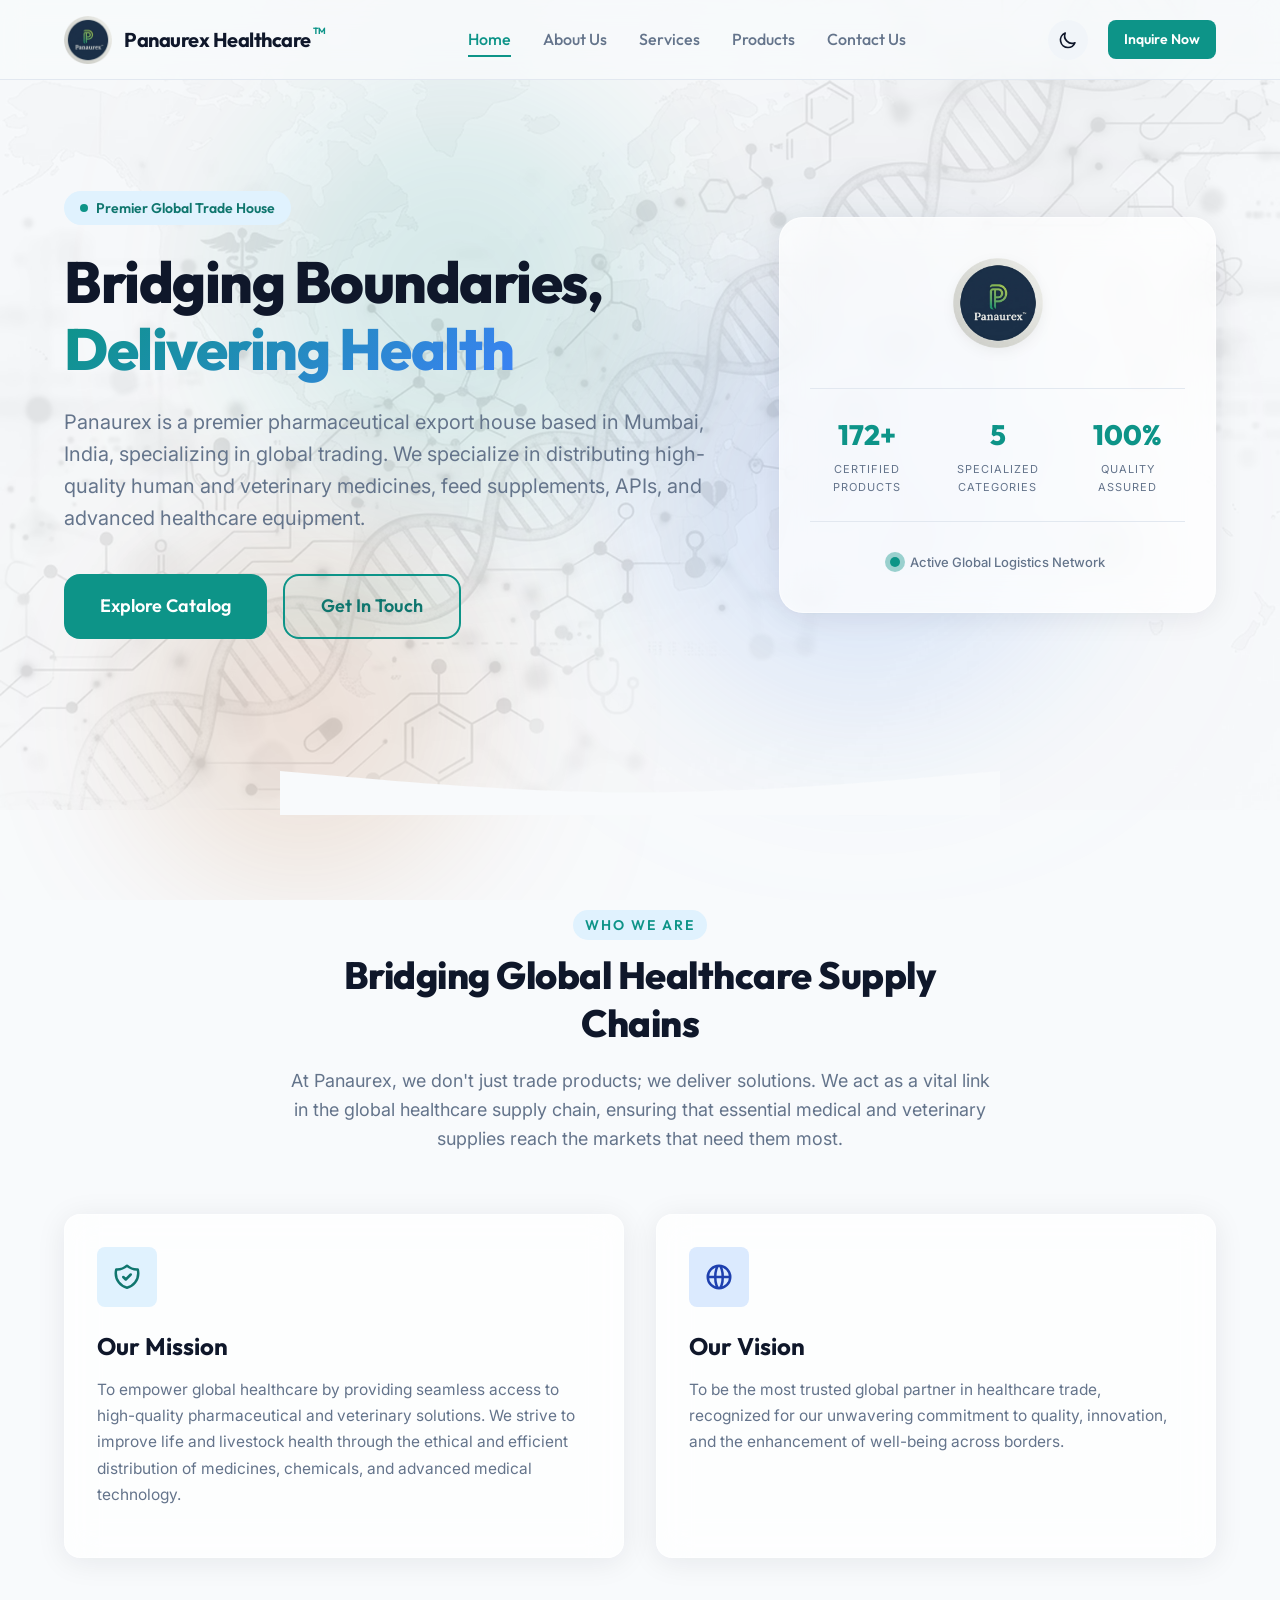
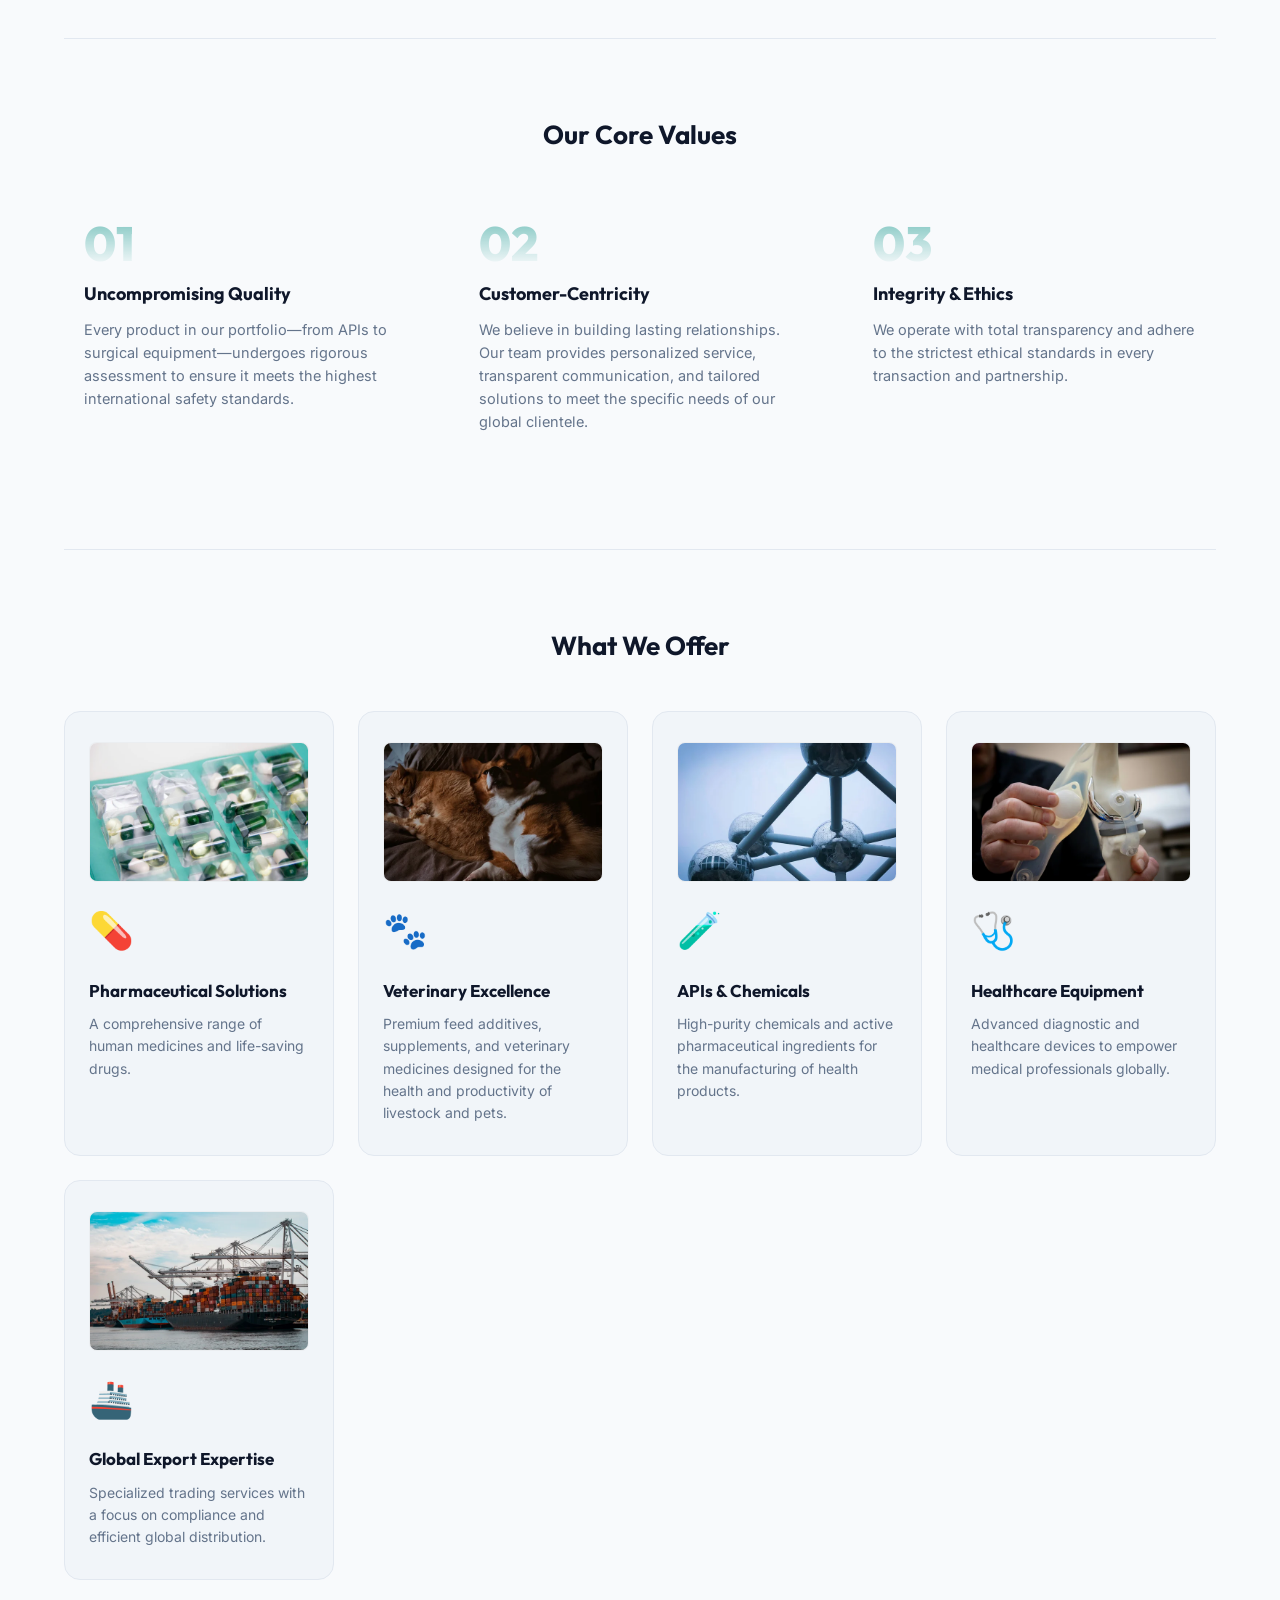
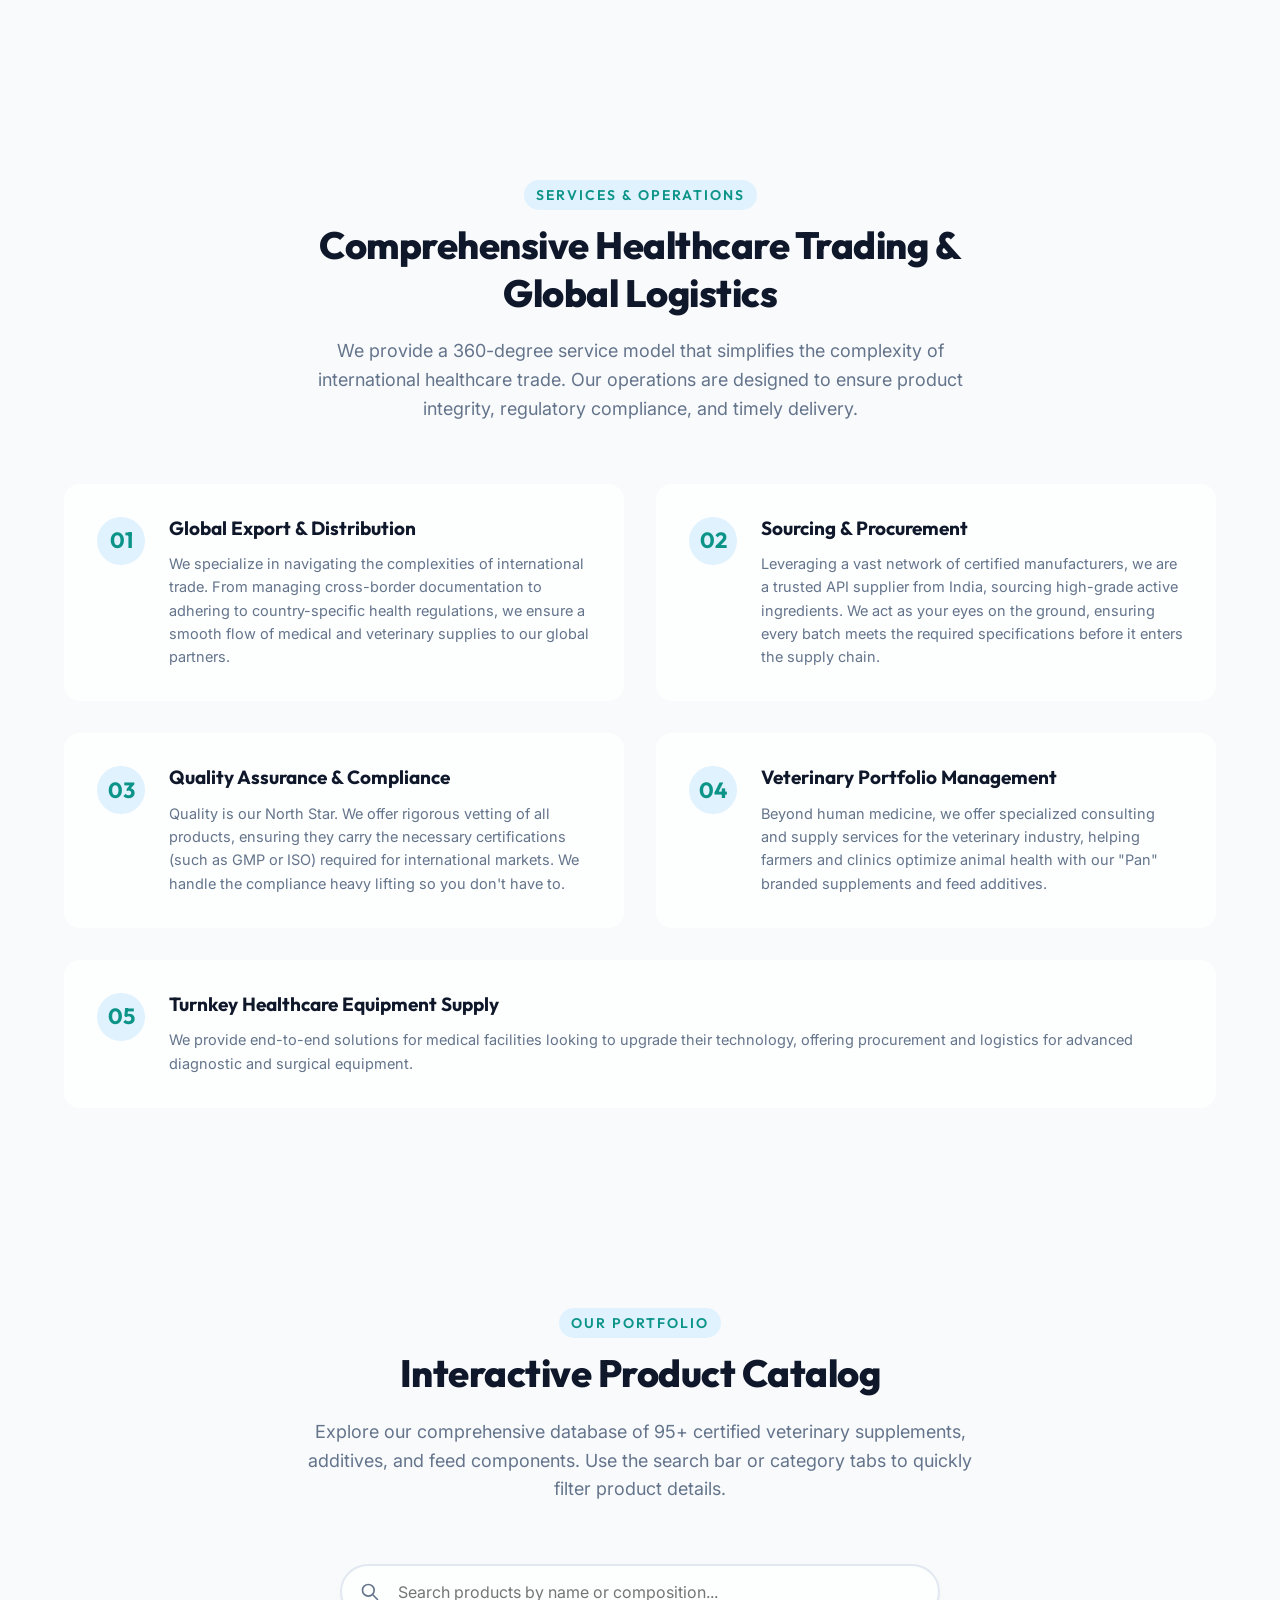
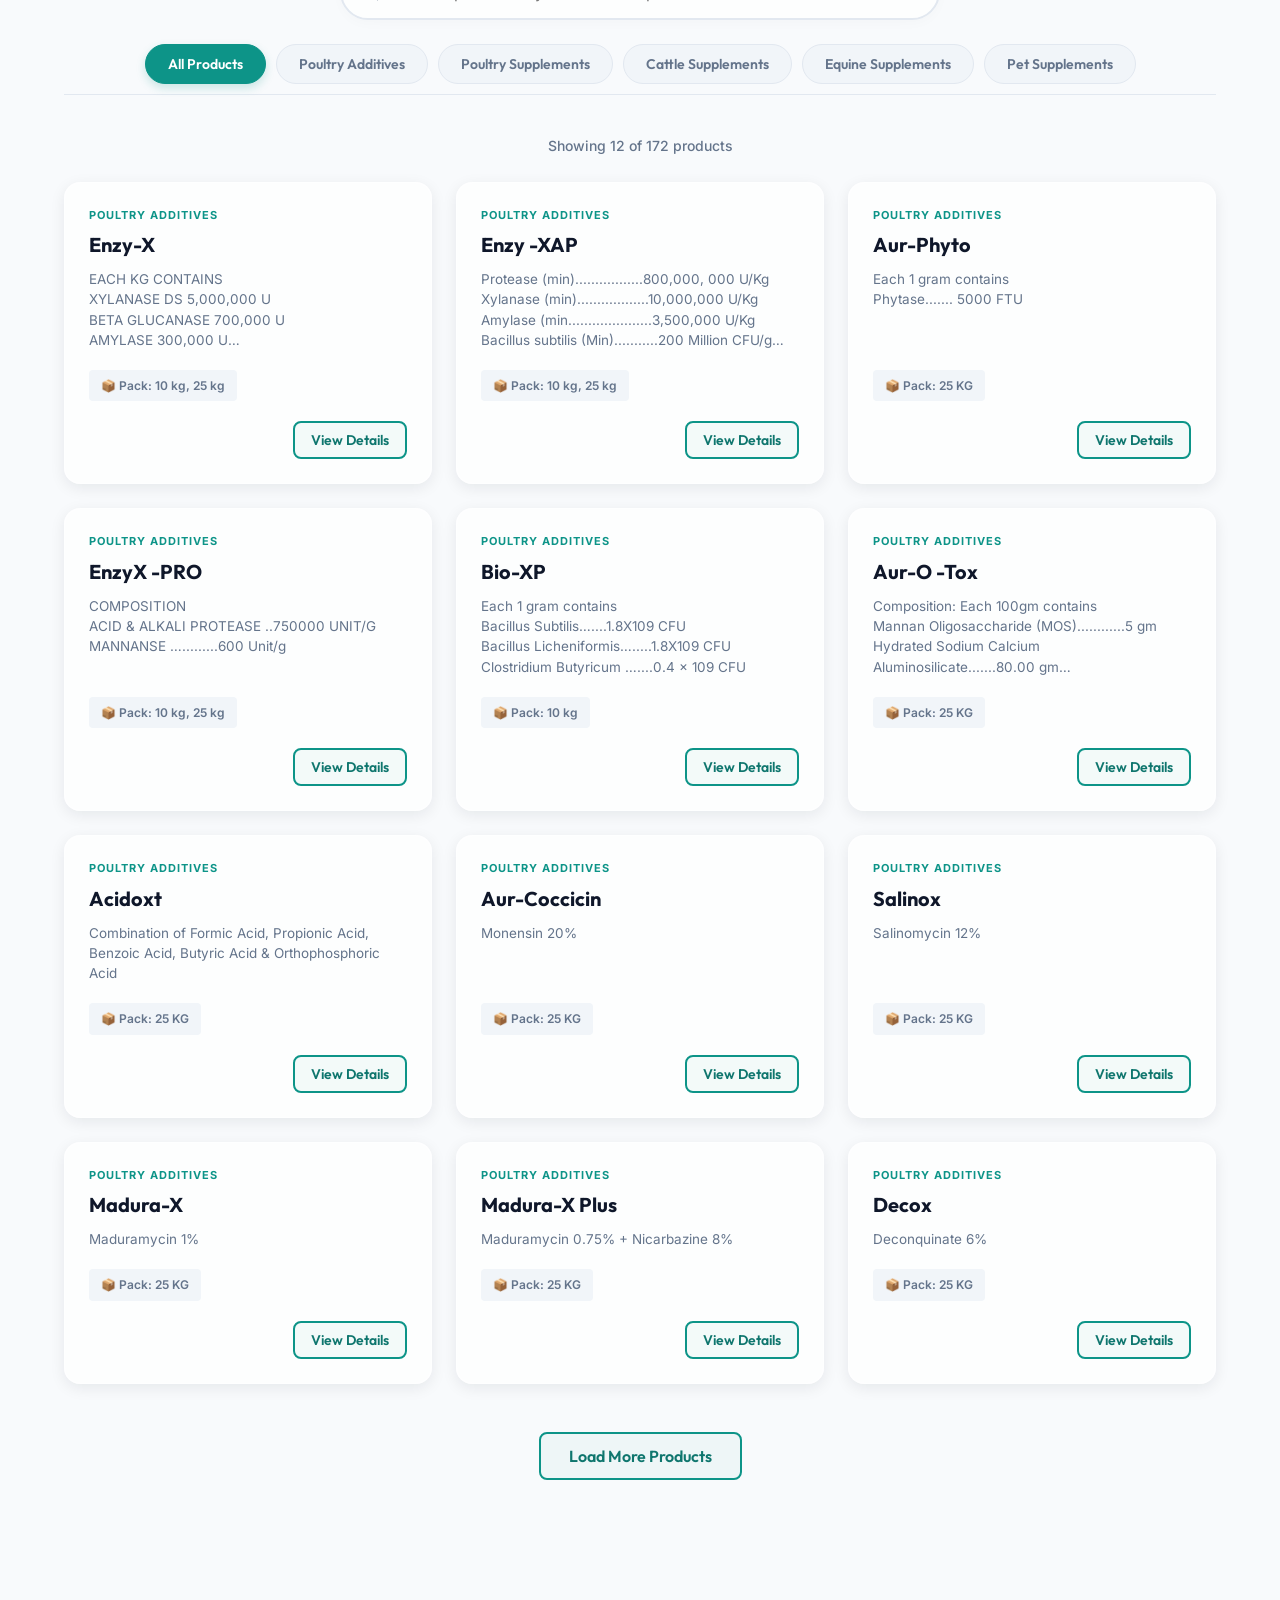
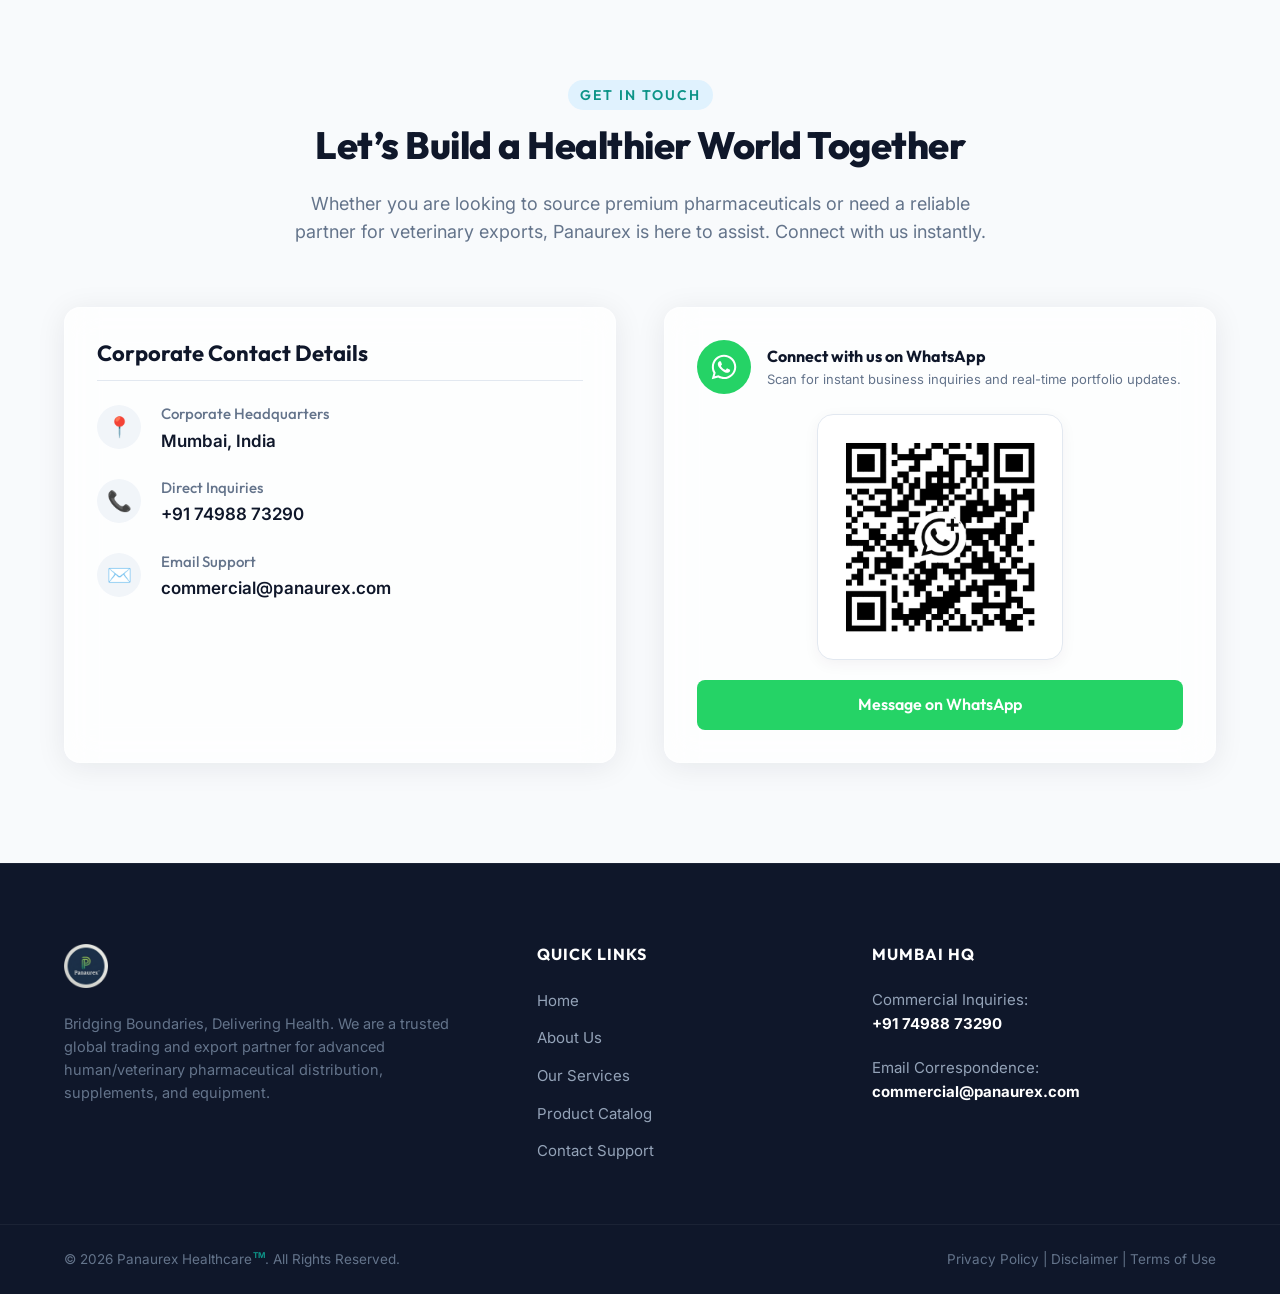
==== index.html @ a813efed "Fix: Add inline mobile header overrides and cache busters to resolve dynamic viewport shift and cach" ====
<!DOCTYPE html>
<html lang="en">
<head>
    <meta charset="UTF-8">
    <meta name="viewport" content="width=device-width, initial-scale=1.0">
    <meta name="description" content="Panaurex™ is a premier Mumbai-based trading and export house specializing in high-purity APIs, human medicines, and premium veterinary feed supplements globally.">
    <meta name="keywords" content="Panaurex, pharmaceutical trading, veterinary export, feed supplements, active pharmaceutical ingredients, API, healthcare equipment, veterinary medicine">
    <meta name="author" content="Panaurex">
    <title>Panaurex™ | Global Pharmaceutical & Veterinary Export House India</title>
    
    <!-- Favicon (Fallback to high-res logo optimized) -->
    <link rel="icon" type="image/png" href="logo_header.png">
    
    <!-- Google Fonts -->
    <link rel="preconnect" href="https://fonts.googleapis.com">
    <link rel="preconnect" href="https://fonts.gstatic.com" crossorigin>
    <link href="https://fonts.googleapis.com/css2?family=Inter:wght@300;400;500;600;700&family=Outfit:wght@400;500;600;700;800&display=swap" rel="stylesheet">
    
    <!-- Main Stylesheet -->
    <link rel="stylesheet" href="style.css?v=1.0.2">
    
    <!-- Inline Mobile Header Fix (Bypasses external CSS cache and GPU composite layer bugs) -->
    <style>
        @media (max-width: 1023px) {
            :root {
                --header-height: 70px !important;
            }
            .site-header {
                position: fixed !important;
                top: 0 !important;
                left: 0 !important;
                width: 100% !important;
                height: 70px !important;
                transform: none !important;
                will-change: auto !important;
                background-color: var(--color-bg) !important;
                backdrop-filter: none !important;
                -webkit-backdrop-filter: none !important;
            }
            .header-logo, .header-scrolled .header-logo {
                height: 40px !important;
            }
            .logo-text, .header-scrolled .logo-text {
                font-size: 18px !important;
            }
        }
    </style>
</head>
<body class="light-mode">
    <!-- Background Blur Decorative Gradients -->
    <div class="blob-container">
        <div class="blob blob-1"></div>
        <div class="blob blob-2"></div>
        <div class="blob blob-3"></div>
    </div>

    <!-- Navigation Header -->
    <header class="site-header" id="site-header">
        <div class="nav-container">
            <a href="#home" class="logo-link" id="nav-logo-link">
                <picture>
                    <source srcset="logo_header.webp" type="image/webp">
                    <img src="logo_header.png" alt="Panaurex Logo" class="header-logo">
                </picture>
                <span class="logo-text">Panaurex Healthcare<sup>TM</sup></span>
            </a>
            
            <!-- Mobile Menu Toggle Button -->
            <button class="mobile-menu-toggle" id="mobile-menu-toggle" aria-label="Toggle Navigation Menu">
                <span class="bar"></span>
                <span class="bar"></span>
                <span class="bar"></span>
            </button>
            
            <nav class="nav-menu" id="nav-menu">
                <ul class="nav-list">
                    <li class="nav-item"><a href="#home" class="nav-link active" id="link-home">Home</a></li>
                    <li class="nav-item"><a href="#about" class="nav-link" id="link-about">About Us</a></li>
                    <li class="nav-item"><a href="#services" class="nav-link" id="link-services">Services</a></li>
                    <li class="nav-item"><a href="#products" class="nav-link" id="link-products">Products</a></li>
                    <li class="nav-item"><a href="#contact" class="nav-link" id="link-contact">Contact Us</a></li>
                </ul>
            </nav>
            
            <div class="nav-actions">
                <!-- Theme Mode Toggle -->
                <button class="theme-toggle" id="theme-toggle" aria-label="Toggle Dark Mode">
                    <!-- Sun Icon -->
                    <svg class="sun-icon" xmlns="http://www.w3.org/2000/svg" fill="none" viewBox="0 0 24 24" stroke="currentColor">
                        <path stroke-linecap="round" stroke-linejoin="round" stroke-width="2" d="M12 3v1m0 16v1m9-9h-1M4 12H3m15.364-6.364l-.707.707M6.343 17.657l-.707.707m2.828-9.9a5 5 0 117.072 7.072l-.707.707" />
                    </svg>
                    <!-- Moon Icon -->
                    <svg class="moon-icon" xmlns="http://www.w3.org/2000/svg" fill="none" viewBox="0 0 24 24" stroke="currentColor">
                        <path stroke-linecap="round" stroke-linejoin="round" stroke-width="2" d="M20.354 15.354A9 9 0 018.646 3.646 9.003 9.003 0 0012 21a9.003 9.003 0 008.354-5.646z" />
                    </svg>
                </button>
                <a href="#contact" class="btn btn-primary btn-sm header-cta" id="header-inquire-btn">Inquire Now</a>
            </div>
        </div>
    </header>

    <!-- Main Content -->
    <main>
        <!-- Hero Section -->
        <section id="home" class="hero-section">
            <!-- Full-Width Connected Global Pharma Map Background -->
            <picture class="hero-map-bg">
                <source srcset="global_pharma_map.webp" type="image/webp">
                <img src="global_pharma_map.png" alt="Global Pharmaceutical Supply Chain Network" class="hero-map-img">
            </picture>

            <div class="section-container hero-container">
                <div class="hero-content">
                    <div class="hero-badge fade-in-element">
                        <span class="badge-dot"></span> Premier Global Trade House
                    </div>
                    <h1 class="hero-title fade-in-element">
                        Bridging Boundaries,<br><span class="accent-text">Delivering Health</span>
                    </h1>
                    <p class="hero-lead fade-in-element">
                        Panaurex is a premier pharmaceutical export house based in Mumbai, India, specializing in global trading. We specialize in distributing high-quality human and veterinary medicines, feed supplements, APIs, and advanced healthcare equipment.
                    </p>
                    <div class="hero-cta-group fade-in-element">
                        <a href="#products" class="btn btn-primary btn-lg" id="hero-catalog-btn">Explore Catalog</a>
                        <a href="#contact" class="btn btn-outline btn-lg" id="hero-contact-btn">Get In Touch</a>
                    </div>
                </div>
                
                <div class="hero-image-container fade-in-element">
                    <!-- Premium Glass Card Showing Corporate Focus -->
                    <div class="glass-card hero-stats-card">
                        <picture>
                            <source srcset="logo_hero.webp" type="image/webp">
                            <img src="logo_hero.png" alt="Panaurex Corporate Brand" class="hero-brand-logo">
                        </picture>
                        <div class="stats-grid">
                            <div class="stat-item">
                                <span class="stat-num" id="stat-products-count">95+</span>
                                <span class="stat-label">Certified Products</span>
                            </div>
                            <div class="stat-item">
                                <span class="stat-num">5</span>
                                <span class="stat-label">Specialized Categories</span>
                            </div>
                            <div class="stat-item">
                                <span class="stat-num">100%</span>
                                <span class="stat-label">Quality Assured</span>
                            </div>
                        </div>
                        <div class="pulsing-radar">
                            <span class="ping"></span>
                            <span class="ping-text">Active Global Logistics Network</span>
                        </div>
                    </div>
                </div>
            </div>
            
            <div class="hero-wave">
                <svg viewBox="0 0 1440 120" fill="none" xmlns="http://www.w3.org/2000/svg">
                    <path d="M0,32L120,42.7C240,53,480,75,720,74.7C960,75,1200,53,1320,42.7L1440,32L1440,120L1320,120C1200,120,960,120,720,120C480,120,240,120,120,120L0,120Z" fill="var(--color-bg)"></path>
                </svg>
            </div>
        </section>

        <!-- About Us Section -->
        <section id="about" class="about-section scroll-spy-section">
            <div class="section-container">
                <div class="section-header">
                    <span class="section-subtitle">Who We Are</span>
                    <h2 class="section-title">Bridging Global Healthcare Supply Chains</h2>
                    <p class="section-desc">
                        At Panaurex, we don't just trade products; we deliver solutions. We act as a vital link in the global healthcare supply chain, ensuring that essential medical and veterinary supplies reach the markets that need them most.
                    </p>
                </div>
                
                <div class="about-grid">
                    <!-- Mission Card -->
                    <div class="glass-card value-card scroll-animate" id="card-mission">
                        <div class="card-icon-container circle-icon-primary">
                            <!-- Target Icon -->
                            <svg xmlns="http://www.w3.org/2000/svg" fill="none" viewBox="0 0 24 24" stroke="currentColor" class="card-icon">
                                <path stroke-linecap="round" stroke-linejoin="round" stroke-width="2" d="M9 12l2 2 4-4m5.618-4.016A11.955 11.955 0 0112 2.944a11.955 11.955 0 01-8.618 3.04A12.02 12.02 0 003 9c0 5.591 3.824 10.29 9 11.622 5.176-1.332 9-6.03 9-11.622 0-1.042-.133-2.052-.382-3.016z" />
                            </svg>
                        </div>
                        <h3>Our Mission</h3>
                        <p>To empower global healthcare by providing seamless access to high-quality pharmaceutical and veterinary solutions. We strive to improve life and livestock health through the ethical and efficient distribution of medicines, chemicals, and advanced medical technology.</p>
                    </div>

                    <!-- Vision Card -->
                    <div class="glass-card value-card scroll-animate" id="card-vision">
                        <div class="card-icon-container circle-icon-secondary">
                            <!-- Eye/Globe Icon -->
                            <svg xmlns="http://www.w3.org/2000/svg" fill="none" viewBox="0 0 24 24" stroke="currentColor" class="card-icon">
                                <path stroke-linecap="round" stroke-linejoin="round" stroke-width="2" d="M21 12a9 9 0 01-9 9m9-9a9 9 0 00-9-9m9 9H3m9 9a9 9 0 01-9-9m9 9c1.657 0 3-4.03 3-9s-1.343-9-3-9m0 18c-1.657 0-3-4.03-3-9s1.343-9 3-9m-9 9a9 9 0 019-9" />
                            </svg>
                        </div>
                        <h3>Our Vision</h3>
                        <p>To be the most trusted global partner in healthcare trade, recognized for our unwavering commitment to quality, innovation, and the enhancement of well-being across borders.</p>
                    </div>
                </div>

                <!-- Core Values Row -->
                <div class="values-container">
                    <h3 class="values-title">Our Core Values</h3>
                    <div class="values-grid">
                        <div class="value-item scroll-animate">
                            <div class="value-number">01</div>
                            <h4>Uncompromising Quality</h4>
                            <p>Every product in our portfolio—from APIs to surgical equipment—undergoes rigorous assessment to ensure it meets the highest international safety standards.</p>
                        </div>
                        <div class="value-item scroll-animate">
                            <div class="value-number">02</div>
                            <h4>Customer-Centricity</h4>
                            <p>We believe in building lasting relationships. Our team provides personalized service, transparent communication, and tailored solutions to meet the specific needs of our global clientele.</p>
                        </div>
                        <div class="value-item scroll-animate">
                            <div class="value-number">03</div>
                            <h4>Integrity & Ethics</h4>
                            <p>We operate with total transparency and adhere to the strictest ethical standards in every transaction and partnership.</p>
                        </div>
                    </div>
                </div>

                <!-- Divisions / What We Offer -->
                <div class="divisions-container">
                    <h3 class="values-title">What We Offer</h3>
                    <div class="divisions-grid">
                        <div class="division-card scroll-animate">
                            <div class="division-image-wrapper">
                                <picture>
                                    <source srcset="pharma_offer.webp" type="image/webp">
                                    <img src="Pharma 1.jpg" alt="Pharmaceutical Solutions" class="division-image" loading="lazy">
                                </picture>
                            </div>
                            <div class="division-icon">💊</div>
                            <h4>Pharmaceutical Solutions</h4>
                            <p>A comprehensive range of human medicines and life-saving drugs.</p>
                        </div>
                        <div class="division-card scroll-animate">
                            <div class="division-image-wrapper">
                                <picture>
                                    <source srcset="vet_offer.webp" type="image/webp">
                                    <img src="Vet 2.jpg" alt="Veterinary Excellence" class="division-image" loading="lazy">
                                </picture>
                            </div>
                            <div class="division-icon">🐾</div>
                            <h4>Veterinary Excellence</h4>
                            <p>Premium feed additives, supplements, and veterinary medicines designed for the health and productivity of livestock and pets.</p>
                        </div>
                        <div class="division-card scroll-animate">
                            <div class="division-image-wrapper">
                                <picture>
                                    <source srcset="api_offer.webp" type="image/webp">
                                    <img src="1000410788.jpg" alt="APIs & Chemicals" class="division-image" loading="lazy">
                                </picture>
                            </div>
                            <div class="division-icon">🧪</div>
                            <h4>APIs & Chemicals</h4>
                            <p>High-purity chemicals and active pharmaceutical ingredients for the manufacturing of health products.</p>
                        </div>
                        <div class="division-card scroll-animate">
                            <div class="division-image-wrapper">
                                <picture>
                                    <source srcset="equip_offer.webp" type="image/webp">
                                    <img src="Equip 1.jpg" alt="Healthcare Equipment" class="division-image" loading="lazy">
                                </picture>
                            </div>
                            <div class="division-icon">🩺</div>
                            <h4>Healthcare Equipment</h4>
                            <p>Advanced diagnostic and healthcare devices to empower medical professionals globally.</p>
                        </div>
                        <div class="division-card scroll-animate">
                            <div class="division-image-wrapper">
                                <picture>
                                    <source srcset="export_offer.webp" type="image/webp">
                                    <img src="Export 1.jpg" alt="Global Export Expertise" class="division-image" loading="lazy">
                                </picture>
                            </div>
                            <div class="division-icon">🚢</div>
                            <h4>Global Export Expertise</h4>
                            <p>Specialized trading services with a focus on compliance and efficient global distribution.</p>
                        </div>
                    </div>
                </div>
            </div>
        </section>

        <!-- Services Section -->
        <section id="services" class="services-section scroll-spy-section">
            <div class="section-container">
                <div class="section-header">
                    <span class="section-subtitle">Services & Operations</span>
                    <h2 class="section-title">Comprehensive Healthcare Trading & Global Logistics</h2>
                    <p class="section-desc">
                        We provide a 360-degree service model that simplifies the complexity of international healthcare trade. Our operations are designed to ensure product integrity, regulatory compliance, and timely delivery.
                    </p>
                </div>
                
                <div class="services-list-grid">
                    <div class="service-list-card scroll-animate">
                        <span class="service-idx">01</span>
                        <div class="service-content">
                            <h4>Global Export & Distribution</h4>
                            <p>We specialize in navigating the complexities of international trade. From managing cross-border documentation to adhering to country-specific health regulations, we ensure a smooth flow of medical and veterinary supplies to our global partners.</p>
                        </div>
                    </div>

                    <div class="service-list-card scroll-animate">
                        <span class="service-idx">02</span>
                        <div class="service-content">
                            <h4>Sourcing & Procurement</h4>
                            <p>Leveraging a vast network of certified manufacturers, we are a trusted API supplier from India, sourcing high-grade active ingredients. We act as your eyes on the ground, ensuring every batch meets the required specifications before it enters the supply chain.</p>
                        </div>
                    </div>

                    <div class="service-list-card scroll-animate">
                        <span class="service-idx">03</span>
                        <div class="service-content">
                            <h4>Quality Assurance & Compliance</h4>
                            <p>Quality is our North Star. We offer rigorous vetting of all products, ensuring they carry the necessary certifications (such as GMP or ISO) required for international markets. We handle the compliance heavy lifting so you don't have to.</p>
                        </div>
                    </div>

                    <div class="service-list-card scroll-animate">
                        <span class="service-idx">04</span>
                        <div class="service-content">
                            <h4>Veterinary Portfolio Management</h4>
                            <p>Beyond human medicine, we offer specialized consulting and supply services for the veterinary industry, helping farmers and clinics optimize animal health with our "Pan" branded supplements and feed additives.</p>
                        </div>
                    </div>

                    <div class="service-list-card scroll-animate">
                        <span class="service-idx">05</span>
                        <div class="service-content">
                            <h4>Turnkey Healthcare Equipment Supply</h4>
                            <p>We provide end-to-end solutions for medical facilities looking to upgrade their technology, offering procurement and logistics for advanced diagnostic and surgical equipment.</p>
                        </div>
                    </div>
                </div>
            </div>
        </section>

        <!-- Product Catalog Section -->
        <section id="products" class="products-section scroll-spy-section">
            <div class="section-container">
                <div class="section-header">
                    <span class="section-subtitle">Our Portfolio</span>
                    <h2 class="section-title">Interactive Product Catalog</h2>
                    <p class="section-desc">
                        Explore our comprehensive database of 95+ certified veterinary supplements, additives, and feed components. Use the search bar or category tabs to quickly filter product details.
                    </p>
                </div>
                
                <!-- Search and Filtering UI -->
                <div class="catalog-controls-container">
                    <div class="search-box-container">
                        <div class="search-input-wrapper">
                            <svg class="search-icon" xmlns="http://www.w3.org/2000/svg" fill="none" viewBox="0 0 24 24" stroke="currentColor">
                                <path stroke-linecap="round" stroke-linejoin="round" stroke-width="2" d="M21 21l-6-6m2-5a7 7 0 11-14 0 7 7 0 0114 0z" />
                            </svg>
                            <input type="text" id="catalog-search" placeholder="Search products by name or composition..." aria-label="Search products">
                            <button id="search-clear-btn" aria-label="Clear search" class="search-clear-btn">&times;</button>
                        </div>
                    </div>
                    
                    <div class="category-tabs-container" id="category-tabs-container">
                        <button class="tab-btn active" data-category="all" id="tab-all">All Products</button>
                        <button class="tab-btn" data-category="Poultry Additives" id="tab-poultry-additives">Poultry Additives</button>
                        <button class="tab-btn" data-category="Poultry Supplements" id="tab-poultry-supplements">Poultry Supplements</button>
                        <button class="tab-btn" data-category="Cattle Supplements" id="tab-cattle-supplements">Cattle Supplements</button>
                        <button class="tab-btn" data-category="Equine Supplements" id="tab-equine-supplements">Equine Supplements</button>
                        <button class="tab-btn" data-category="Pet Supplements" id="tab-pet-supplements">Pet Supplements</button>
                    </div>
                </div>
                
                <!-- Dynamic Product Grid -->
                <div class="products-status-info" id="products-status-info">
                    Showing <span id="count-current">0</span> of <span id="count-total">0</span> products
                </div>
                
                <div class="products-grid" id="products-grid">
                    <!-- JavaScript will dynamically render cards here -->
                    <div class="catalog-loading">Loading catalog...</div>
                </div>
                
                <!-- Pagination / Load More -->
                <div class="catalog-actions-container" id="catalog-actions-container">
                    <button class="btn btn-outline" id="load-more-btn">Load More Products</button>
                </div>
            </div>
        </section>

        <!-- Contact Us Section -->
        <section id="contact" class="contact-section scroll-spy-section">
            <div class="section-container">
                <div class="section-header">
                    <span class="section-subtitle">Get In Touch</span>
                    <h2 class="section-title">Let’s Build a Healthier World Together</h2>
                    <p class="section-desc">
                        Whether you are looking to source premium pharmaceuticals or need a reliable partner for veterinary exports, Panaurex is here to assist. Connect with us instantly.
                    </p>
                </div>
                
                <div class="contact-grid">
                    <!-- Corporate Details -->
                    <div class="glass-card contact-details-card scroll-animate">
                        <h3>Corporate Contact Details</h3>
                        
                        <div class="contact-method">
                            <div class="contact-icon-box">📍</div>
                            <div>
                                <h5>Corporate Headquarters</h5>
                                <p>Mumbai, India</p>
                            </div>
                        </div>
                        
                        <div class="contact-method">
                            <div class="contact-icon-box">📞</div>
                            <div>
                                <h5>Direct Inquiries</h5>
                                <a href="tel:+917498873290" class="contact-link">+91 74988 73290</a>
                            </div>
                        </div>
                        
                        <div class="contact-method">
                            <div class="contact-icon-box">✉️</div>
                            <div>
                                <h5>Email Support</h5>
                                <a href="mailto:commercial@panaurex.com" class="contact-link">commercial@panaurex.com</a>
                            </div>
                        </div>
                    </div>
                    
                    <!-- WhatsApp Card -->
                    <div class="glass-card qr-card scroll-animate">
                        <div class="qr-header">
                            <div class="whatsapp-logo" aria-hidden="true">
                                <svg xmlns="http://www.w3.org/2000/svg" viewBox="0 0 448 512">
                                    <path d="M380.9 97.1C339 55.1 283.2 32 223.9 32c-122.4 0-222 99.6-222 222 0 39.1 10.2 77.3 29.6 111L0 480l117.7-30.9c32.4 17.7 68.9 27 106.1 27h.1c122.3 0 224.1-99.6 224.1-222 0-59.3-25.2-115-67.1-157zm-157 341.6c-33.2 0-65.7-8.9-94-25.7l-6.7-4-69.8 18.3L72 359.2l-4.4-7c-18.5-29.4-28.2-63.3-28.2-98.2 0-101.7 82.8-184.5 184.6-184.5 49.3 0 95.6 19.2 130.4 54.1 34.8 34.9 56.2 81.2 56.1 130.5 0 101.8-84.9 184.6-186.6 184.6zm101.2-138.2c-5.5-2.8-32.8-16.2-37.9-18-5.1-1.9-8.8-2.8-12.5 2.8-3.7 5.6-14.3 18-17.6 21.8-3.2 3.7-6.5 4.2-12 1.4-32.6-16.3-54-29.1-75.5-66-5.7-9.8 5.7-9.1 16.3-30.3 1.8-3.7 .9-6.9-.5-9.7-1.4-2.8-12.5-30.1-17.1-41.2-4.5-10.8-9.1-9.3-12.5-9.5-3.2-.2-6.9-.2-10.6-.2-3.7 0-9.7 1.4-14.8 6.9-5.1 5.6-19.4 19-19.4 46.3 0 27.3 19.9 53.7 22.6 57.4 2.8 3.7 39.1 59.7 94.8 83.8 35.2 15.2 49 16.5 66.6 13.9 10.7-1.6 32.8-13.4 37.4-26.4 4.6-13 4.6-24.1 3.2-26.4-1.3-2.5-5-3.9-10.5-6.6z"/>
                                </svg>
                            </div>
                            <div>
                                <h4>Connect with us on WhatsApp</h4>
                                <p class="qr-text">Scan for instant business inquiries and real-time portfolio updates.</p>
                            </div>
                        </div>
                        
                        <div class="qr-image-wrapper">
                            <picture>
                                <source srcset="qr_code_web.webp" type="image/webp">
                                <img src="qr_code_web.png" alt="WhatsApp QR Code" class="qr-code-img">
                            </picture>
                        </div>
                        
                        <a href="https://wa.me/917498873290?text=Hello%20Panaurex%20Commercial%20team,%20I%20have%20an%20inquiry%20regarding%20your%20products." 
                           target="_blank" rel="noopener" class="btn btn-whatsapp w-full" id="whatsapp-direct-btn">
                            <span>Message on WhatsApp</span>
                        </a>
                    </div>
                </div>
            </div>
        </section>
    </main>

    <!-- Product Detail Modal Overlay -->
    <div class="modal-overlay" id="product-modal-overlay">
        <div class="modal-card" role="dialog" aria-modal="true" aria-labelledby="modal-product-name">
            <button class="modal-close-btn" id="modal-close-btn" aria-label="Close modal">&times;</button>
            <div class="modal-header">
                <span class="modal-category-badge" id="modal-product-category">Poultry Additives</span>
                <h3 class="modal-product-title" id="modal-product-name">Enzy-X</h3>
            </div>
            <div class="modal-body">
                <div class="modal-section">
                    <h4>Composition & Active Ingredients</h4>
                    <div class="composition-block" id="modal-product-composition">
                        <!-- Populated dynamically -->
                    </div>
                </div>
                
                <div class="modal-section modal-packing-section">
                    <h4>Available Packaging</h4>
                    <p id="modal-product-packing">10 kg, 25 kg</p>
                </div>
            </div>
            <div class="modal-footer">
                <button class="btn btn-outline" id="modal-back-btn">Back to Catalog</button>
                <a href="" target="_blank" rel="noopener" class="btn btn-whatsapp" id="modal-whatsapp-btn">Inquire via WhatsApp</a>
                <a href="" class="btn btn-primary" id="modal-email-btn">Inquire via Email</a>
            </div>
        </div>
    </div>

    <!-- Scroll to Top Button -->
    <button class="scroll-to-top" id="scroll-to-top-btn" aria-label="Scroll to top">&#9650;</button>

    <!-- Footer -->
    <footer class="site-footer">
        <div class="section-container footer-container">
            <div class="footer-brand-col">
                <picture>
                    <source srcset="logo_header.webp" type="image/webp">
                    <img src="logo_header.png" alt="Panaurex Logo" class="footer-logo">
                </picture>
                <p class="footer-text">
                    Bridging Boundaries, Delivering Health. We are a trusted global trading and export partner for advanced human/veterinary pharmaceutical distribution, supplements, and equipment.
                </p>
            </div>
            
            <div class="footer-links-col">
                <h4>Quick Links</h4>
                <ul class="footer-links-list">
                    <li><a href="#home">Home</a></li>
                    <li><a href="#about">About Us</a></li>
                    <li><a href="#services">Our Services</a></li>
                    <li><a href="#products">Product Catalog</a></li>
                    <li><a href="#contact">Contact Support</a></li>
                </ul>
            </div>
            
            <div class="footer-contact-col">
                <h4>Mumbai HQ</h4>
                <p>Commercial Inquiries:<br><strong>+91 74988 73290</strong></p>
                <p>Email Correspondence:<br><strong>commercial@panaurex.com</strong></p>
            </div>
        </div>
        
        <div class="footer-bottom">
            <div class="section-container footer-bottom-container">
                <p class="copyright">&copy; 2026 Panaurex Healthcare<sup>TM</sup>. All Rights Reserved.</p>
                <p class="terms"><a href="privacy.html">Privacy Policy</a> | <a href="disclaimer.html">Disclaimer</a> | <a href="terms.html">Terms of Use</a></p>
            </div>
        </div>
    </footer>

    <!-- Products Database and Main Logic Scripts -->
    <script src="products_data.js"></script>
    <script src="app.js"></script>
</body>
</html>
---- style.css ----
/* ==========================================================================
   PANAUREX DESIGN SYSTEM & STYLESHEET
   Aesthetics: Premium, Modern Health Tech, Responsive, Glassmorphism
   ========================================================================== */

/* 1. Design Tokens & Root Variables */
:root {
    /* Fonts */
    --font-heading: 'Outfit', -apple-system, BlinkMacSystemFont, "Segoe UI", Roboto, sans-serif;
    --font-body: 'Inter', -apple-system, BlinkMacSystemFont, "Segoe UI", Roboto, sans-serif;

    /* Light Mode Color Palette (Teal & Premium Navy) */
    --color-primary: #0d9488;         /* Teal */
    --color-primary-dark: #0f766e;    /* Dark Teal */
    --color-primary-light: #e0f2fe;   /* Light Teal tint */
    --color-secondary: #0f172a;       /* Slate Navy */
    --color-accent: #b45309;          /* Amber Gold */
    --color-accent-light: #fef3c7;    /* Light Gold tint */
    
    --color-bg: #f8fafc;              /* Soft White background */
    --color-bg-alt: #f1f5f9;          /* Very light gray background */
    --color-text: #334155;            /* Slate Gray body text */
    --color-text-light: #64748b;      /* Muted text */
    --color-border: #e2e8f0;          /* Thin border gray */
    
    --color-card-bg: rgba(255, 255, 255, 0.75);
    --color-card-border: rgba(255, 255, 255, 0.5);
    --color-shadow: rgba(15, 23, 42, 0.08);
    --color-shadow-hover: rgba(15, 23, 42, 0.15);
    --color-modal-bg: rgba(255, 255, 255, 0.95);
    
    /* Layout Variables */
    --header-height: 80px;
    --border-radius-sm: 8px;
    --border-radius-md: 16px;
    --border-radius-lg: 24px;
    --transition-fast: 0.2s ease;
    --transition-normal: 0.3s cubic-bezier(0.4, 0, 0.2, 1);
    --transition-slow: 0.6s cubic-bezier(0.16, 1, 0.3, 1);
}

/* Dark Mode Overrides */
body.dark-mode {
    --color-bg: #0b0f19;              /* Deep Midnight Blue */
    --color-bg-alt: #111827;          /* Dark Charcoal */
    --color-primary: #2dd4bf;         /* Luminous Cyan-Teal */
    --color-primary-dark: #0d9488;
    --color-primary-light: #134e4a;
    --color-secondary: #f1f5f9;       /* White / Ice text */
    --color-accent: #fbbf24;          /* Bright Luminous Gold */
    --color-accent-light: #78350f;
    
    --color-text: #cbd5e1;            /* Light gray text */
    --color-text-light: #94a3b8;      /* Muted gray text */
    --color-border: #1e293b;          /* Slate border dark */
    
    --color-card-bg: rgba(15, 23, 42, 0.6);
    --color-card-border: rgba(255, 255, 255, 0.08);
    --color-shadow: rgba(0, 0, 0, 0.3);
    --color-shadow-hover: rgba(0, 0, 0, 0.5);
    --color-modal-bg: rgba(15, 23, 42, 0.98);
}

/* 2. Global Resets & Elements */
* {
    box-sizing: border-box;
    margin: 0;
    padding: 0;
}

html {
    scroll-behavior: smooth;
    scroll-padding-top: var(--header-height);
    overflow-x: clip;
}

body {
    font-family: var(--font-body);
    font-size: 16px;
    line-height: 1.6;
    color: var(--color-text);
    background-color: var(--color-bg);
    transition: background-color var(--transition-normal), color var(--transition-normal);
}

h1, h2, h3, h4, h5, h6 {
    font-family: var(--font-heading);
    color: var(--color-secondary);
    font-weight: 700;
    line-height: 1.25;
    transition: color var(--transition-normal);
}

p {
    margin-bottom: 1rem;
    color: var(--color-text-light);
}

a {
    color: var(--color-primary);
    text-decoration: none;
    transition: color var(--transition-fast);
}

a:hover {
    color: var(--color-primary-dark);
}

img, picture {
    max-width: 100%;
    height: auto;
    display: block;
}

ul {
    list-style: none;
}

button, input, select, textarea {
    font-family: inherit;
    font-size: inherit;
    color: inherit;
}

/* 3. Decorative Blobs (Premium Glow) */
.blob-container {
    position: absolute;
    top: 0;
    left: 0;
    width: 100%;
    height: 100vh;
    overflow: hidden;
    z-index: -1;
    pointer-events: none;
}

.blob {
    position: absolute;
    border-radius: 50%;
    filter: blur(80px);
    opacity: 0.15;
    mix-blend-mode: multiply;
    animation: blob-move 20s infinite alternate;
}

body.dark-mode .blob {
    opacity: 0.08;
    mix-blend-mode: screen;
}

.blob-1 {
    top: 10%;
    left: 20%;
    width: 400px;
    height: 400px;
    background-color: var(--color-primary);
}

.blob-2 {
    top: 30%;
    right: 15%;
    width: 450px;
    height: 450px;
    background-color: #3b82f6; /* Accent blue */
    animation-delay: 4s;
}

.blob-3 {
    top: 60%;
    left: 10%;
    width: 350px;
    height: 350px;
    background-color: var(--color-accent);
    animation-delay: 8s;
}

@keyframes blob-move {
    0% { transform: translate(0, 0) scale(1); }
    50% { transform: translate(40px, -60px) scale(1.1); }
    100% { transform: translate(-30px, 40px) scale(0.9); }
}

/* 4. Layout Containers */
.section-container {
    max-width: 1200px;
    margin: 0 auto;
    padding: 0 24px;
    position: relative;
}

section {
    padding: 100px 0;
}

.section-header {
    max-width: 700px;
    margin: 0 auto 60px auto;
    text-align: center;
}

.section-subtitle {
    display: inline-block;
    font-family: var(--font-heading);
    font-size: 14px;
    font-weight: 600;
    text-transform: uppercase;
    letter-spacing: 2px;
    color: var(--color-primary);
    margin-bottom: 12px;
    padding: 4px 12px;
    background-color: var(--color-primary-light);
    border-radius: 20px;
    transition: background-color var(--transition-normal);
}

body.dark-mode .section-subtitle {
    color: var(--color-primary);
    background-color: var(--color-primary-light);
}

.section-title {
    font-size: 38px;
    font-weight: 800;
    margin-bottom: 20px;
    letter-spacing: -0.5px;
}

.section-desc {
    font-size: 18px;
    color: var(--color-text-light);
}

/* 5. Glassmorphism Card System */
.glass-card {
    background: var(--color-card-bg);
    border: 1px solid var(--color-card-border);
    backdrop-filter: blur(16px);
    -webkit-backdrop-filter: blur(16px);
    border-radius: var(--border-radius-md);
    box-shadow: 0 4px 30px var(--color-shadow);
    padding: 32px;
    transition: transform var(--transition-normal), box-shadow var(--transition-normal), background-color var(--transition-normal), border-color var(--transition-normal);
}

.glass-card:hover {
    transform: translateY(-6px);
    box-shadow: 0 20px 40px var(--color-shadow-hover);
}

/* 6. Button Styles */
.btn {
    display: inline-flex;
    align-items: center;
    justify-content: center;
    font-family: var(--font-heading);
    font-weight: 600;
    border-radius: var(--border-radius-sm);
    padding: 12px 28px;
    cursor: pointer;
    border: none;
    transition: all var(--transition-fast);
    gap: 8px;
}

.btn-lg {
    padding: 16px 36px;
    font-size: 18px;
    border-radius: var(--border-radius-md);
}

.btn-sm {
    padding: 8px 16px;
    font-size: 14px;
}

.btn-primary {
    background-color: var(--color-primary);
    color: white !important;
}

.btn-primary:hover {
    background-color: var(--color-primary-dark);
    transform: translateY(-2px);
    box-shadow: 0 10px 20px rgba(13, 148, 136, 0.2);
}

.btn-outline {
    background-color: rgba(13, 148, 136, 0.04);
    color: var(--color-primary-dark) !important;
    border: 2px solid var(--color-primary);
}

body.dark-mode .btn-outline {
    background-color: rgba(45, 212, 191, 0.04);
    color: var(--color-primary) !important;
    border: 2px solid var(--color-primary);
}

.btn-outline:hover {
    background-color: var(--color-primary);
    color: white !important;
    border-color: var(--color-primary);
    transform: translateY(-2px);
    box-shadow: 0 10px 20px rgba(13, 148, 136, 0.15);
}

body.dark-mode .btn-outline:hover {
    background-color: var(--color-primary);
    color: #0b0f19 !important; /* Match --color-bg deep midnight blue */
    border-color: var(--color-primary);
    box-shadow: 0 10px 20px rgba(45, 212, 191, 0.25);
}

.btn-whatsapp {
    background-color: #25d366;
    color: white !important;
}

.btn-whatsapp:hover {
    background-color: #128c7e;
    transform: translateY(-2px);
    box-shadow: 0 10px 20px rgba(37, 211, 102, 0.2);
}

.w-full {
    width: 100%;
}

/* 7. Header & Navigation */
.site-header {
    position: fixed;
    top: 0;
    left: 0;
    width: 100%;
    height: var(--header-height);
    background-color: rgba(248, 250, 252, 0.8);
    backdrop-filter: blur(12px);
    -webkit-backdrop-filter: blur(12px);
    border-bottom: 1px solid var(--color-border);
    z-index: 1000;
    transition: background-color var(--transition-normal), border-color var(--transition-normal), transform var(--transition-normal);
}

body.dark-mode .site-header {
    background-color: rgba(11, 15, 25, 0.8);
}

.site-header.header-scrolled {
    height: 70px;
    box-shadow: 0 4px 20px rgba(0, 0, 0, 0.05);
}

.nav-container {
    max-width: 1200px;
    height: 100%;
    margin: 0 auto;
    padding: 0 24px;
    display: flex;
    align-items: center;
    justify-content: space-between;
}

.logo-link {
    display: flex;
    align-items: center;
    text-decoration: none;
}

.logo-text {
    font-family: var(--font-heading);
    font-size: 20px;
    font-weight: 700;
    color: var(--color-secondary);
    margin-left: 12px;
    letter-spacing: -0.5px;
    white-space: nowrap;
    display: inline-flex;
    align-items: flex-start;
    transition: font-size var(--transition-normal);
}

.logo-text sup {
    font-size: 9px;
    font-weight: 700;
    color: var(--color-primary);
    margin-left: 2px;
    top: -0.1em;
}

.header-logo {
    height: 48px;
    width: auto;
    transition: height var(--transition-normal);
}

.header-scrolled .header-logo {
    height: 40px;
}

.header-scrolled .logo-text {
    font-size: 18px;
}

.nav-menu {
    display: flex;
    align-items: center;
}

.nav-list {
    display: flex;
    gap: 32px;
}

.nav-link {
    font-family: var(--font-heading);
    font-weight: 500;
    color: var(--color-text-light);
    font-size: 16px;
    position: relative;
    padding: 8px 0;
}

.nav-link:hover, .nav-link.active {
    color: var(--color-primary);
}

.nav-link::after {
    content: '';
    position: absolute;
    bottom: 0;
    left: 0;
    width: 0;
    height: 2px;
    background-color: var(--color-primary);
    transition: width var(--transition-fast);
}

.nav-link:hover::after, .nav-link.active::after {
    width: 100%;
}

.nav-actions {
    display: flex;
    align-items: center;
    gap: 20px;
}

/* Theme Toggle Button */
.theme-toggle {
    background: none;
    border: none;
    cursor: pointer;
    color: var(--color-secondary);
    padding: 8px;
    border-radius: 50%;
    background-color: var(--color-bg-alt);
    width: 40px;
    height: 40px;
    display: flex;
    align-items: center;
    justify-content: center;
    transition: background-color var(--transition-fast), color var(--transition-fast);
}

.theme-toggle:hover {
    background-color: var(--color-border);
}

.theme-toggle svg {
    width: 20px;
    height: 20px;
}

.sun-icon {
    display: none;
}

.moon-icon {
    display: block;
}

body.dark-mode .sun-icon {
    display: block;
}

body.dark-mode .moon-icon {
    display: none;
}

/* Mobile Menu Toggle Button */
.mobile-menu-toggle {
    display: none;
    flex-direction: column;
    justify-content: space-between;
    width: 24px;
    height: 18px;
    background: transparent;
    border: none;
    cursor: pointer;
    z-index: 1001;
}

.mobile-menu-toggle .bar {
    width: 100%;
    height: 2px;
    background-color: var(--color-secondary);
    border-radius: 2px;
    transition: all var(--transition-fast);
}

/* 8. Hero Section */
.hero-section {
    padding-top: calc(var(--header-height) + 60px);
    padding-bottom: 120px;
    min-height: 90vh;
    display: flex;
    align-items: center;
    position: relative;
}

.hero-container {
    display: grid;
    grid-template-columns: 1.2fr 0.8fr;
    gap: 60px;
    align-items: center;
    position: relative;
    z-index: 2;
}

.hero-content {
    display: flex;
    flex-direction: column;
    align-items: flex-start;
}

.hero-badge {
    display: inline-flex;
    align-items: center;
    gap: 8px;
    background-color: var(--color-primary-light);
    color: var(--color-primary-dark);
    font-family: var(--font-heading);
    font-weight: 600;
    font-size: 14px;
    padding: 6px 16px;
    border-radius: 30px;
    margin-bottom: 24px;
}

body.dark-mode .hero-badge {
    background-color: rgba(13, 148, 136, 0.2);
    color: var(--color-primary);
}

.badge-dot {
    width: 8px;
    height: 8px;
    border-radius: 50%;
    background-color: var(--color-primary);
    animation: pulse 1.5s infinite;
}

@keyframes pulse {
    0% { transform: scale(0.9); opacity: 0.6; }
    50% { transform: scale(1.2); opacity: 1; }
    100% { transform: scale(0.9); opacity: 0.6; }
}

.hero-title {
    font-size: 58px;
    font-weight: 800;
    line-height: 1.15;
    letter-spacing: -1.5px;
    margin-bottom: 24px;
}

.hero-title .accent-text {
    color: var(--color-primary);
    background: linear-gradient(135deg, var(--color-primary), #3b82f6);
    -webkit-background-clip: text;
    -webkit-text-fill-color: transparent;
}

.hero-lead {
    font-size: 20px;
    margin-bottom: 40px;
    line-height: 1.6;
}

.hero-cta-group {
    display: flex;
    gap: 16px;
    flex-wrap: wrap;
}

.hero-image-container {
    display: flex;
    justify-content: center;
    position: relative;
}

.hero-map-bg {
    position: absolute;
    top: 0;
    left: 0;
    width: 100%;
    height: 100%;
    z-index: 1;
    pointer-events: none;
    display: block;
    overflow: hidden;
}

.hero-map-img {
    width: 100%;
    height: 100%;
    object-fit: cover;
    object-position: center;
    display: block;
    opacity: 0.12;
    filter: invert(1) grayscale(1) contrast(1.1) brightness(0.98);
    mix-blend-mode: multiply;
    transition: opacity var(--transition-normal), filter var(--transition-normal);
}

body.dark-mode .hero-map-img {
    opacity: 0.18;
    filter: none;
    mix-blend-mode: screen;
}

.hero-stats-card {
    width: 100%;
    max-width: 440px;
    display: flex;
    flex-direction: column;
    align-items: center;
    padding: 40px 30px;
    position: relative;
    border-radius: var(--border-radius-lg);
    z-index: 2;
}

.hero-brand-logo {
    max-height: 90px;
    width: auto;
    margin-bottom: 40px;
    filter: drop-shadow(0 4px 6px rgba(0, 0, 0, 0.05));
}

body.dark-mode .hero-brand-logo {
    filter: drop-shadow(0 4px 10px rgba(255, 255, 255, 0.03));
}

.stats-grid {
    display: grid;
    grid-template-columns: repeat(3, 1fr);
    width: 100%;
    gap: 16px;
    margin-bottom: 30px;
    border-top: 1px solid var(--color-border);
    border-bottom: 1px solid var(--color-border);
    padding: 24px 0;
}

.stat-item {
    display: flex;
    flex-direction: column;
    align-items: center;
    text-align: center;
}

.stat-num {
    font-family: var(--font-heading);
    font-size: 28px;
    font-weight: 800;
    color: var(--color-primary);
}

.stat-label {
    font-size: 11px;
    text-transform: uppercase;
    letter-spacing: 1px;
    color: var(--color-text-light);
    margin-top: 4px;
}

.pulsing-radar {
    display: inline-flex;
    align-items: center;
    gap: 10px;
    font-size: 13px;
    color: var(--color-text-light);
    font-weight: 500;
}

.pulsing-radar .ping {
    position: relative;
    display: inline-flex;
    border-radius: 50%;
    height: 10px;
    width: 10px;
    background-color: var(--color-primary);
}

.pulsing-radar .ping::after {
    content: '';
    position: absolute;
    left: -5px;
    top: -5px;
    display: inline-flex;
    border-radius: 50%;
    height: 20px;
    width: 20px;
    background-color: var(--color-primary);
    opacity: 0.4;
    animation: ping-pulse 2s cubic-bezier(0, 0, 0.2, 1) infinite;
}

@keyframes ping-pulse {
    0% { transform: scale(1); opacity: 0.4; }
    100% { transform: scale(2.5); opacity: 0; }
}

.hero-wave {
    position: absolute;
    bottom: -5px;
    left: 0;
    width: 100%;
    line-height: 0;
    z-index: 5;
}

.hero-wave svg {
    display: block;
    width: 100%;
    height: 60px;
}

/* 9. About Us Section */
.about-grid {
    display: grid;
    grid-template-columns: repeat(2, 1fr);
    gap: 32px;
    margin-bottom: 60px;
}

.value-card {
    display: flex;
    flex-direction: column;
    align-items: flex-start;
}

.card-icon-container {
    width: 60px;
    height: 60px;
    border-radius: var(--border-radius-sm);
    display: flex;
    align-items: center;
    justify-content: center;
    margin-bottom: 24px;
}

.circle-icon-primary {
    background-color: var(--color-primary-light);
    color: var(--color-primary-dark);
}

.circle-icon-secondary {
    background-color: #dbeafe; /* Blue light */
    color: #1e40af;
}

body.dark-mode .circle-icon-secondary {
    background-color: #1e3a8a;
    color: #93c5fd;
}

.card-icon {
    width: 30px;
    height: 30px;
}

.value-card h3 {
    font-size: 24px;
    margin-bottom: 16px;
}

.value-card p {
    font-size: 15.5px;
    line-height: 1.7;
}

/* Core Values List */
.values-container {
    margin-top: 80px;
    border-top: 1px solid var(--color-border);
    padding-top: 80px;
}

.values-title {
    font-size: 26px;
    text-align: center;
    margin-bottom: 48px;
}

.values-grid {
    display: grid;
    grid-template-columns: repeat(3, 1fr);
    gap: 32px;
}

.value-item {
    display: flex;
    flex-direction: column;
    align-items: flex-start;
    padding: 20px;
}

.value-number {
    font-family: var(--font-heading);
    font-size: 48px;
    font-weight: 800;
    color: var(--color-primary-light);
    line-height: 1;
    margin-bottom: 16px;
    background: linear-gradient(180deg, var(--color-primary), transparent);
    -webkit-background-clip: text;
    -webkit-text-fill-color: transparent;
    opacity: 0.5;
}

.value-item h4 {
    font-size: 18px;
    margin-bottom: 12px;
}

.value-item p {
    font-size: 14.5px;
    line-height: 1.6;
}

/* What We Offer / Divisions */
.divisions-container {
    margin-top: 80px;
    border-top: 1px solid var(--color-border);
    padding-top: 80px;
}

.divisions-grid {
    display: grid;
    grid-template-columns: repeat(auto-fit, minmax(220px, 1fr));
    gap: 24px;
}

.division-card {
    background-color: var(--color-bg-alt);
    padding: 30px 24px;
    border-radius: var(--border-radius-md);
    border: 1px solid var(--color-border);
    transition: all var(--transition-normal);
}

.division-card:hover {
    transform: translateY(-4px);
    box-shadow: 0 10px 20px var(--color-shadow);
    border-color: var(--color-primary);
}

.division-icon {
    font-size: 36px;
    margin-bottom: 20px;
}

.division-card h4 {
    font-size: 17px;
    margin-bottom: 12px;
}

.division-card p {
    font-size: 14px;
    margin-bottom: 0;
}

.division-image-wrapper {
    position: relative;
    width: 100%;
    height: 140px;
    border-radius: var(--border-radius-sm);
    overflow: hidden;
    margin-bottom: 20px;
    border: 1px solid rgba(255, 255, 255, 0.08);
    background-color: var(--color-bg);
    transition: border-color var(--transition-normal);
}

body.light-mode .division-image-wrapper {
    border-color: rgba(15, 23, 42, 0.05);
}

.division-image {
    width: 100%;
    height: 100%;
    object-fit: cover;
    transition: transform var(--transition-normal);
}

.division-card:hover .division-image {
    transform: scale(1.05);
}

/* 10. Services Section */
.services-list-grid {
    display: grid;
    grid-template-columns: repeat(2, 1fr);
    gap: 32px;
}

.service-list-card {
    display: flex;
    background: var(--color-card-bg);
    border: 1px solid var(--color-card-border);
    border-radius: var(--border-radius-md);
    padding: 32px;
    gap: 24px;
    transition: all var(--transition-normal);
}

.service-list-card:hover {
    transform: translateY(-4px);
    box-shadow: 0 15px 30px var(--color-shadow);
    border-color: var(--color-primary);
}

.service-idx {
    font-family: var(--font-heading);
    font-size: 22px;
    font-weight: 700;
    color: var(--color-primary);
    background-color: var(--color-primary-light);
    width: 48px;
    height: 48px;
    border-radius: 50%;
    display: flex;
    align-items: center;
    justify-content: center;
    flex-shrink: 0;
}

.service-content h4 {
    font-size: 19px;
    margin-bottom: 12px;
}

.service-content p {
    font-size: 14.5px;
    line-height: 1.6;
    margin-bottom: 0;
}

/* Odd-sized card layout fix: let the last service span full width on grid */
.services-list-grid .service-list-card:last-child {
    grid-column: span 2;
}

/* 11. Product Catalog Section */
.catalog-controls-container {
    display: flex;
    flex-direction: column;
    gap: 24px;
    margin-bottom: 40px;
}

.search-box-container {
    max-width: 600px;
    width: 100%;
    margin: 0 auto;
}

.search-input-wrapper {
    position: relative;
    display: flex;
    align-items: center;
}

.search-icon {
    position: absolute;
    left: 20px;
    width: 20px;
    height: 20px;
    color: var(--color-text-light);
    pointer-events: none;
}

#catalog-search {
    width: 100%;
    padding: 16px 50px 16px 56px;
    border: 2px solid var(--color-border);
    border-radius: 30px;
    background-color: var(--color-card-bg);
    outline: none;
    font-size: 16px;
    box-shadow: 0 4px 12px rgba(0,0,0,0.02);
    transition: all var(--transition-fast);
}

#catalog-search:focus {
    border-color: var(--color-primary);
    box-shadow: 0 4px 20px rgba(13, 148, 136, 0.15);
}

.search-clear-btn {
    position: absolute;
    right: 20px;
    background: none;
    border: none;
    font-size: 24px;
    color: var(--color-text-light);
    cursor: pointer;
    display: none;
    align-items: center;
    justify-content: center;
}

.search-clear-btn:hover {
    color: var(--color-secondary);
}

/* Category Filter Tabs */
.category-tabs-container {
    display: flex;
    justify-content: center;
    gap: 10px;
    flex-wrap: wrap;
    padding-bottom: 10px;
    border-bottom: 1px solid var(--color-border);
}

.tab-btn {
    background-color: var(--color-bg-alt);
    border: 1px solid var(--color-border);
    border-radius: 30px;
    padding: 10px 22px;
    font-family: var(--font-heading);
    font-weight: 600;
    font-size: 14px;
    cursor: pointer;
    transition: all var(--transition-fast);
    color: var(--color-text-light);
}

.tab-btn:hover {
    background-color: var(--color-border);
    color: var(--color-secondary);
}

.tab-btn.active {
    background-color: var(--color-primary);
    color: white !important;
    border-color: var(--color-primary);
    box-shadow: 0 4px 10px rgba(13, 148, 136, 0.2);
}

/* Status count info */
.products-status-info {
    text-align: center;
    margin-bottom: 24px;
    font-size: 14px;
    color: var(--color-text-light);
    font-weight: 500;
}

/* Product Grid */
.products-grid {
    display: grid;
    grid-template-columns: repeat(auto-fill, minmax(280px, 1fr));
    gap: 24px;
    min-height: 200px;
}

.product-card {
    display: flex;
    flex-direction: column;
    background: var(--color-card-bg);
    border: 1px solid var(--color-card-border);
    border-radius: var(--border-radius-md);
    padding: 24px;
    box-shadow: 0 4px 15px var(--color-shadow);
    transition: all var(--transition-normal);
}

.product-card:hover {
    transform: translateY(-5px);
    box-shadow: 0 15px 30px var(--color-shadow-hover);
    border-color: var(--color-primary);
}

.product-card-category {
    font-size: 11px;
    text-transform: uppercase;
    letter-spacing: 1px;
    color: var(--color-primary);
    font-weight: 700;
    margin-bottom: 8px;
}

.product-card-title {
    font-size: 20px;
    margin-bottom: 12px;
}

.product-card-composition {
    font-size: 13.5px;
    color: var(--color-text-light);
    margin-bottom: 20px;
    line-height: 1.5;
    flex-grow: 1;
    overflow: hidden;
    text-overflow: ellipsis;
    display: -webkit-box;
    -webkit-line-clamp: 4; /* Limit preview lines */
    -webkit-box-orient: vertical;
    white-space: pre-line;
}

.product-card-packing {
    font-size: 12px;
    color: var(--color-text-light);
    background-color: var(--color-bg-alt);
    padding: 6px 12px;
    border-radius: 4px;
    align-self: flex-start;
    margin-bottom: 20px;
    font-weight: 600;
}

.product-card-actions {
    display: flex;
    justify-content: flex-end;
}

.catalog-loading {
    grid-column: 1 / -1;
    text-align: center;
    padding: 60px 0;
    color: var(--color-text-light);
    font-size: 18px;
}

.catalog-no-results {
    grid-column: 1 / -1;
    text-align: center;
    padding: 60px 24px;
}

.no-results-icon {
    font-size: 48px;
    margin-bottom: 16px;
}

.catalog-actions-container {
    display: flex;
    justify-content: center;
    margin-top: 48px;
}

/* 12. Contact Us Section */
.contact-grid {
    display: grid;
    grid-template-columns: 1fr 1fr;
    gap: 48px;
    align-items: stretch;
}

.contact-info-panel {
    display: flex;
    flex-direction: column;
    gap: 24px;
}

.contact-details-card h3, .qr-card h3, .contact-form-card h3 {
    font-size: 22px;
    margin-bottom: 24px;
    border-bottom: 1px solid var(--color-border);
    padding-bottom: 12px;
}

.contact-method {
    display: flex;
    gap: 20px;
    margin-bottom: 24px;
}

.contact-method:last-child {
    margin-bottom: 0;
}

.contact-icon-box {
    width: 44px;
    height: 44px;
    background-color: var(--color-bg-alt);
    border-radius: 50%;
    display: flex;
    align-items: center;
    justify-content: center;
    font-size: 20px;
    flex-shrink: 0;
}

.contact-method h5 {
    font-size: 15px;
    color: var(--color-text-light);
    font-weight: 500;
    margin-bottom: 4px;
}

.contact-method p, .contact-link {
    font-size: 17px;
    color: var(--color-secondary);
    font-weight: 600;
    margin-bottom: 0;
}

/* WhatsApp QR Card */
.qr-card {
    display: flex;
    flex-direction: column;
    align-items: center;
    text-align: center;
}

.qr-header {
    display: flex;
    align-items: center;
    gap: 16px;
    text-align: left;
    width: 100%;
    margin-bottom: 20px;
}

.whatsapp-logo {
    font-size: 36px;
    background-color: #25d366;
    color: white;
    width: 54px;
    height: 54px;
    border-radius: 50%;
    display: flex;
    align-items: center;
    justify-content: center;
    flex-shrink: 0;
}

.whatsapp-logo svg {
    width: 28px;
    height: 28px;
    fill: currentColor;
}

.qr-header h4 {
    font-size: 16px;
    margin-bottom: 4px;
}

.qr-text {
    font-size: 13px;
    margin-bottom: 0;
    line-height: 1.4;
}

.qr-image-wrapper {
    display: flex;
    justify-content: center;
    align-items: center;
    background-color: white;
    padding: 12px;
    border-radius: var(--border-radius-md);
    box-shadow: 0 4px 15px rgba(0,0,0,0.05);
    margin-bottom: 20px;
    border: 1px solid var(--color-border);
}

.qr-code-img {
    width: 220px;
    height: 220px;
    display: block;
}

/* Contact Form */
.contact-form-card {
    position: relative;
    overflow: hidden;
}

.inquiry-form {
    display: flex;
    flex-direction: column;
    gap: 20px;
}

.form-row {
    display: grid;
    grid-template-columns: repeat(2, 1fr);
    gap: 20px;
}

.form-group {
    display: flex;
    flex-direction: column;
    gap: 8px;
}

.form-group label {
    font-size: 14px;
    font-weight: 600;
    color: var(--color-text-light);
}

.form-group label .required {
    color: #ef4444;
}

.form-group input, .form-group select, .form-group textarea {
    padding: 12px 16px;
    border: 2px solid var(--color-border);
    border-radius: var(--border-radius-sm);
    background-color: var(--color-bg);
    outline: none;
    font-size: 15px;
    transition: all var(--transition-fast);
}

.form-group input:focus, .form-group select:focus, .form-group textarea:focus {
    border-color: var(--color-primary);
    background-color: var(--color-card-bg);
    box-shadow: 0 0 0 3px rgba(13, 148, 136, 0.15);
}

/* Form Success State */
.form-success-message {
    display: none;
    flex-direction: column;
    align-items: center;
    text-align: center;
    padding: 40px 10px;
}

.success-icon {
    width: 64px;
    height: 64px;
    border-radius: 50%;
    background-color: #d1fae5;
    color: #065f46;
    font-size: 32px;
    display: flex;
    align-items: center;
    justify-content: center;
    margin-bottom: 24px;
    animation: success-bounce 0.6s cubic-bezier(0.175, 0.885, 0.32, 1.275);
}

@keyframes success-bounce {
    0% { transform: scale(0.3); opacity: 0; }
    50% { transform: scale(1.1); }
    100% { transform: scale(1); opacity: 1; }
}

.form-success-message h4 {
    font-size: 22px;
    margin-bottom: 16px;
}

.form-success-message p {
    font-size: 15px;
    color: var(--color-text-light);
    margin-bottom: 30px;
    max-width: 400px;
}

/* 13. Detail Modal Overlay */
.modal-overlay {
    position: fixed;
    top: 0;
    left: 0;
    width: 100%;
    height: 100%;
    background-color: rgba(15, 23, 42, 0.6);
    backdrop-filter: blur(8px);
    -webkit-backdrop-filter: blur(8px);
    z-index: 2000;
    display: flex;
    align-items: center;
    justify-content: center;
    padding: 24px;
    opacity: 0;
    pointer-events: none;
    transition: opacity var(--transition-normal);
}

.modal-overlay.active {
    opacity: 1;
    pointer-events: auto;
}

.modal-card {
    background-color: var(--color-modal-bg);
    border: 1px solid var(--color-card-border);
    width: 100%;
    max-width: 640px;
    border-radius: var(--border-radius-lg);
    box-shadow: 0 25px 50px -12px rgba(0, 0, 0, 0.25);
    padding: 40px;
    position: relative;
    transform: translateY(30px);
    transition: transform var(--transition-normal);
}

.modal-overlay.active .modal-card {
    transform: translateY(0);
}

.modal-close-btn {
    position: absolute;
    top: 24px;
    right: 24px;
    background: none;
    border: none;
    font-size: 32px;
    cursor: pointer;
    color: var(--color-text-light);
    width: 44px;
    height: 44px;
    display: flex;
    align-items: center;
    justify-content: center;
    border-radius: 50%;
    background-color: var(--color-bg-alt);
    transition: all var(--transition-fast);
}

.modal-close-btn:hover {
    background-color: var(--color-border);
    color: var(--color-secondary);
}

.modal-category-badge {
    display: inline-block;
    font-size: 11px;
    text-transform: uppercase;
    letter-spacing: 1px;
    font-weight: 700;
    color: var(--color-primary);
    margin-bottom: 8px;
}

.modal-product-title {
    font-size: 28px;
    margin-bottom: 24px;
}

.modal-body {
    display: flex;
    flex-direction: column;
    gap: 24px;
    margin-bottom: 32px;
}

.modal-section h4 {
    font-size: 14px;
    text-transform: uppercase;
    letter-spacing: 1px;
    color: var(--color-text-light);
    margin-bottom: 12px;
    border-bottom: 1px solid var(--color-border);
    padding-bottom: 8px;
}

.composition-block {
    background-color: var(--color-bg-alt);
    padding: 18px;
    border-radius: var(--border-radius-sm);
    font-family: var(--font-body);
    font-size: 14.5px;
    line-height: 1.6;
    white-space: pre-wrap; /* Preserve linebreaks */
    border: 1px solid var(--color-border);
    color: var(--color-text);
    max-height: 220px;
    overflow-y: auto;
}

.modal-packing-section p {
    font-weight: 600;
    color: var(--color-secondary);
    font-size: 15.5px;
}

.modal-footer {
    display: flex;
    justify-content: flex-end;
    gap: 16px;
    border-top: 1px solid var(--color-border);
    padding-top: 24px;
}

/* 14. Scroll to Top */
.scroll-to-top {
    position: fixed;
    bottom: 30px;
    right: 30px;
    width: 44px;
    height: 44px;
    border-radius: 50%;
    background-color: var(--color-primary);
    color: white;
    border: none;
    cursor: pointer;
    display: none;
    align-items: center;
    justify-content: center;
    box-shadow: 0 4px 15px rgba(0,0,0,0.15);
    z-index: 999;
    transition: all var(--transition-fast);
}

.scroll-to-top:hover {
    background-color: var(--color-primary-dark);
    transform: translateY(-3px);
}

/* 15. Scroll Entrance Animations */
.scroll-animate {
    opacity: 0;
    transform: translateY(30px);
    transition: opacity var(--transition-slow), transform var(--transition-slow);
}

.scroll-animate.visible {
    opacity: 1;
    transform: translateY(0);
}

/* Delay for children load grid list */
.about-grid .scroll-animate:nth-child(2) {
    transition-delay: 0.15s;
}

.values-grid .scroll-animate:nth-child(2) {
    transition-delay: 0.15s;
}
.values-grid .scroll-animate:nth-child(3) {
    transition-delay: 0.3s;
}

/* 16. Footer */
.site-footer {
    background-color: #0f172a;
    color: #94a3b8;
    padding: 80px 0 0 0;
    border-top: 1px solid rgba(255, 255, 255, 0.05);
}

.footer-container {
    display: grid;
    grid-template-columns: 1.2fr 0.8fr 1fr;
    gap: 60px;
    padding-bottom: 60px;
}

.footer-brand-col {
    display: flex;
    flex-direction: column;
    align-items: flex-start;
}

.footer-logo {
    height: 44px;
    width: auto;
    margin-bottom: 24px;
}

.footer-text {
    color: #64748b;
    font-size: 14.5px;
    line-height: 1.6;
}

.footer-links-col h4, .footer-contact-col h4 {
    color: white;
    font-size: 16px;
    text-transform: uppercase;
    letter-spacing: 1px;
    margin-bottom: 24px;
}

.footer-links-list {
    display: flex;
    flex-direction: column;
    gap: 12px;
}

.footer-links-list a {
    color: #94a3b8;
    font-size: 15px;
}

.footer-links-list a:hover {
    color: var(--color-primary);
    padding-left: 4px;
}

.footer-links-list a, .footer-links-list a:hover {
    transition: all var(--transition-fast);
}

.footer-contact-col p {
    font-size: 15px;
    color: #94a3b8;
    margin-bottom: 20px;
}

.footer-contact-col strong {
    color: white;
}

.footer-bottom {
    border-top: 1px solid rgba(255, 255, 255, 0.05);
    padding: 24px 0;
}

.footer-bottom-container {
    display: flex;
    justify-content: space-between;
    align-items: center;
    font-size: 13.5px;
}

.footer-bottom-container p {
    margin-bottom: 0;
}

.copyright sup {
    font-size: 8px;
    font-weight: 700;
    color: var(--color-primary);
    margin-left: 1px;
    vertical-align: super;
}

.footer-bottom-container a {
    color: #64748b;
}

.footer-bottom-container a:hover {
    color: #94a3b8;
}

/* ==========================================================================
   17. BREAKPOINTS & RESPONSIVENESS (Mobile, iPad, PC and Laptop)
   ========================================================================== */

/* Laptop / Desktop Small (1024px to 1200px) */
@media (max-width: 1200px) {
    .hero-title {
        font-size: 48px;
    }
    .section-title {
        font-size: 34px;
    }
}

/* iPad / Tablet (768px to 1023px) */
@media (max-width: 1023px) {
    :root {
        --header-height: 70px;
    }

    .site-header, body.dark-mode .site-header {
        position: sticky;
        background-color: var(--color-bg);
        backdrop-filter: none;
        -webkit-backdrop-filter: none;
    }

    .header-logo, .header-scrolled .header-logo {
        height: 40px;
    }

    .logo-text, .header-scrolled .logo-text {
        font-size: 18px;
    }

    section {
        padding: 50px 0;
    }
    
    .hero-section {
        min-height: auto;
        padding-top: 40px;
        padding-bottom: 50px;
    }
    .privacy-content-card, .terms-content-card, .disclaimer-content-card {
        margin-top: 40px !important;
    }

    .values-container, .divisions-container {
        margin-top: 50px;
        padding-top: 50px;
    }
    
    .values-title, .divisions-title {
        margin-bottom: 30px;
    }
    
    .hero-container {
        grid-template-columns: 1fr;
        gap: 40px;
        text-align: center;
    }
    
    .hero-content {
        align-items: center;
    }
    
    .hero-cta-group {
        justify-content: center;
    }
    
    .hero-stats-card {
        max-width: 500px;
    }
    
    .about-grid {
        grid-template-columns: 1fr;
        gap: 24px;
    }
    
    .values-grid {
        grid-template-columns: repeat(3, 1fr); /* Keep columns, adjust padding */
        gap: 16px;
    }
    
    .services-list-grid {
        grid-template-columns: 1fr;
        gap: 20px;
    }
    
    .services-list-grid .service-list-card:last-child {
        grid-column: span 1;
    }
    
    .contact-grid {
        grid-template-columns: 1fr;
        gap: 40px;
    }
    
    .footer-container {
        grid-template-columns: 1.2fr 0.8fr;
        gap: 40px;
    }
    
    .footer-contact-col {
        grid-column: span 2;
    }
}

/* Mobile Large / Small Tablet (576px to 767px) */
@media (max-width: 767px) {
    .privacy-content-card, .terms-content-card, .disclaimer-content-card {
        margin-top: 20px !important;
    }

    .logo-text {
        font-size: 16px;
        margin-left: 8px;
    }

    /* Mobile Menu Drawer Animation Trigger */
    .mobile-menu-toggle {
        display: flex;
    }
    
    .nav-menu {
        position: fixed;
        top: var(--header-height);
        left: -100%;
        width: 100%;
        height: calc(100vh - var(--header-height));
        background-color: var(--color-bg);
        border-top: 1px solid var(--color-border);
        flex-direction: column;
        align-items: center;
        padding: 40px 24px;
        z-index: 999;
        transition: left var(--transition-normal), background-color var(--transition-normal);
        overflow-y: auto;
    }
    
    .nav-menu.active {
        left: 0;
    }
    
    .nav-list {
        flex-direction: column;
        align-items: center;
        gap: 32px;
        width: 100%;
        margin-bottom: 40px;
    }
    
    .nav-link {
        font-size: 20px;
    }
    
    .header-cta {
        display: none; /* Hide top CTA on mobile navbar */
    }
    
    .values-grid {
        grid-template-columns: 1fr;
        gap: 24px;
    }
    
    .category-tabs-container {
        justify-content: flex-start;
        overflow-x: auto;
        white-space: nowrap;
        padding-bottom: 12px;
        -webkit-overflow-scrolling: touch;
    }
    
    .category-tabs-container::-webkit-scrollbar {
        height: 4px;
    }
    
    .category-tabs-container::-webkit-scrollbar-thumb {
        background-color: var(--color-border);
        border-radius: 2px;
    }
    
    .form-row {
        grid-template-columns: 1fr;
        gap: 20px;
    }
    
    .footer-container {
        grid-template-columns: 1fr;
        gap: 32px;
    }
    
    .footer-contact-col {
        grid-column: span 1;
    }
    
    .footer-bottom-container {
        flex-direction: column;
        gap: 12px;
        text-align: center;
    }
    
    /* Toggle menu animation states */
    .mobile-menu-toggle.active .bar:nth-child(1) {
        transform: translateY(8px) rotate(45deg);
    }
    
    .mobile-menu-toggle.active .bar:nth-child(2) {
        opacity: 0;
    }
    
    .mobile-menu-toggle.active .bar:nth-child(3) {
        transform: translateY(-8px) rotate(-45deg);
    }

    /* Mobile-specific Spacing and Padding Reductions */
    section {
        padding: 40px 0;
    }
    
    .hero-section {
        padding-bottom: 40px;
    }
    
    .about-grid {
        grid-template-columns: 1fr;
        gap: 16px;
    }
    
    .values-container, .divisions-container {
        margin-top: 30px;
        padding-top: 30px;
    }
    
    .values-grid {
        grid-template-columns: 1fr;
        gap: 16px;
    }
    
    .value-item {
        padding: 12px 16px;
    }
    
    .value-number {
        margin-bottom: 8px;
    }
    
    .service-list-card {
        padding: 20px;
        gap: 16px;
        flex-direction: column;
    }
    
    .division-card {
        padding: 20px 16px;
    }
}

/* Mobile Small (less than 576px) */
@media (max-width: 575px) {
    .section-title {
        font-size: 28px;
    }
    
    .hero-title {
        font-size: 36px;
    }
    
    .hero-lead {
        font-size: 16px;
    }
    
    .hero-cta-group {
        width: 100%;
    }
    
    .hero-cta-group .btn {
        width: 100%;
    }
    
    .hero-stats-card {
        padding: 30px 16px;
    }
    
    .stats-grid {
        grid-template-columns: 1fr;
        gap: 20px;
    }
    
    .stat-item {
        border-bottom: 1px dashed var(--color-border);
        padding-bottom: 12px;
    }
    
    .stat-item:last-child {
        border-bottom: none;
        padding-bottom: 0;
    }
    
    .product-card {
        padding: 20px;
    }
    
    .modal-card {
        padding: 24px;
    }
    
    .modal-product-title {
        font-size: 22px;
    }
    
    .modal-footer {
        flex-direction: column;
    }
    
    .modal-footer .btn {
        width: 100%;
    }
}

/* Extra Small Mobile Screens (less than 360px) */
@media (max-width: 360px) {
    .logo-text {
        font-size: 14px;
        margin-left: 6px;
    }
}
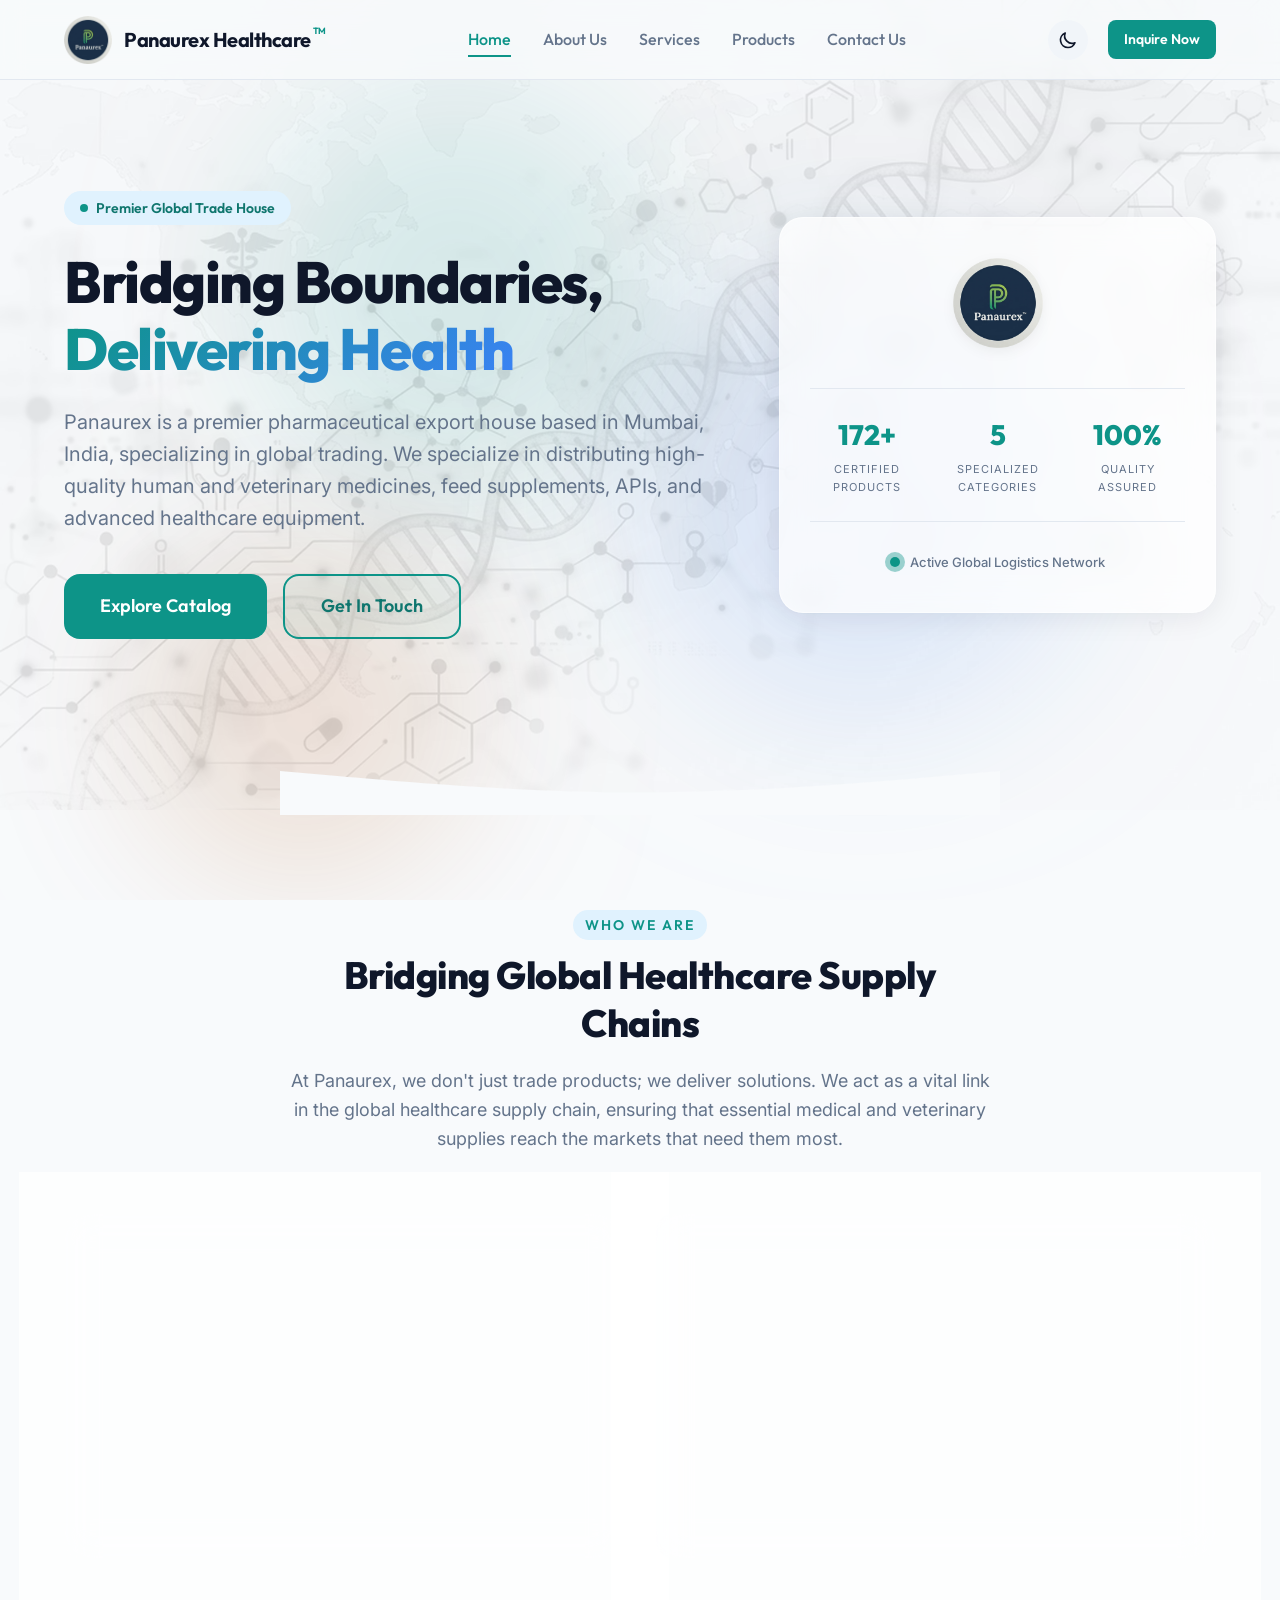
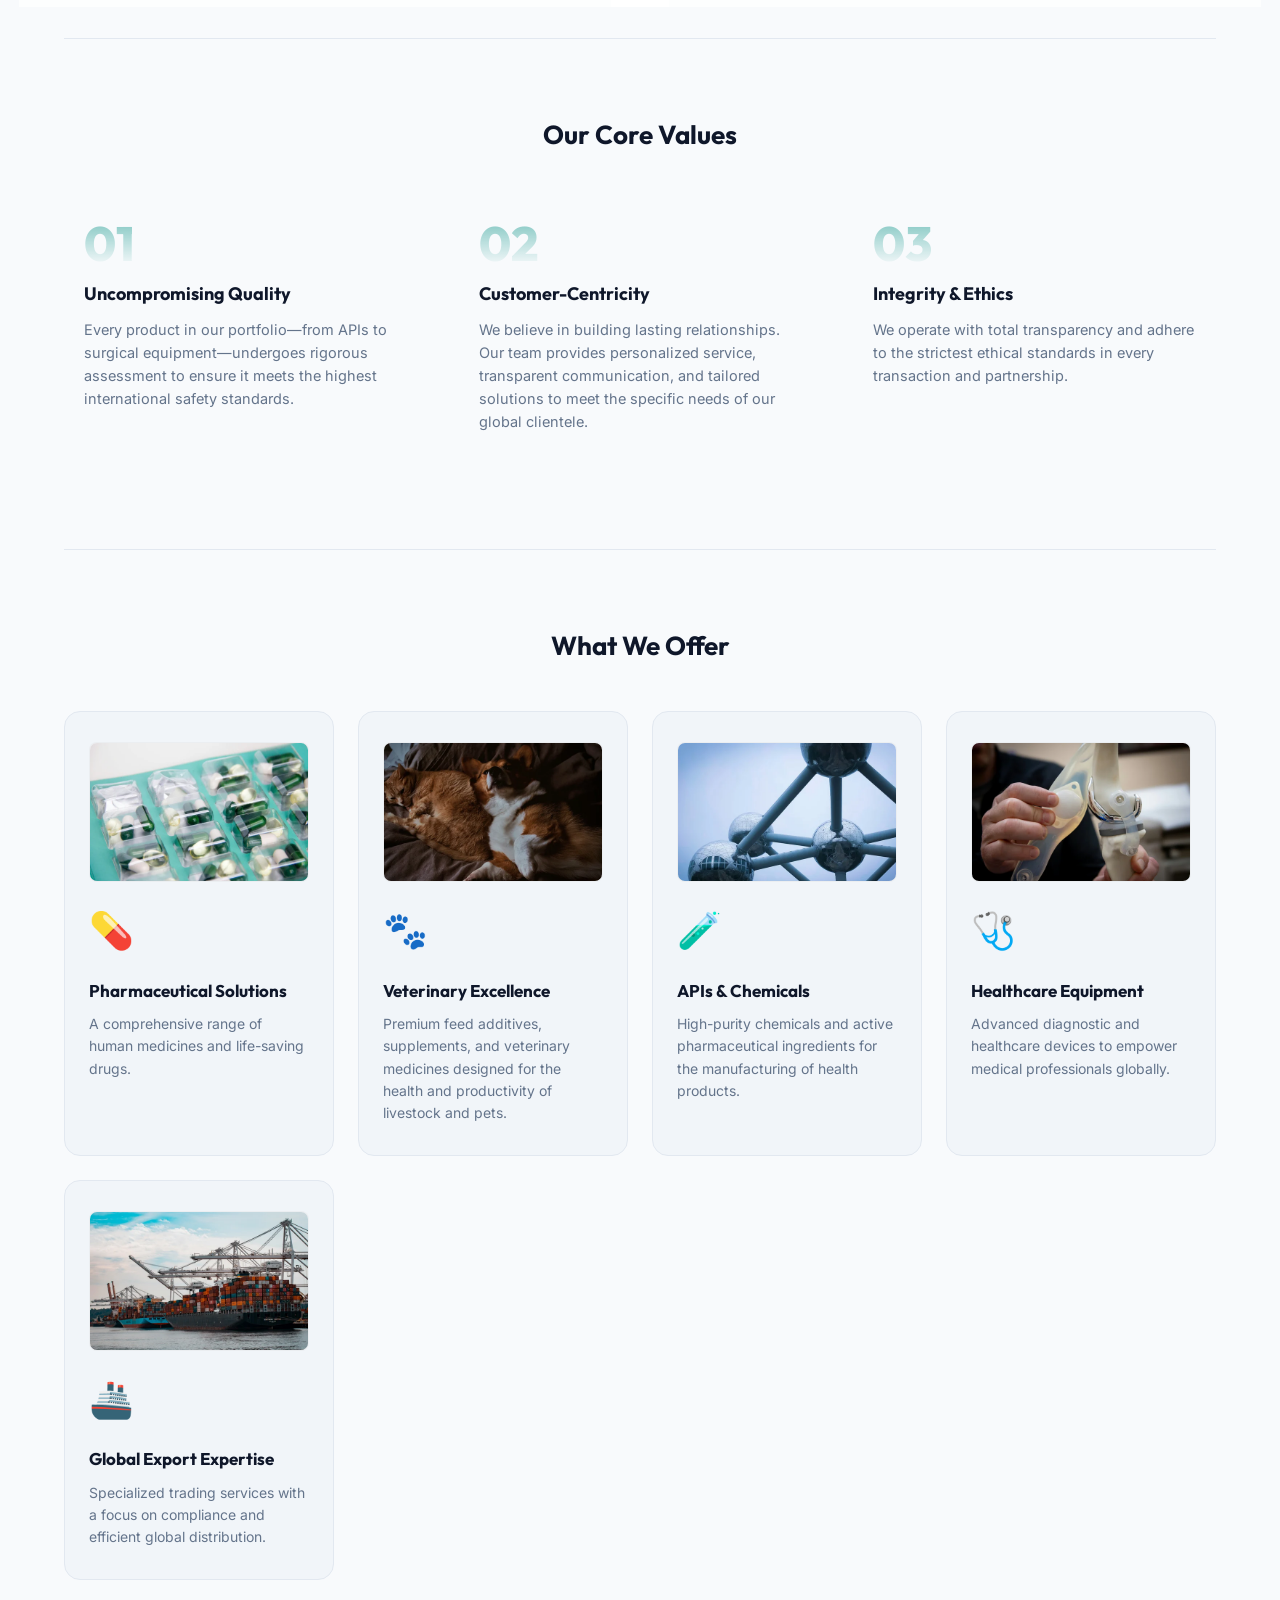
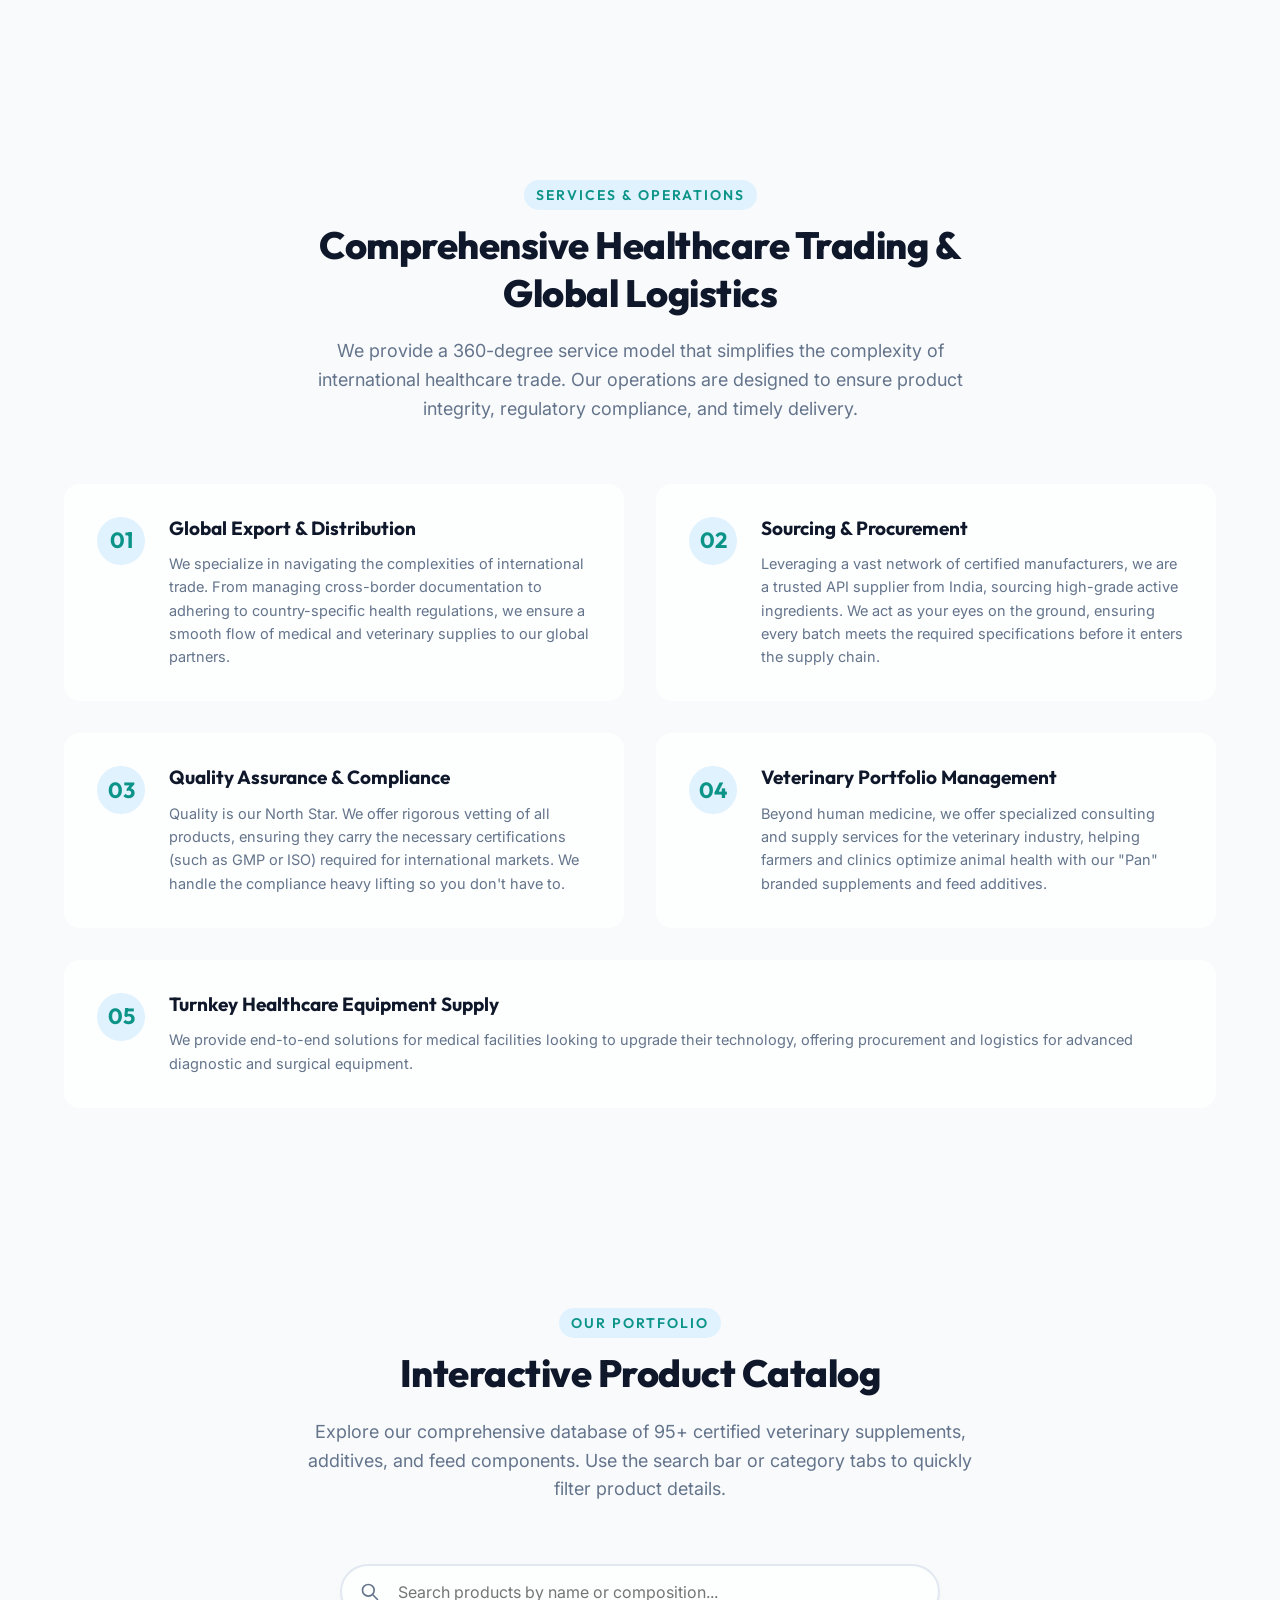
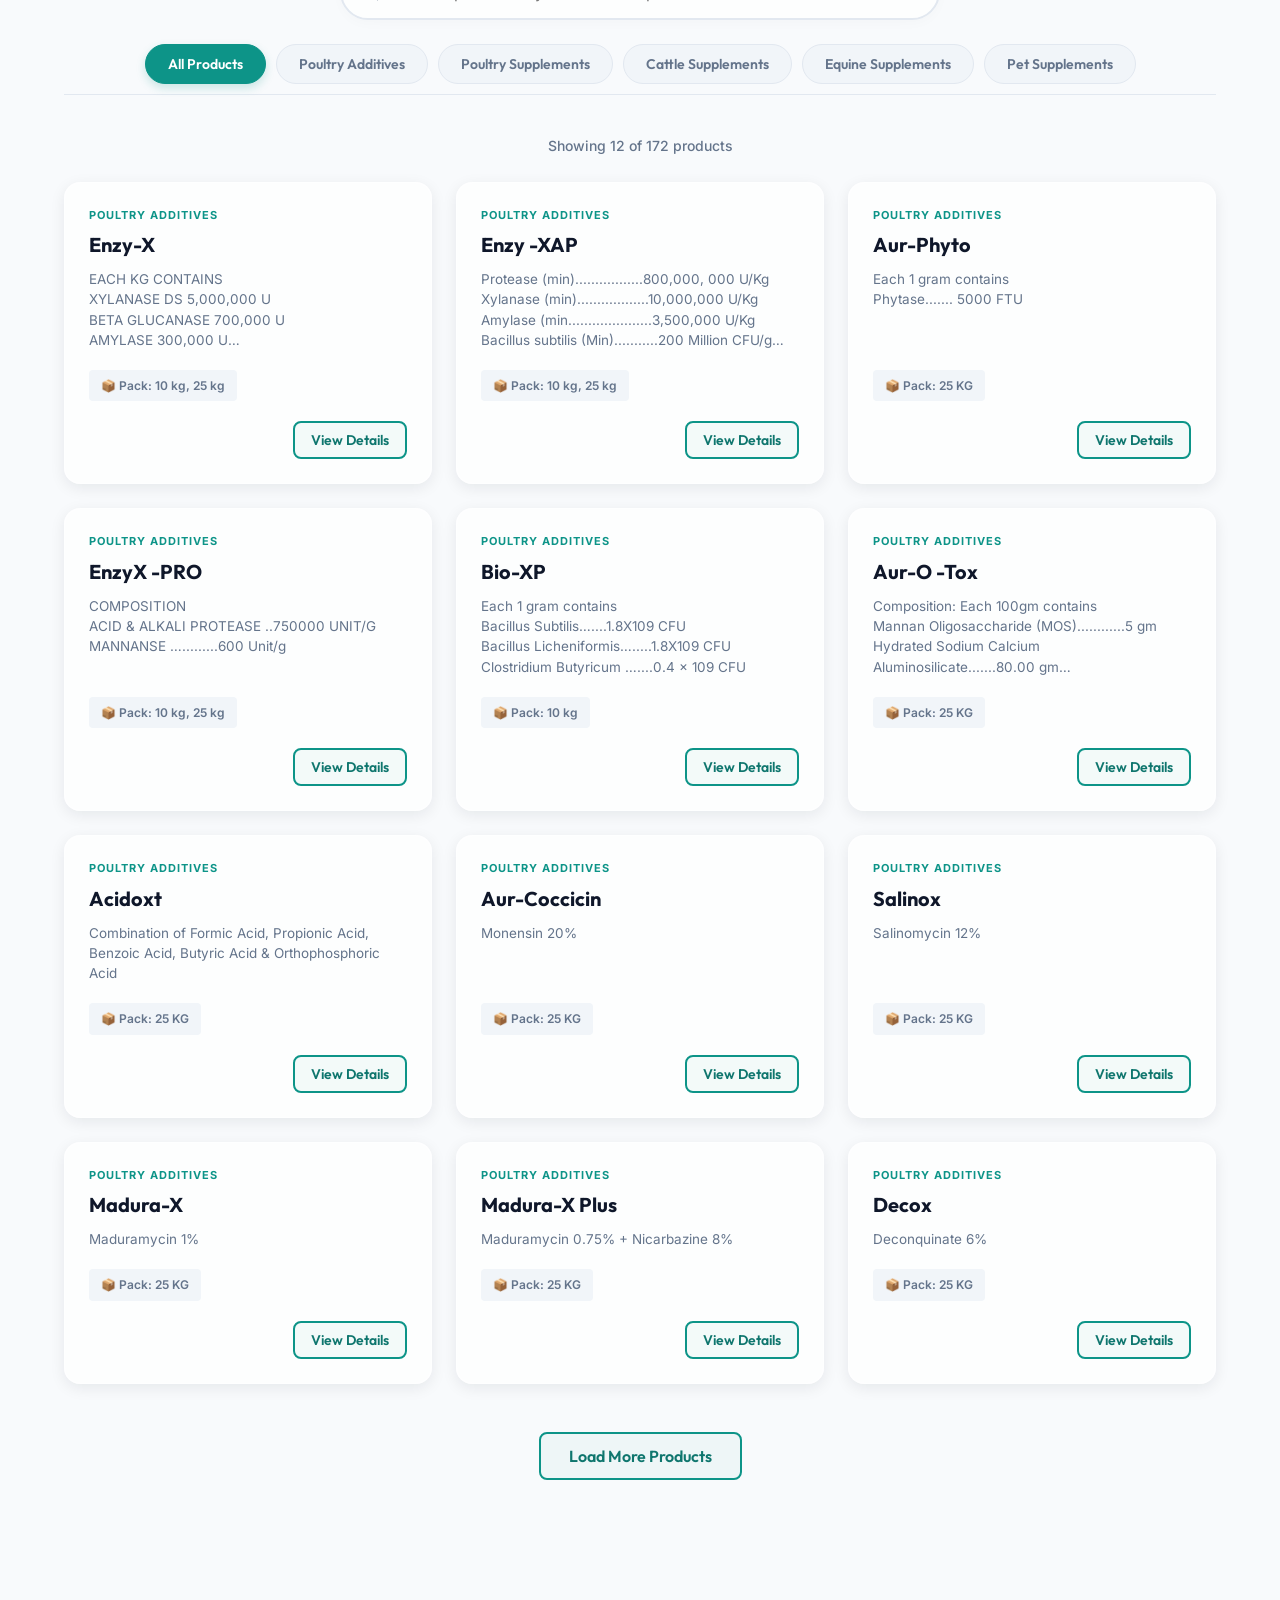
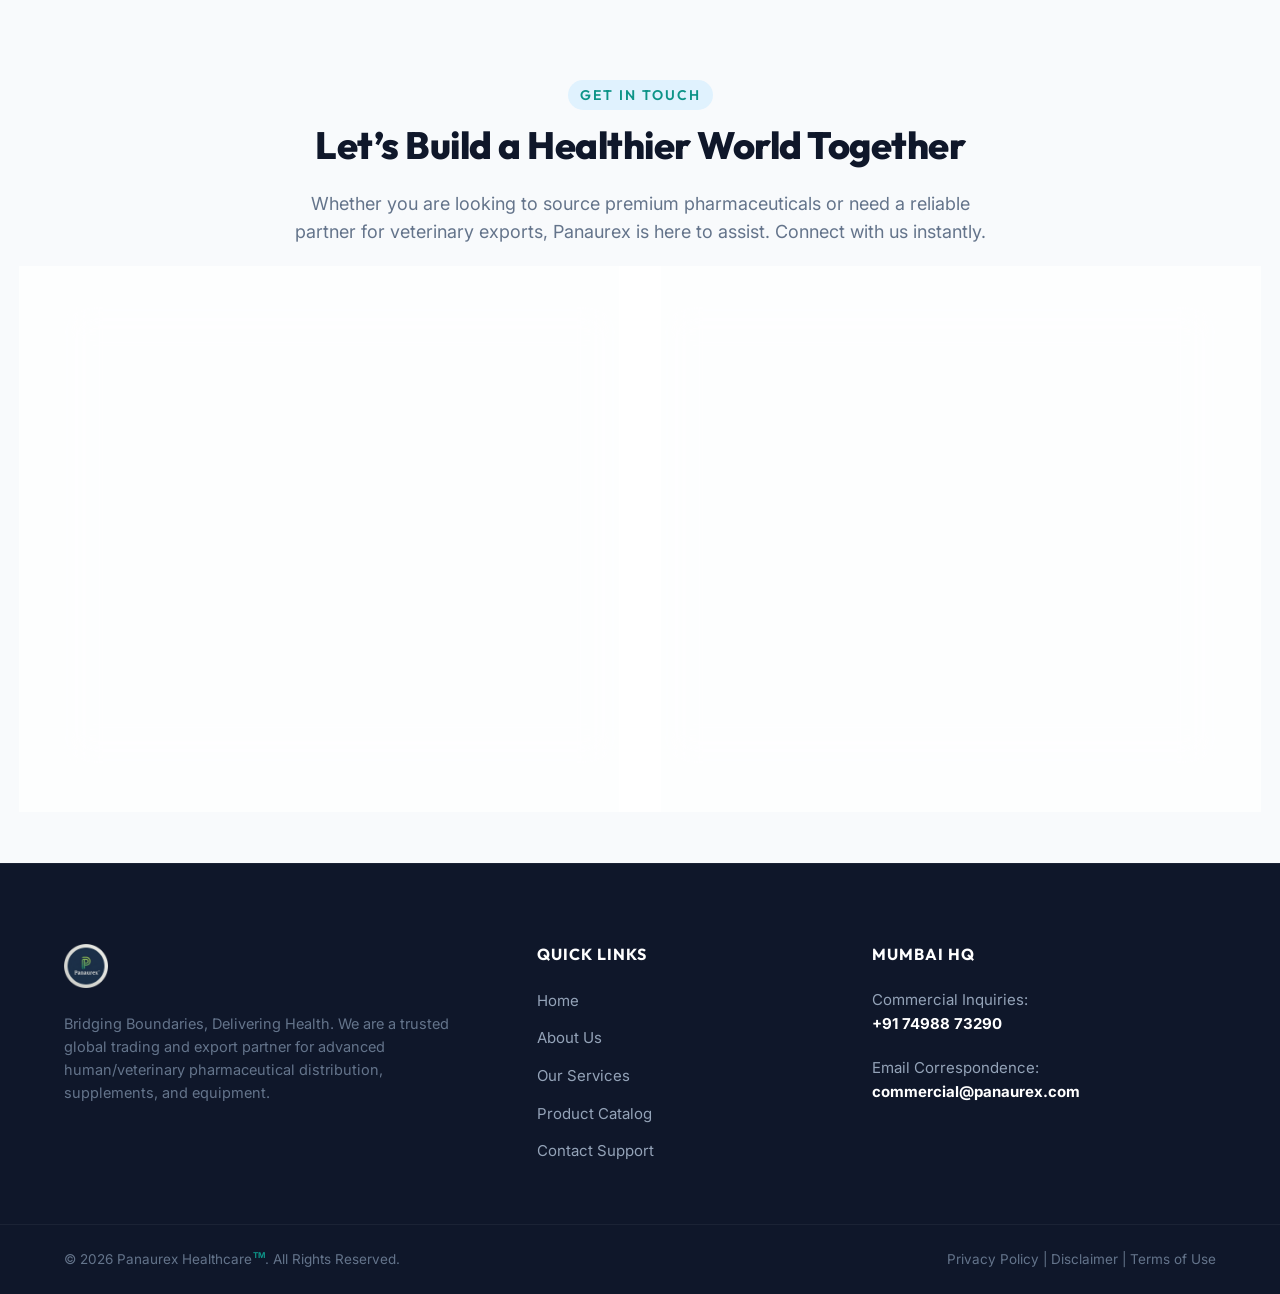
==== commit cc781720: "Fix: Add left/right anchoring to header and body overflow constraints to resolve mobile zoom gaps" ====
--- a/index.html
+++ b/index.html
@@ -23,19 +23,26 @@
     <style>
         @media (max-width: 1023px) {
             :root {
-                --header-height: 70px !important;
+                --header-height: calc(70px + env(safe-area-inset-top, 0px)) !important;
             }
             .site-header {
                 position: fixed !important;
                 top: 0 !important;
                 left: 0 !important;
-                width: 100% !important;
-                height: 70px !important;
+                right: 0 !important;
+                width: auto !important;
+                padding-top: env(safe-area-inset-top, 0px) !important;
+                height: calc(70px + env(safe-area-inset-top, 0px)) !important;
+                z-index: 99999 !important;
                 transform: none !important;
                 will-change: auto !important;
-                background-color: var(--color-bg) !important;
-                backdrop-filter: none !important;
-                -webkit-backdrop-filter: none !important;
+                background-color: rgba(248, 250, 252, 0.85) !important;
+                backdrop-filter: blur(12px) !important;
+                -webkit-backdrop-filter: blur(12px) !important;
+                border-bottom: 1px solid var(--color-border) !important;
+            }
+            body.dark-mode .site-header {
+                background-color: rgba(11, 15, 25, 0.85) !important;
             }
             .header-logo, .header-scrolled .header-logo {
                 height: 40px !important;
--- a/style.css
+++ b/style.css
@@ -72,6 +72,8 @@
     scroll-behavior: smooth;
     scroll-padding-top: var(--header-height);
     overflow-x: clip;
+    width: 100%;
+    max-width: 100%;
 }
 
 body {
@@ -81,6 +83,9 @@
     color: var(--color-text);
     background-color: var(--color-bg);
     transition: background-color var(--transition-normal), color var(--transition-normal);
+    overflow-x: clip;
+    width: 100%;
+    max-width: 100%;
 }
 
 h1, h2, h3, h4, h5, h6 {
@@ -331,7 +336,8 @@
     position: fixed;
     top: 0;
     left: 0;
-    width: 100%;
+    right: 0;
+    width: auto;
     height: var(--header-height);
     background-color: rgba(248, 250, 252, 0.8);
     backdrop-filter: blur(12px);
@@ -1672,14 +1678,26 @@
 /* iPad / Tablet (768px to 1023px) */
 @media (max-width: 1023px) {
     :root {
-        --header-height: 70px;
-    }
-
-    .site-header, body.dark-mode .site-header {
-        position: sticky;
-        background-color: var(--color-bg);
-        backdrop-filter: none;
-        -webkit-backdrop-filter: none;
+        --header-height: calc(70px + env(safe-area-inset-top, 0px));
+    }
+
+    .site-header {
+        position: fixed;
+        top: 0;
+        left: 0;
+        right: 0;
+        width: auto;
+        padding-top: env(safe-area-inset-top, 0px);
+        height: var(--header-height);
+        z-index: 99999;
+        background-color: rgba(248, 250, 252, 0.85);
+        backdrop-filter: blur(12px);
+        -webkit-backdrop-filter: blur(12px);
+        border-bottom: 1px solid var(--color-border);
+    }
+
+    body.dark-mode .site-header {
+        background-color: rgba(11, 15, 25, 0.85);
     }
 
     .header-logo, .header-scrolled .header-logo {
@@ -1696,11 +1714,11 @@
     
     .hero-section {
         min-height: auto;
-        padding-top: 40px;
+        padding-top: calc(var(--header-height) + 40px);
         padding-bottom: 50px;
     }
     .privacy-content-card, .terms-content-card, .disclaimer-content-card {
-        margin-top: 40px !important;
+        margin-top: calc(var(--header-height) + 40px) !important;
     }
 
     .values-container, .divisions-container {
@@ -1767,7 +1785,7 @@
 /* Mobile Large / Small Tablet (576px to 767px) */
 @media (max-width: 767px) {
     .privacy-content-card, .terms-content-card, .disclaimer-content-card {
-        margin-top: 20px !important;
+        margin-top: calc(var(--header-height) + 20px) !important;
     }
 
     .logo-text {
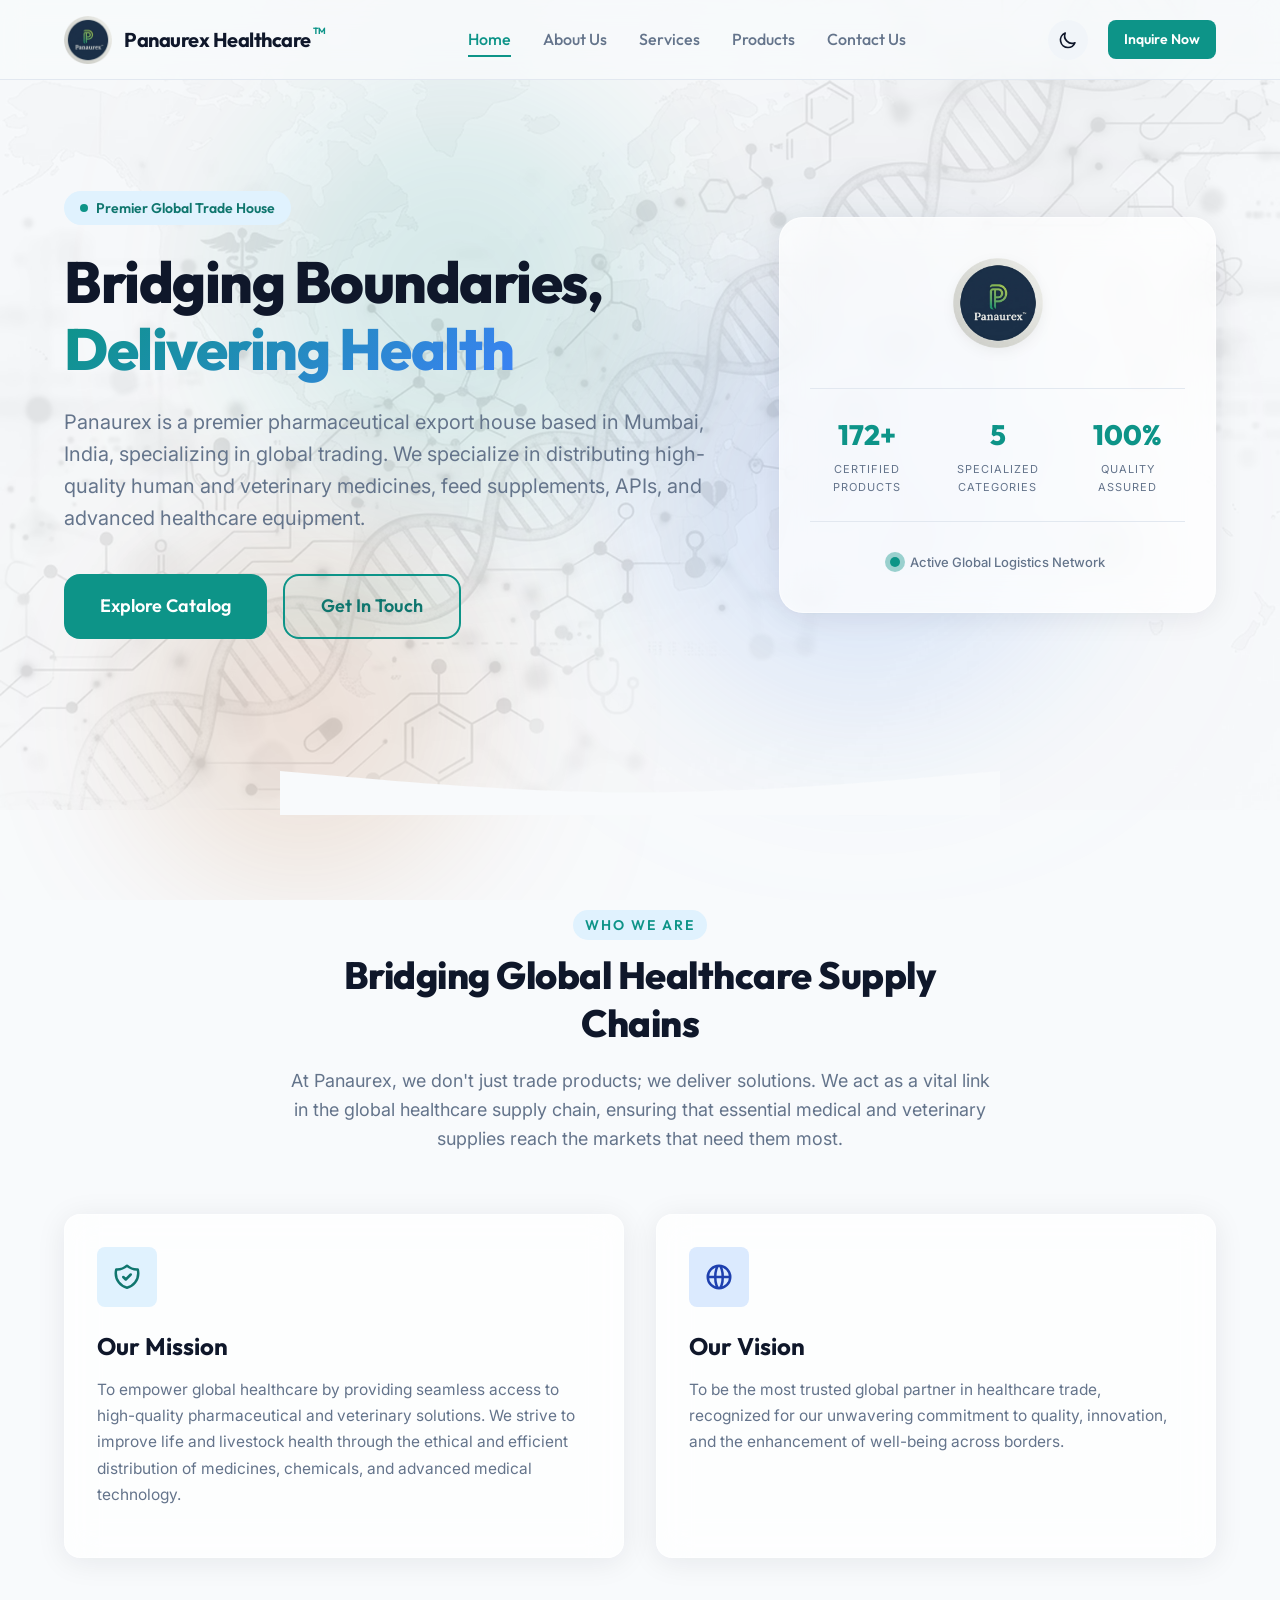
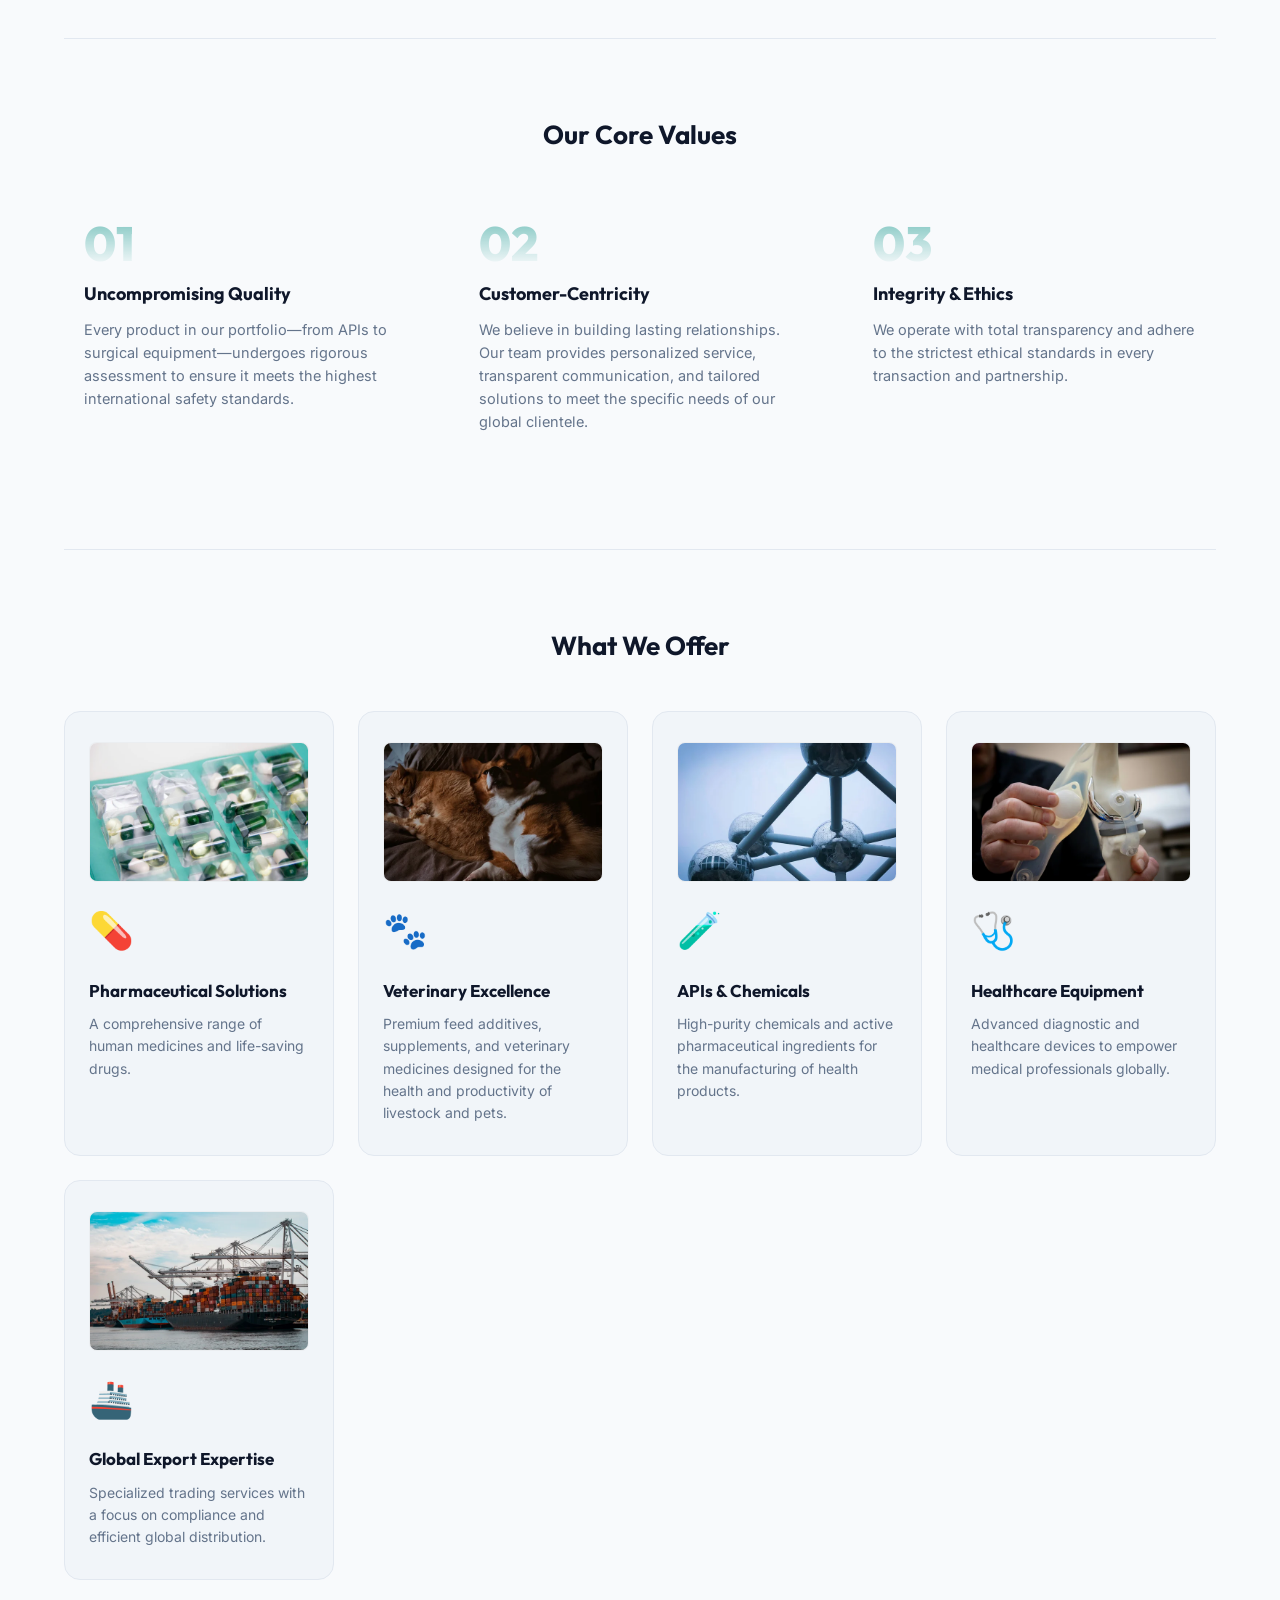
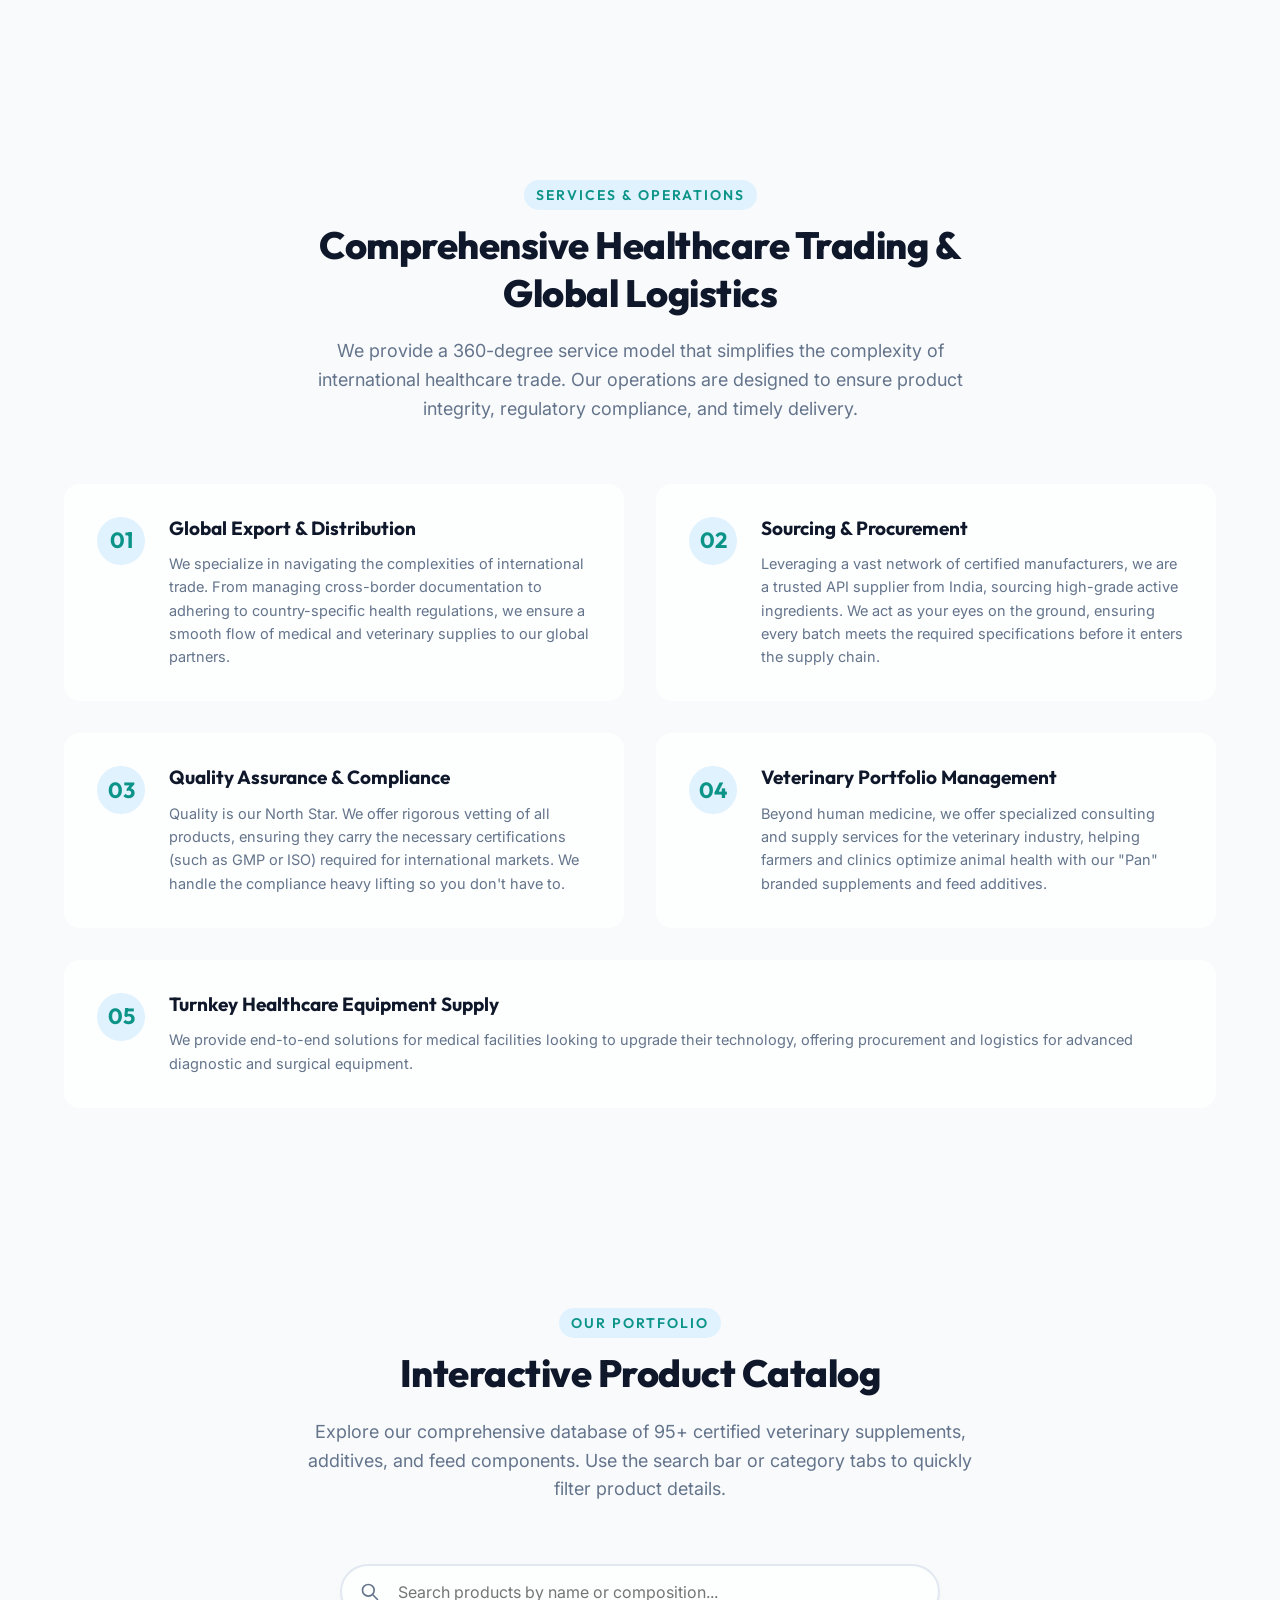
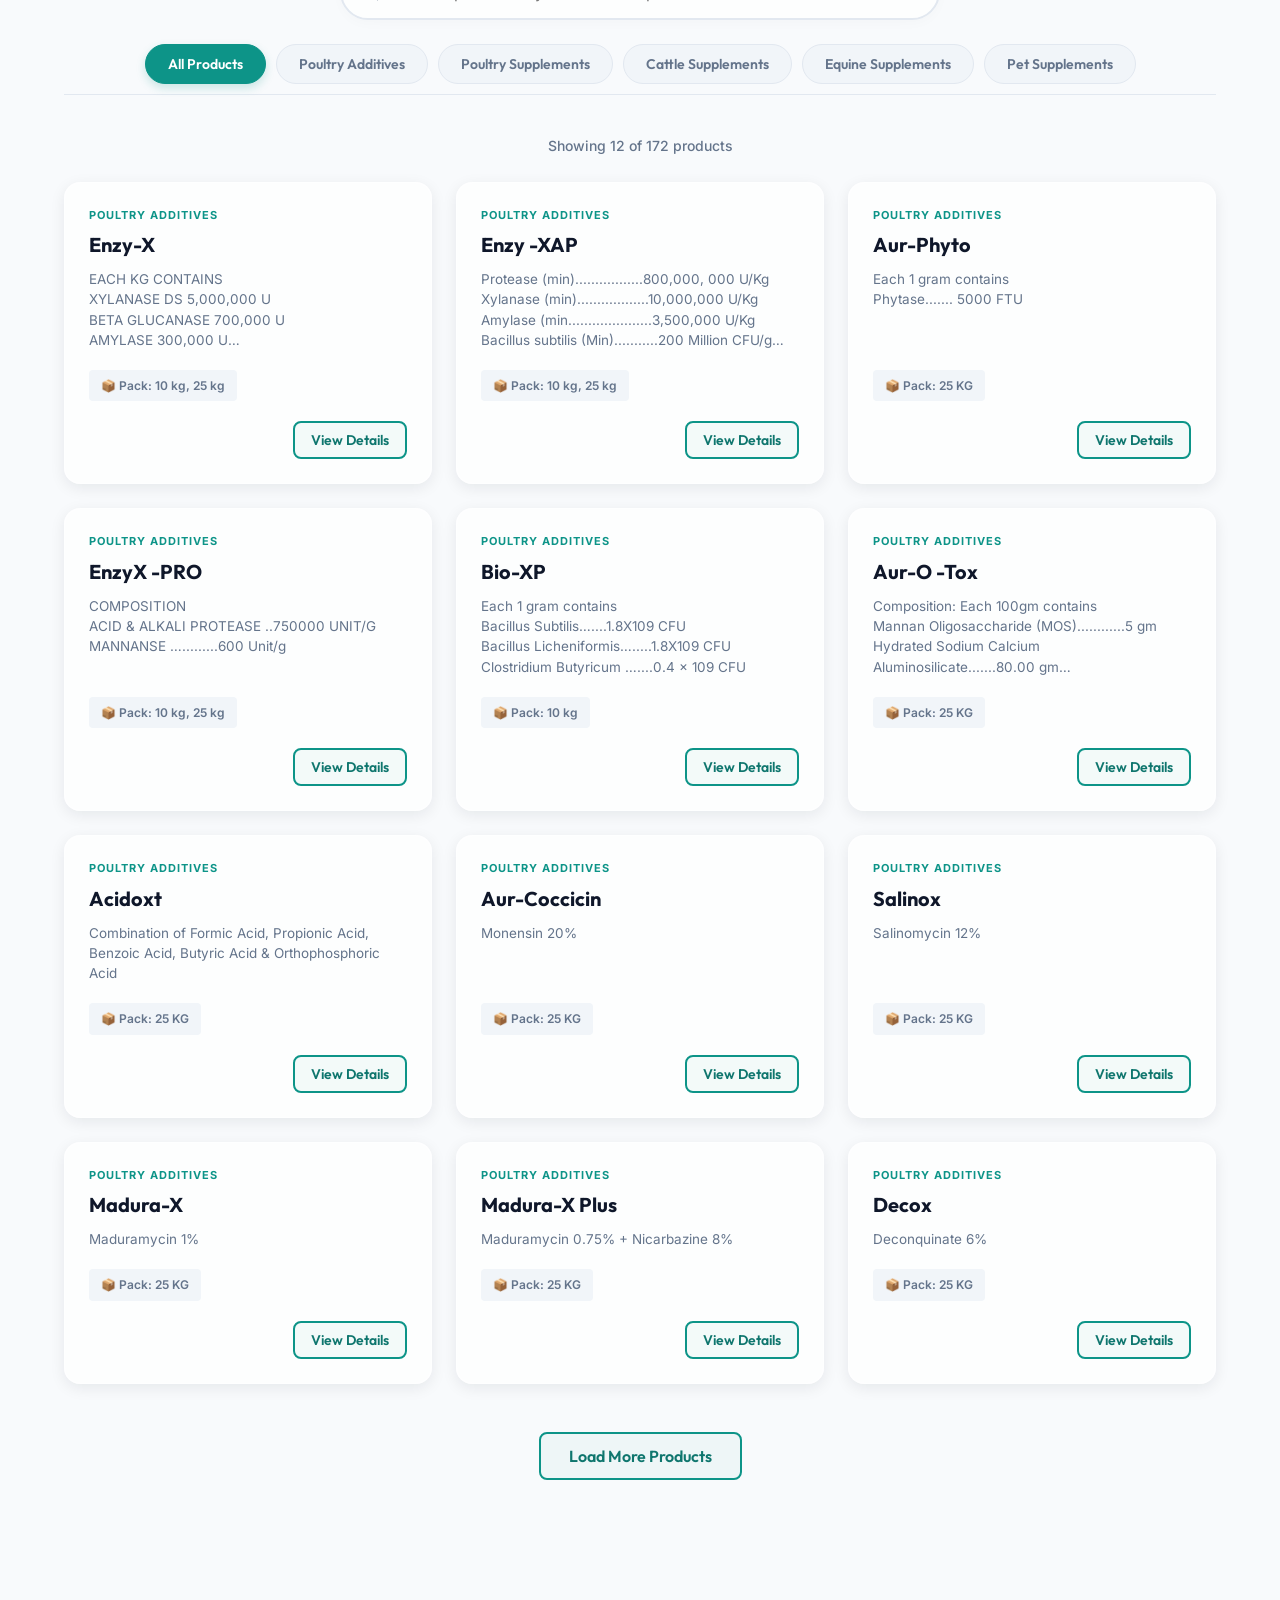
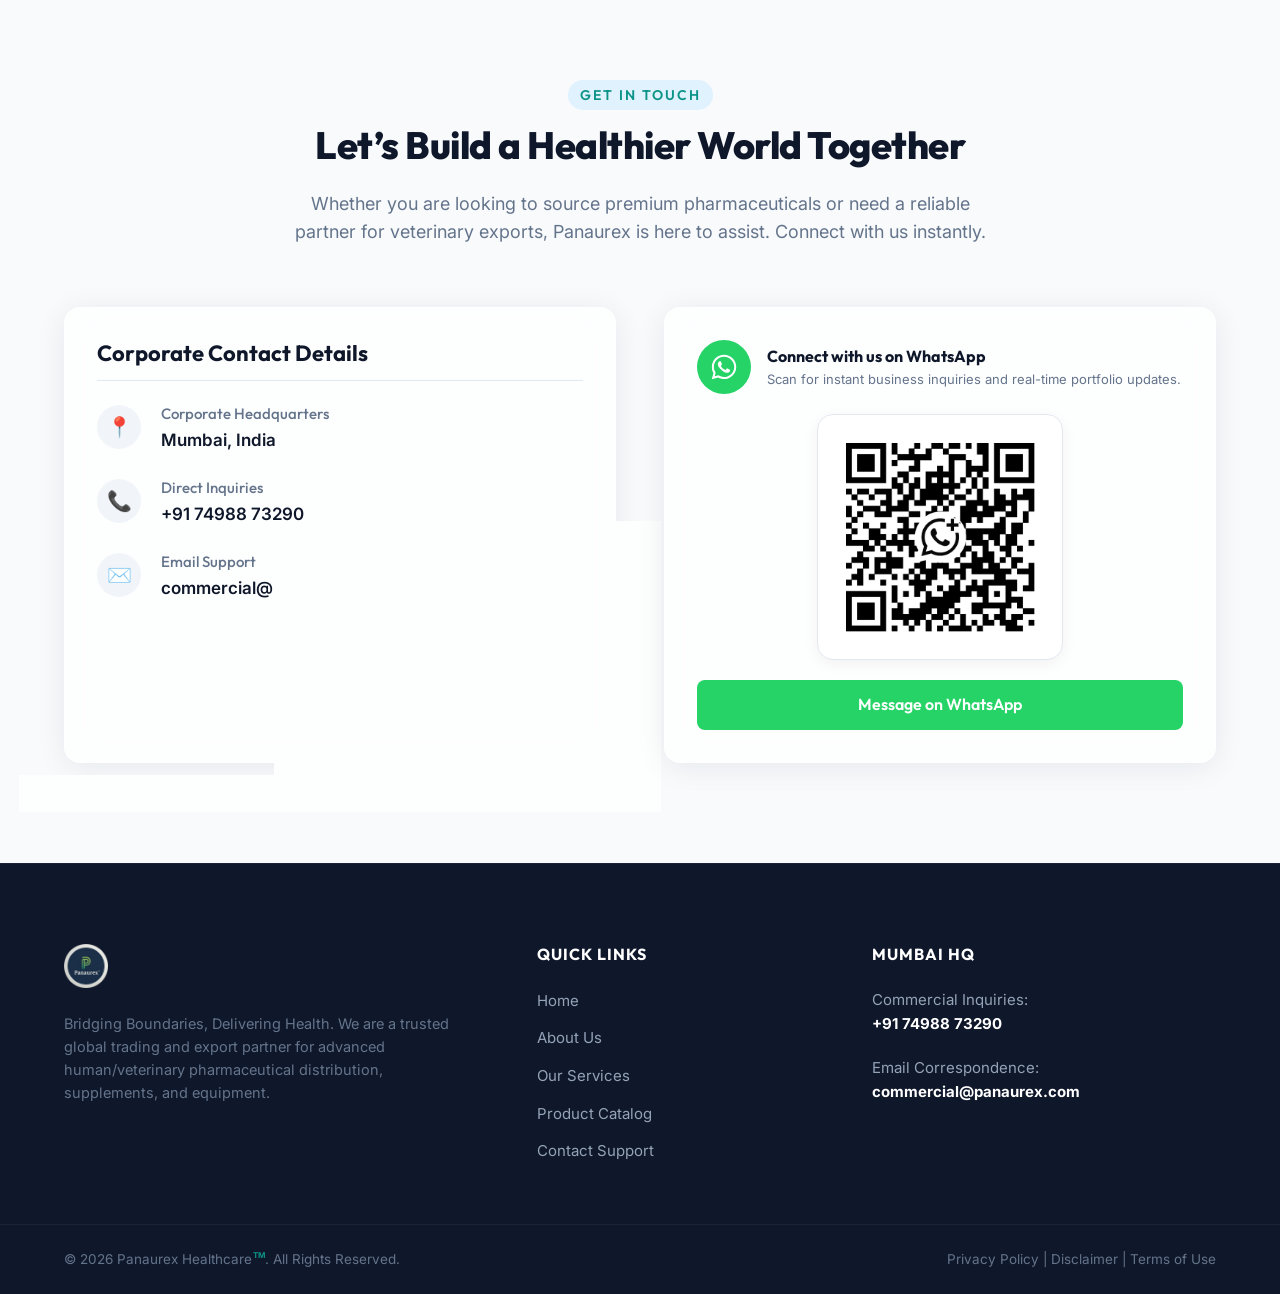
==== commit 59226eb9: "Fix: Re-order mobile navigation header elements to align menu toggle and dark-mode button on the rig" ====
--- a/index.html
+++ b/index.html
@@ -43,6 +43,17 @@
             }
             body.dark-mode .site-header {
                 background-color: rgba(11, 15, 25, 0.85) !important;
+            }
+            .logo-link {
+                order: 1 !important;
+            }
+            .nav-actions {
+                order: 2 !important;
+                margin-left: auto !important;
+                margin-right: 16px !important;
+            }
+            .mobile-menu-toggle {
+                order: 3 !important;
             }
             .header-logo, .header-scrolled .header-logo {
                 height: 40px !important;
--- a/style.css
+++ b/style.css
@@ -1700,6 +1700,20 @@
         background-color: rgba(11, 15, 25, 0.85);
     }
 
+    .logo-link {
+        order: 1;
+    }
+
+    .nav-actions {
+        order: 2;
+        margin-left: auto;
+        margin-right: 16px;
+    }
+
+    .mobile-menu-toggle {
+        order: 3;
+    }
+
     .header-logo, .header-scrolled .header-logo {
         height: 40px;
     }
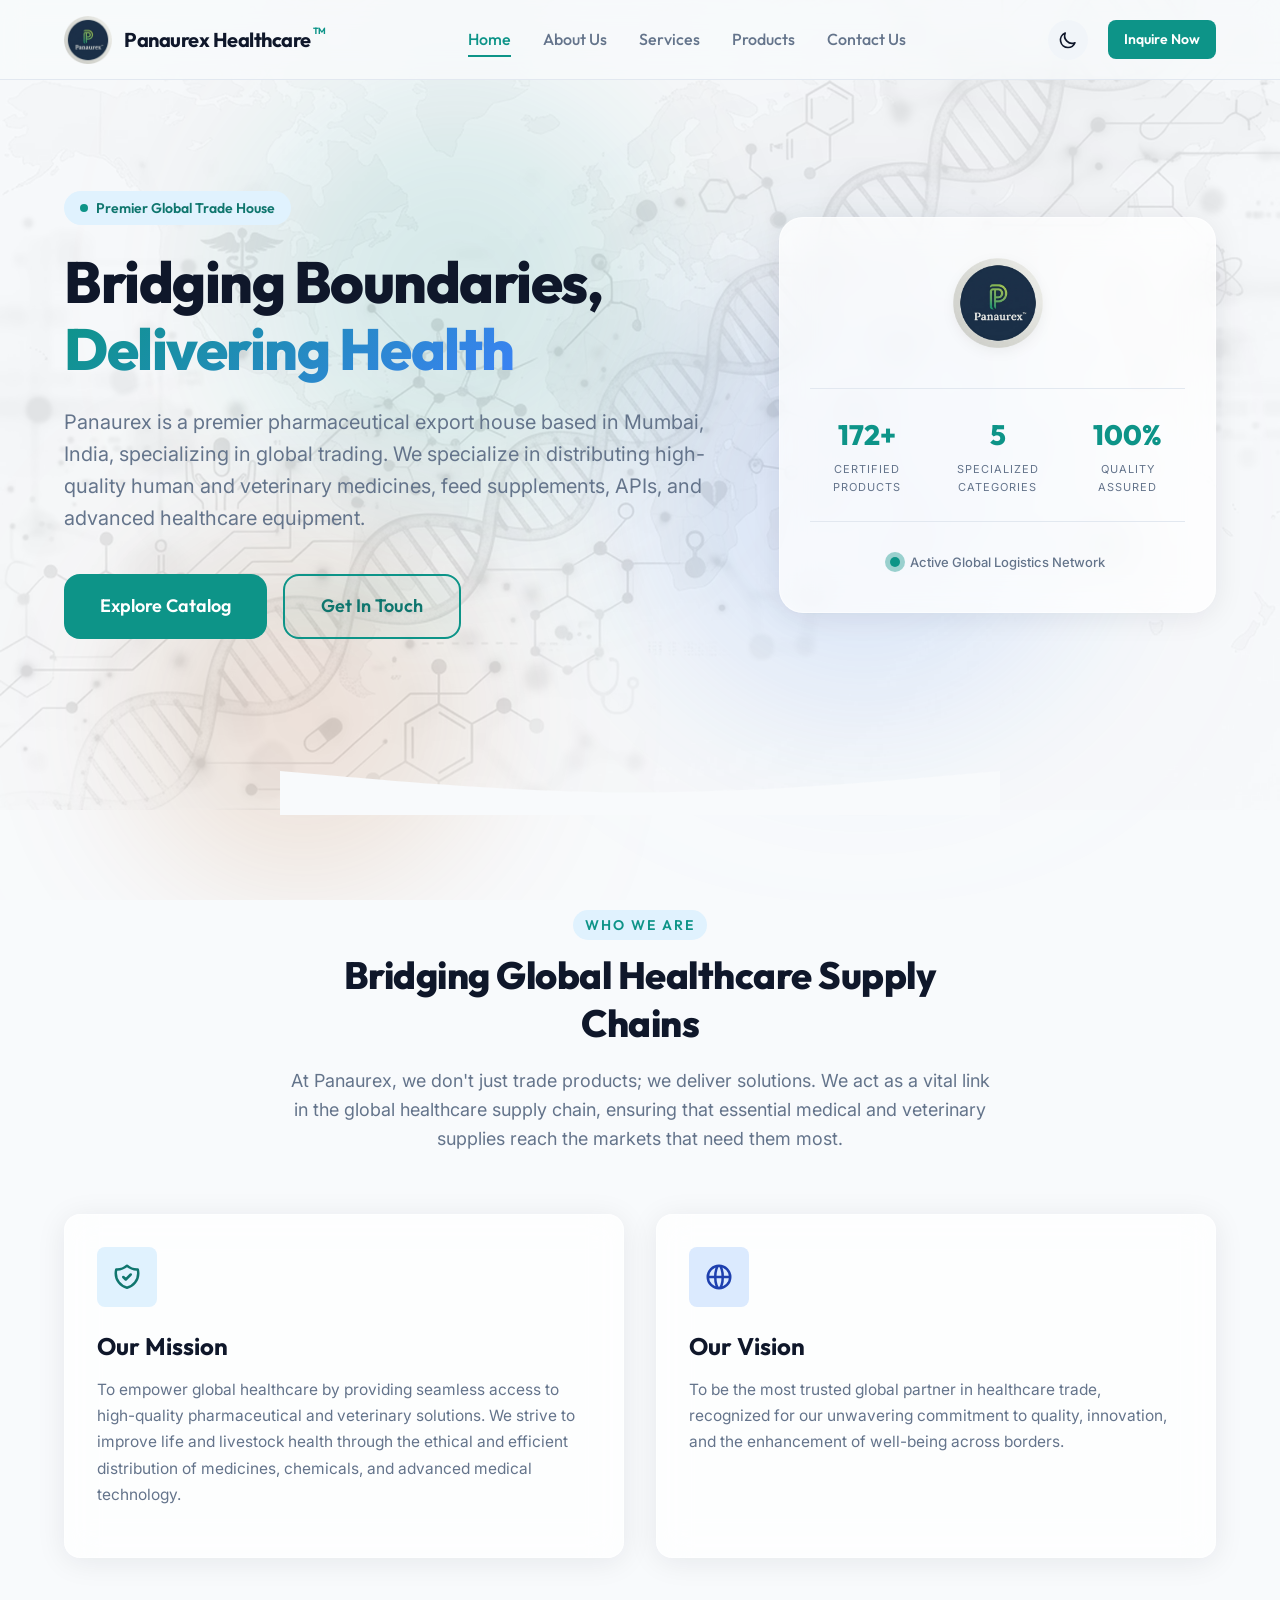
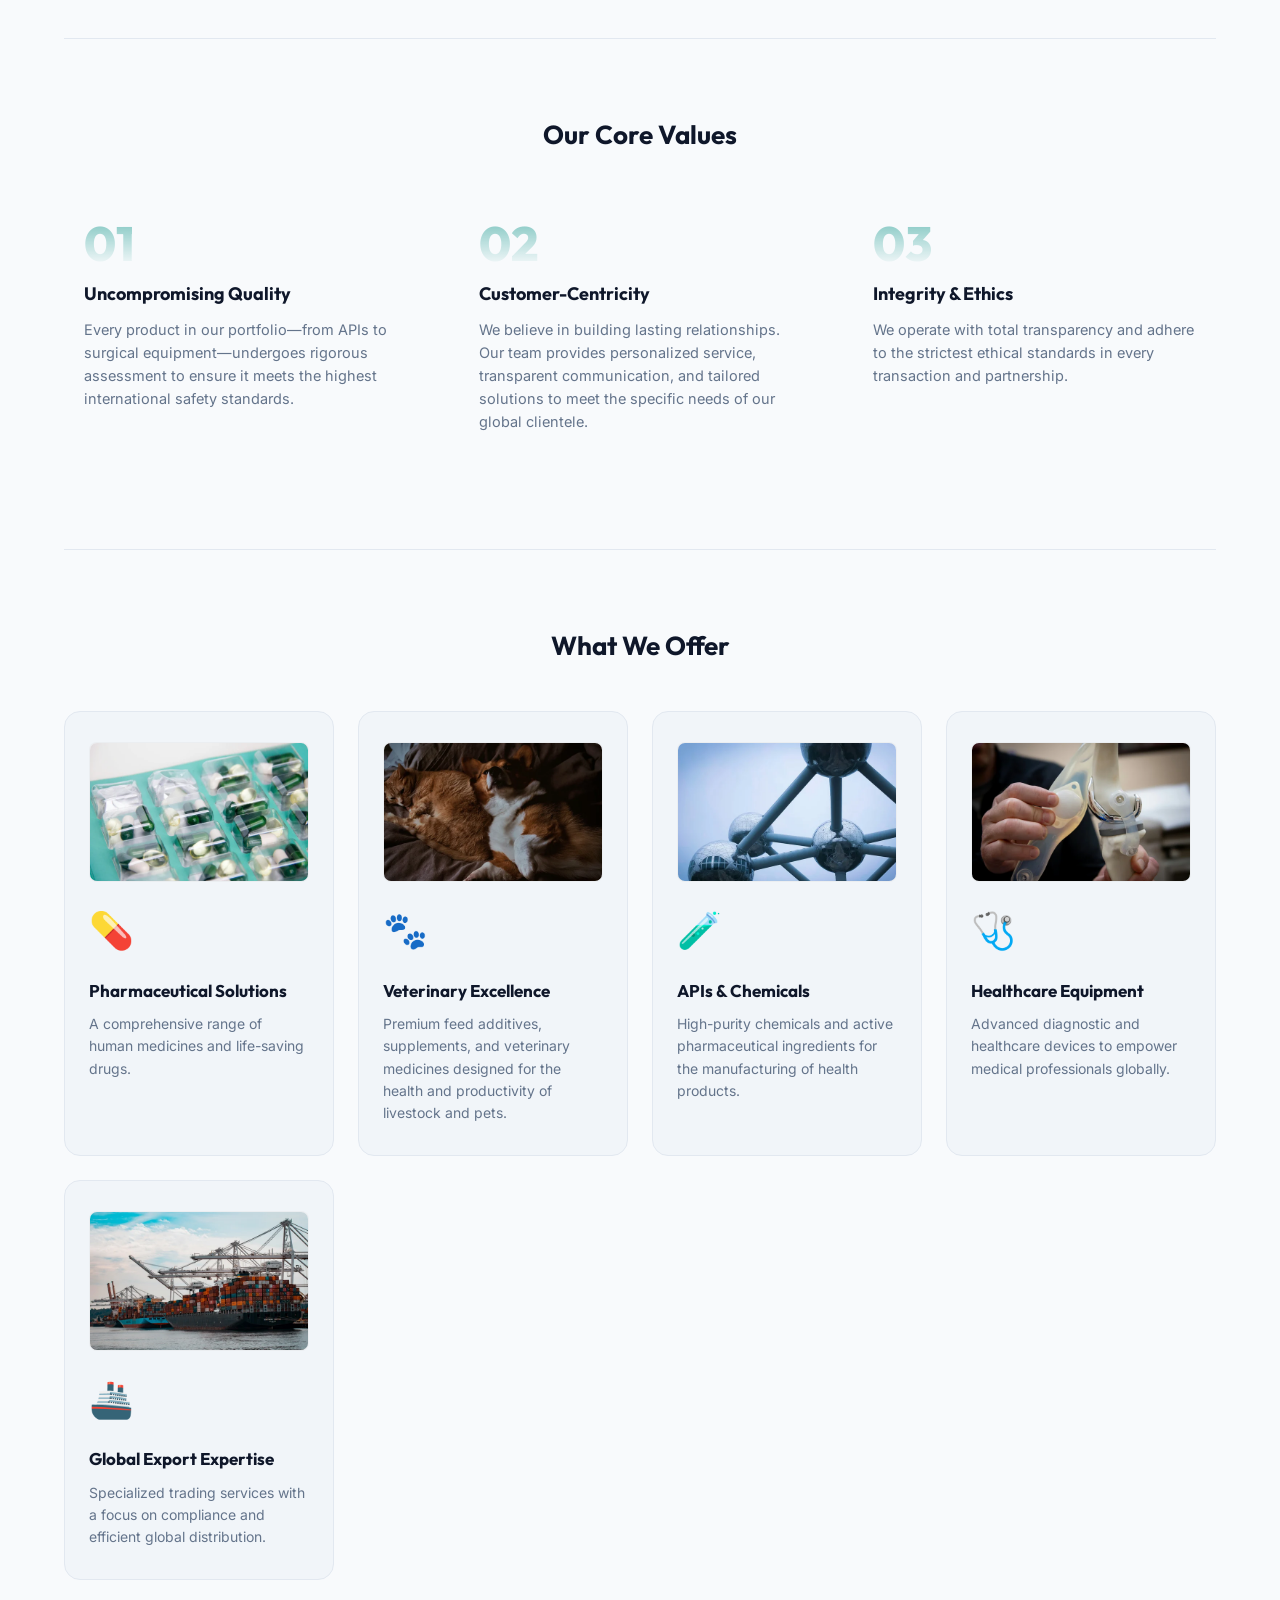
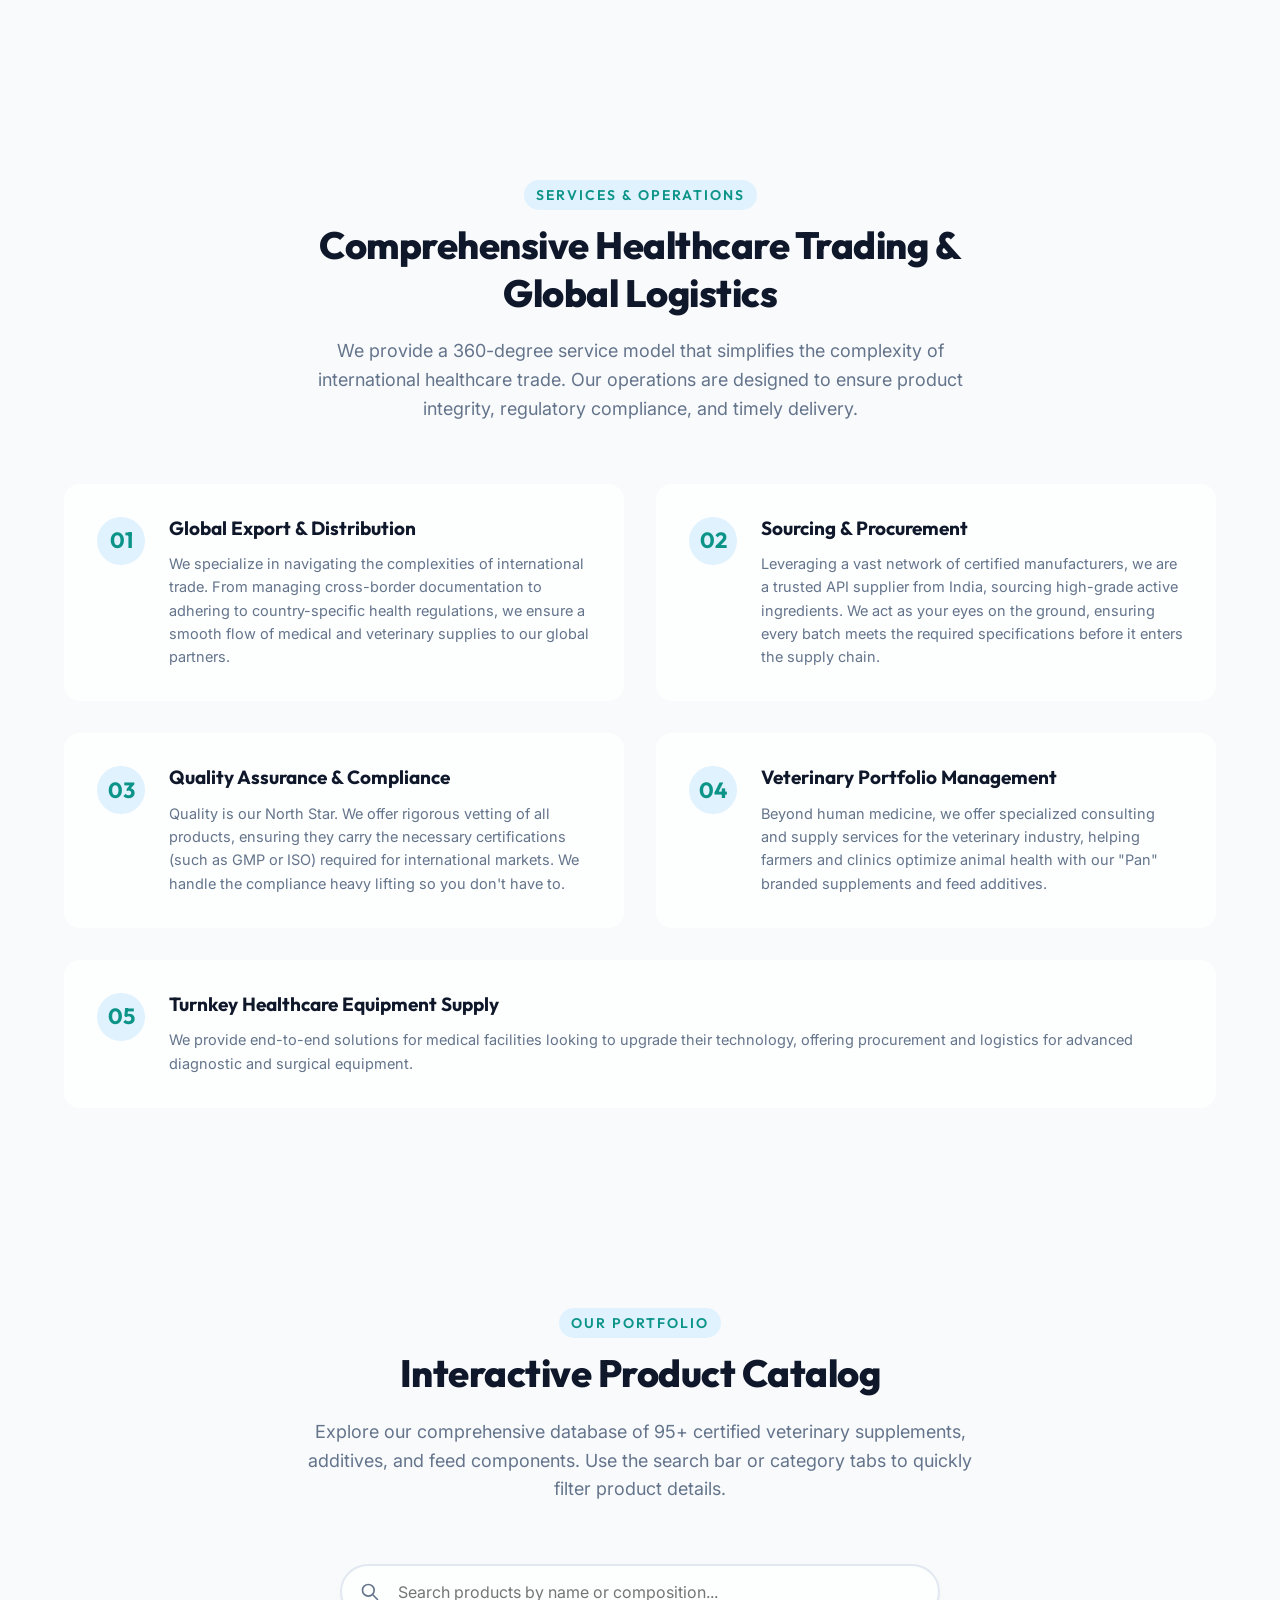
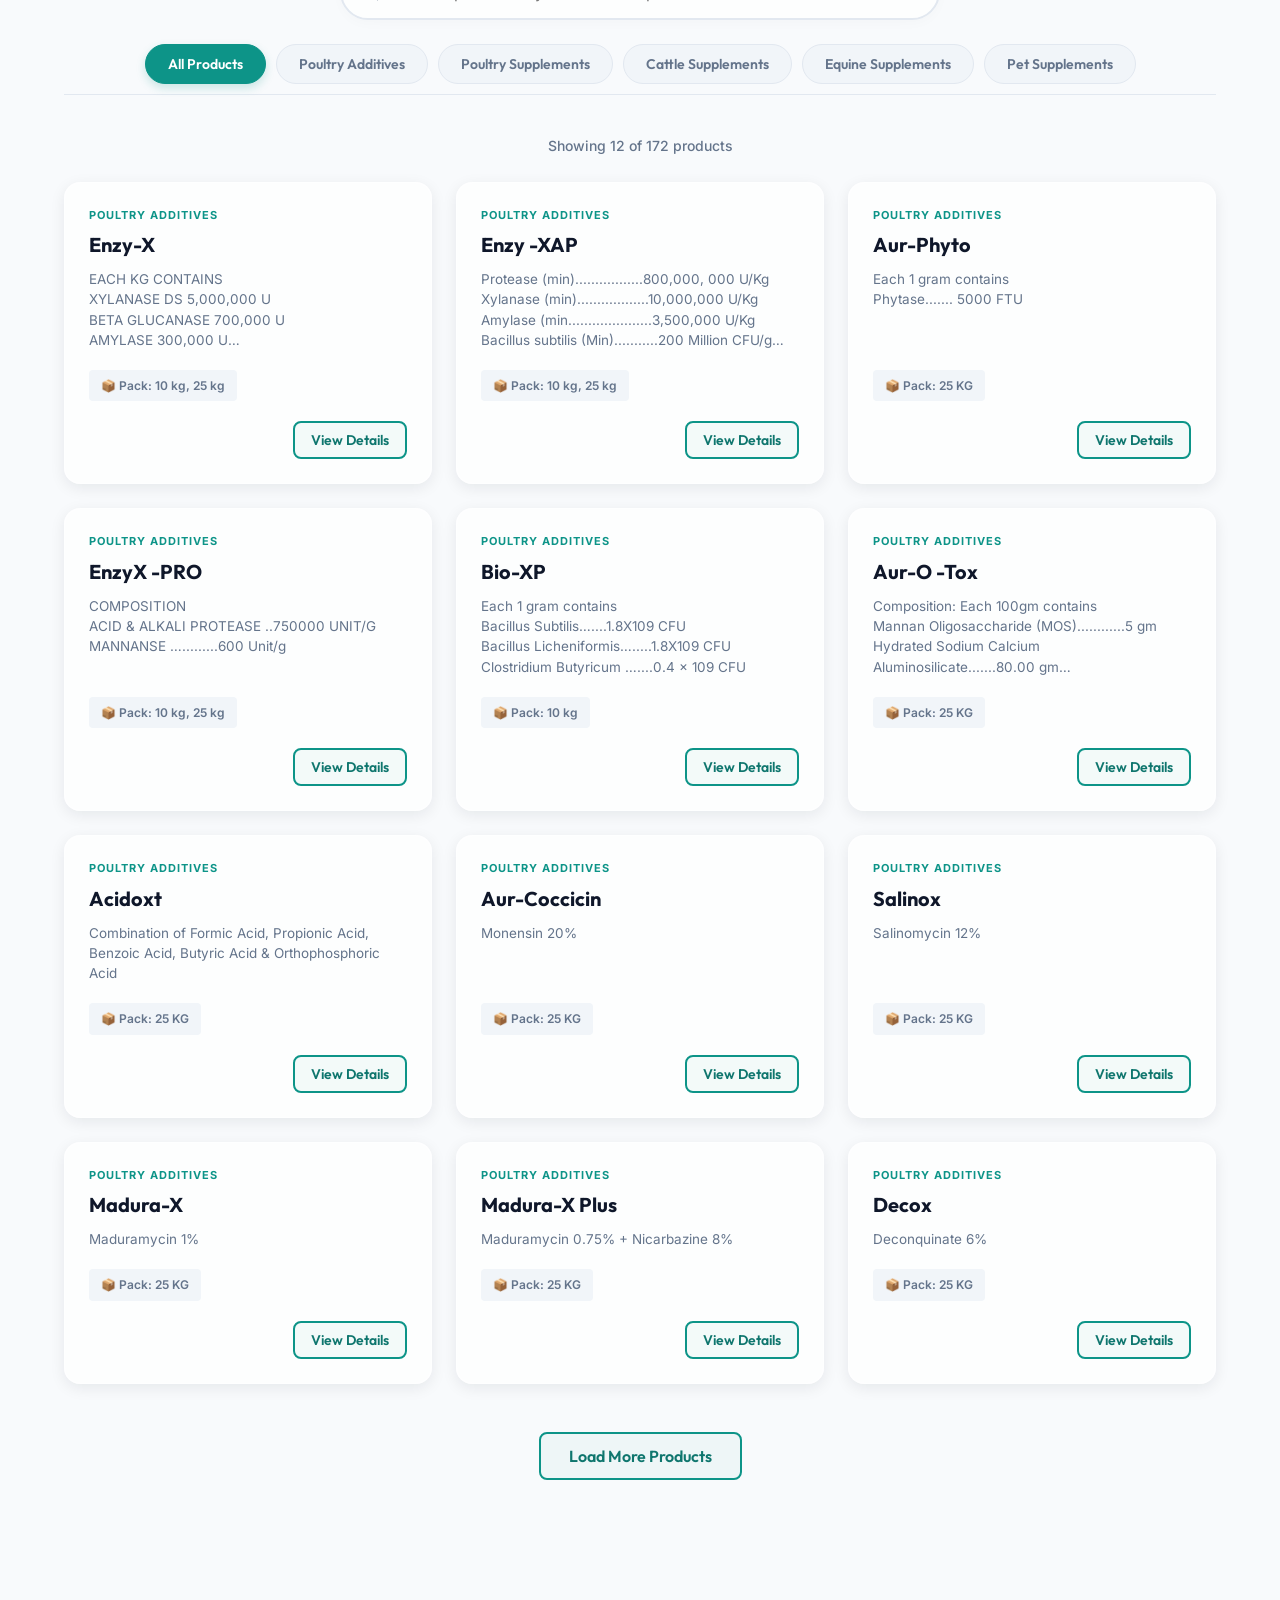
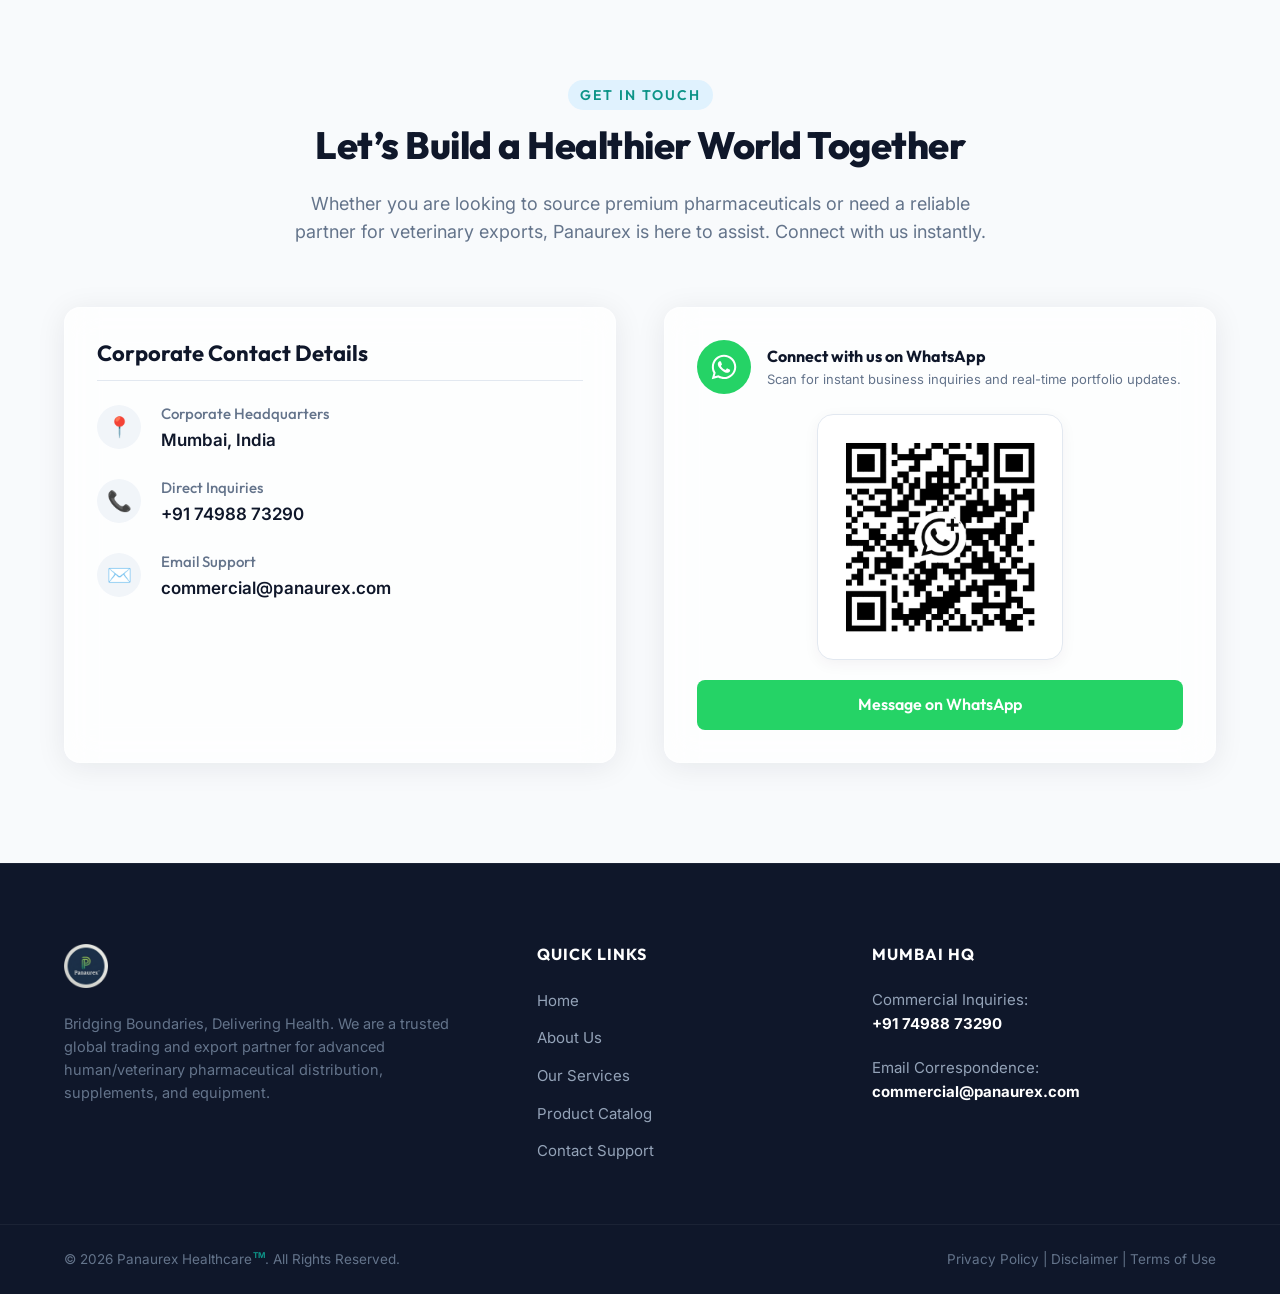
==== commit b61de58f: "Fix: Force stylesheet cache bump to v1.0.3 and add nav-container stretch to resolve zoom layout shif" ====
--- a/index.html
+++ b/index.html
@@ -17,7 +17,7 @@
     <link href="https://fonts.googleapis.com/css2?family=Inter:wght@300;400;500;600;700&family=Outfit:wght@400;500;600;700;800&display=swap" rel="stylesheet">
     
     <!-- Main Stylesheet -->
-    <link rel="stylesheet" href="style.css?v=1.0.2">
+    <link rel="stylesheet" href="style.css?v=1.0.3">
     
     <!-- Inline Mobile Header Fix (Bypasses external CSS cache and GPU composite layer bugs) -->
     <style>
--- a/style.css
+++ b/style.css
@@ -132,7 +132,8 @@
     position: absolute;
     top: 0;
     left: 0;
-    width: 100%;
+    right: 0;
+    width: auto;
     height: 100vh;
     overflow: hidden;
     z-index: -1;
@@ -358,6 +359,7 @@
 
 .nav-container {
     max-width: 1200px;
+    width: 100%;
     height: 100%;
     margin: 0 auto;
     padding: 0 24px;
@@ -1824,12 +1826,14 @@
         align-items: center;
         padding: 40px 24px;
         z-index: 999;
-        transition: left var(--transition-normal), background-color var(--transition-normal);
+        transition: left var(--transition-normal), background-color var(--transition-normal), visibility var(--transition-normal);
         overflow-y: auto;
+        visibility: hidden;
     }
     
     .nav-menu.active {
         left: 0;
+        visibility: visible;
     }
     
     .nav-list {
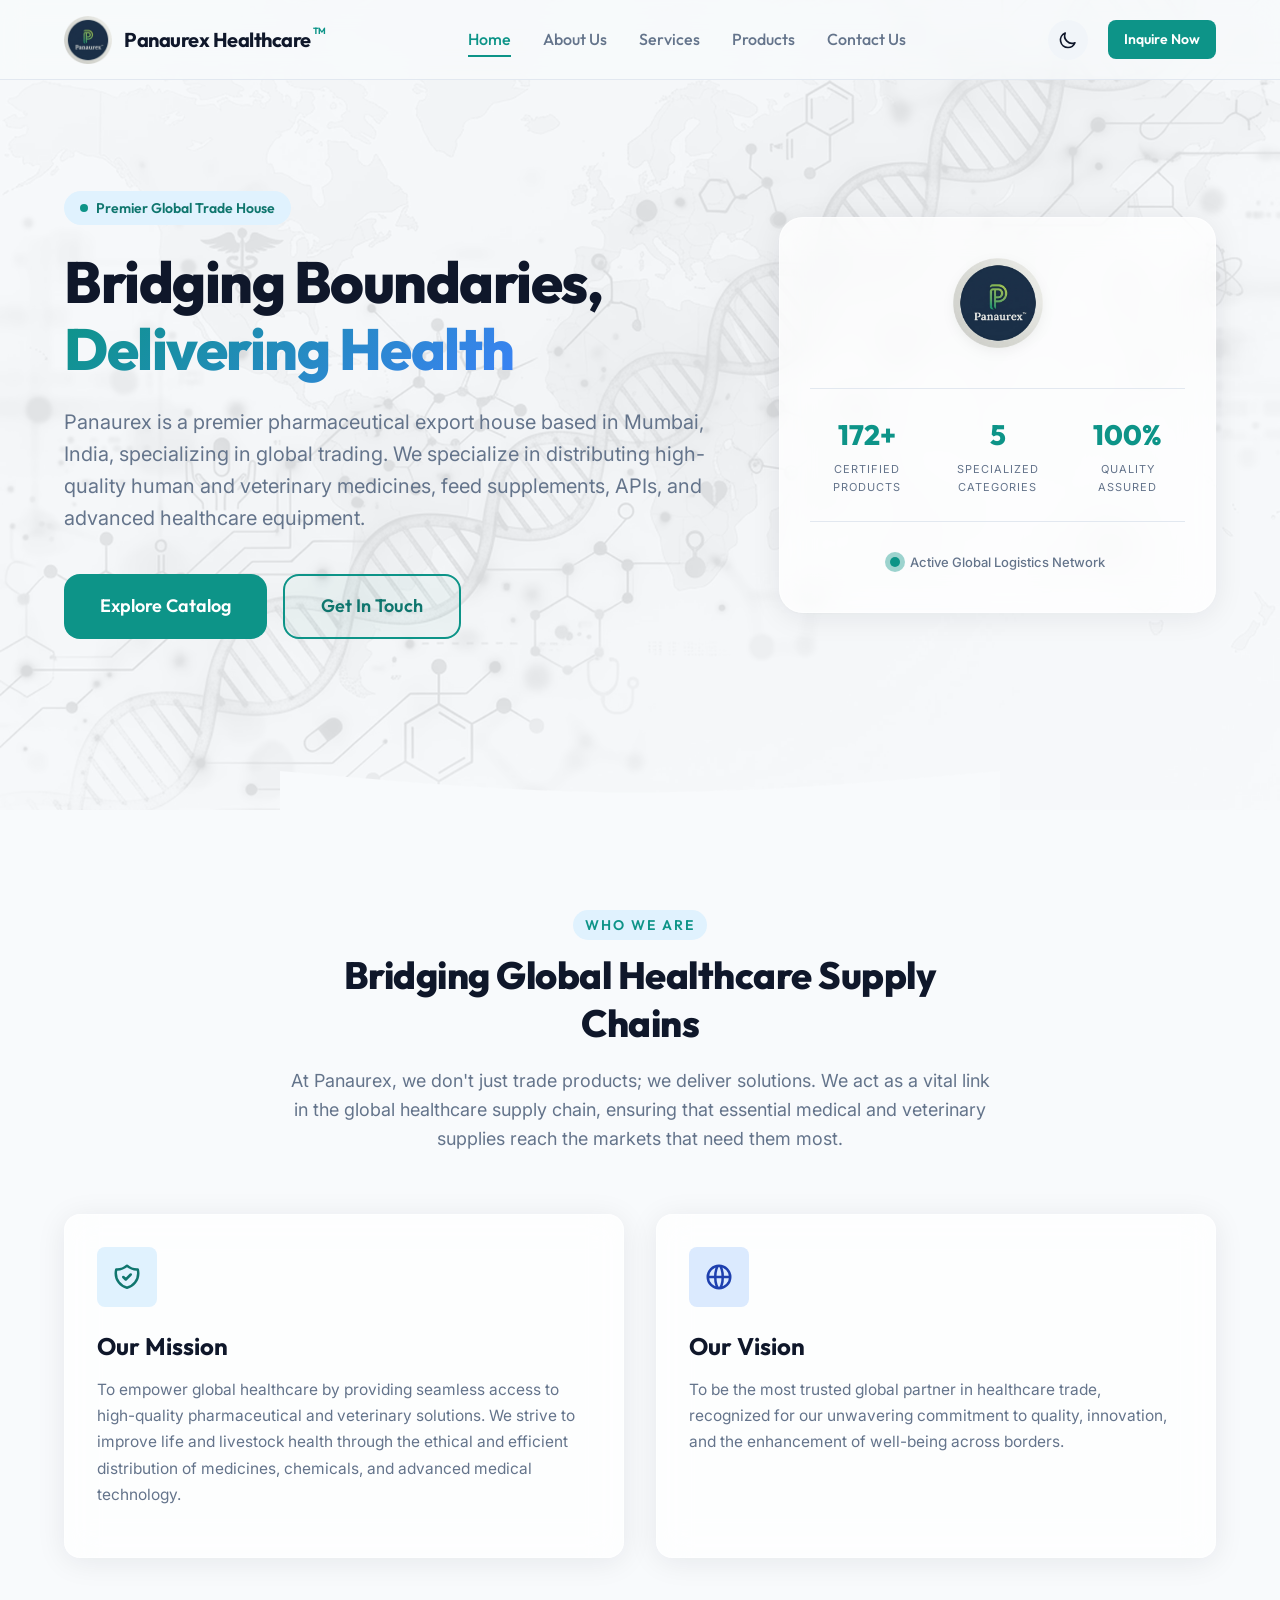
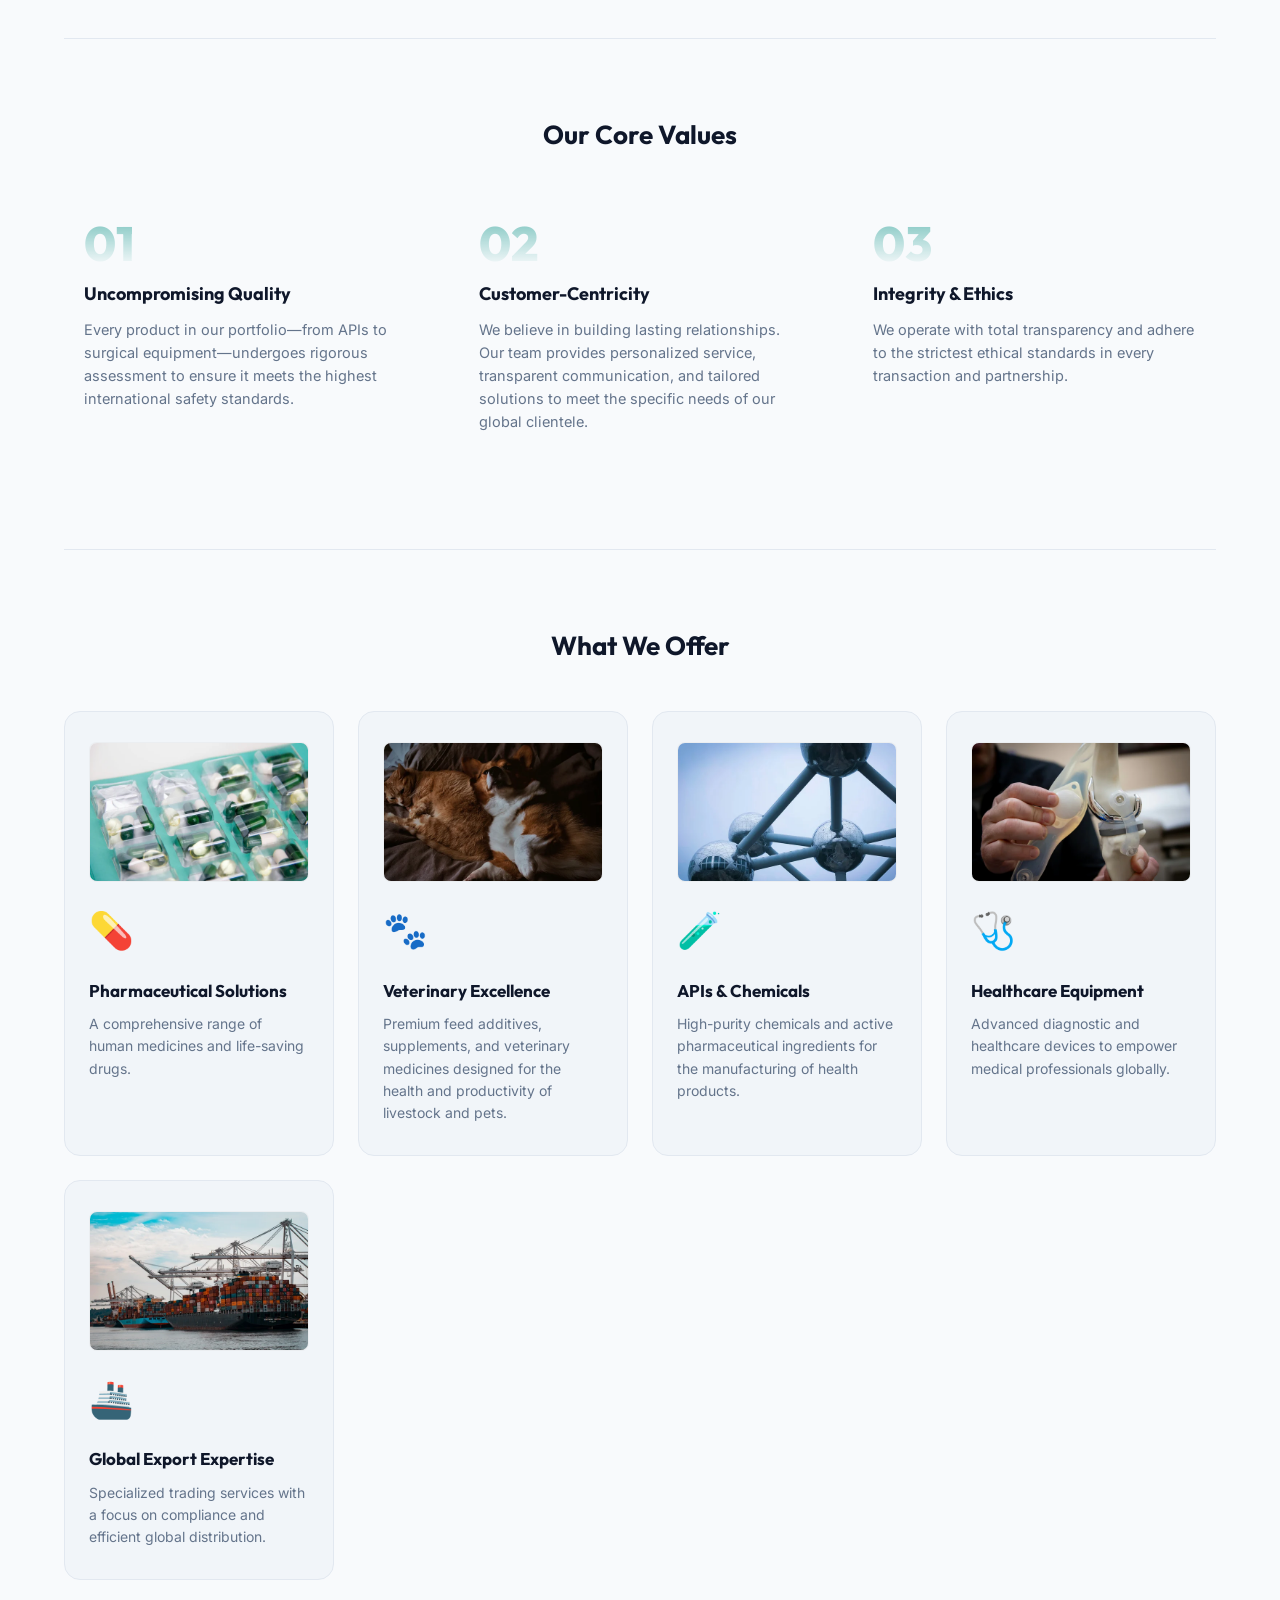
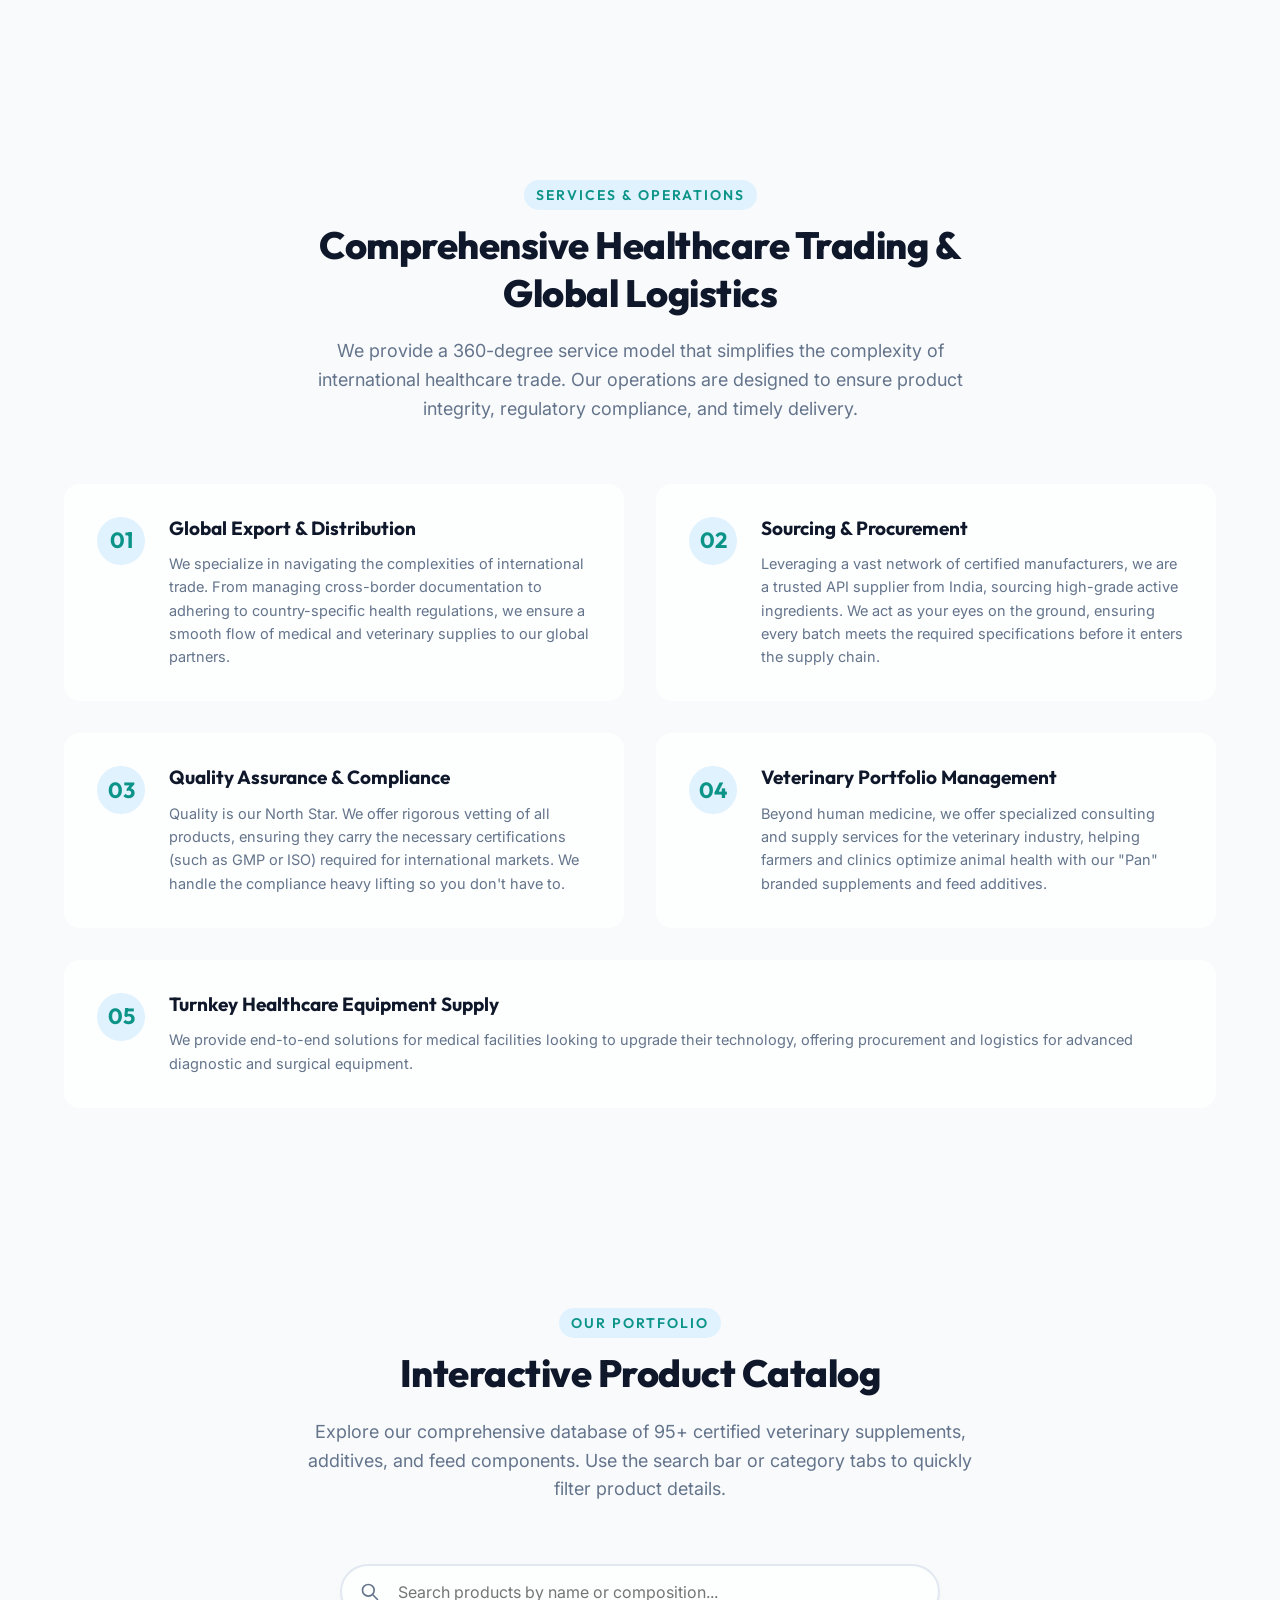
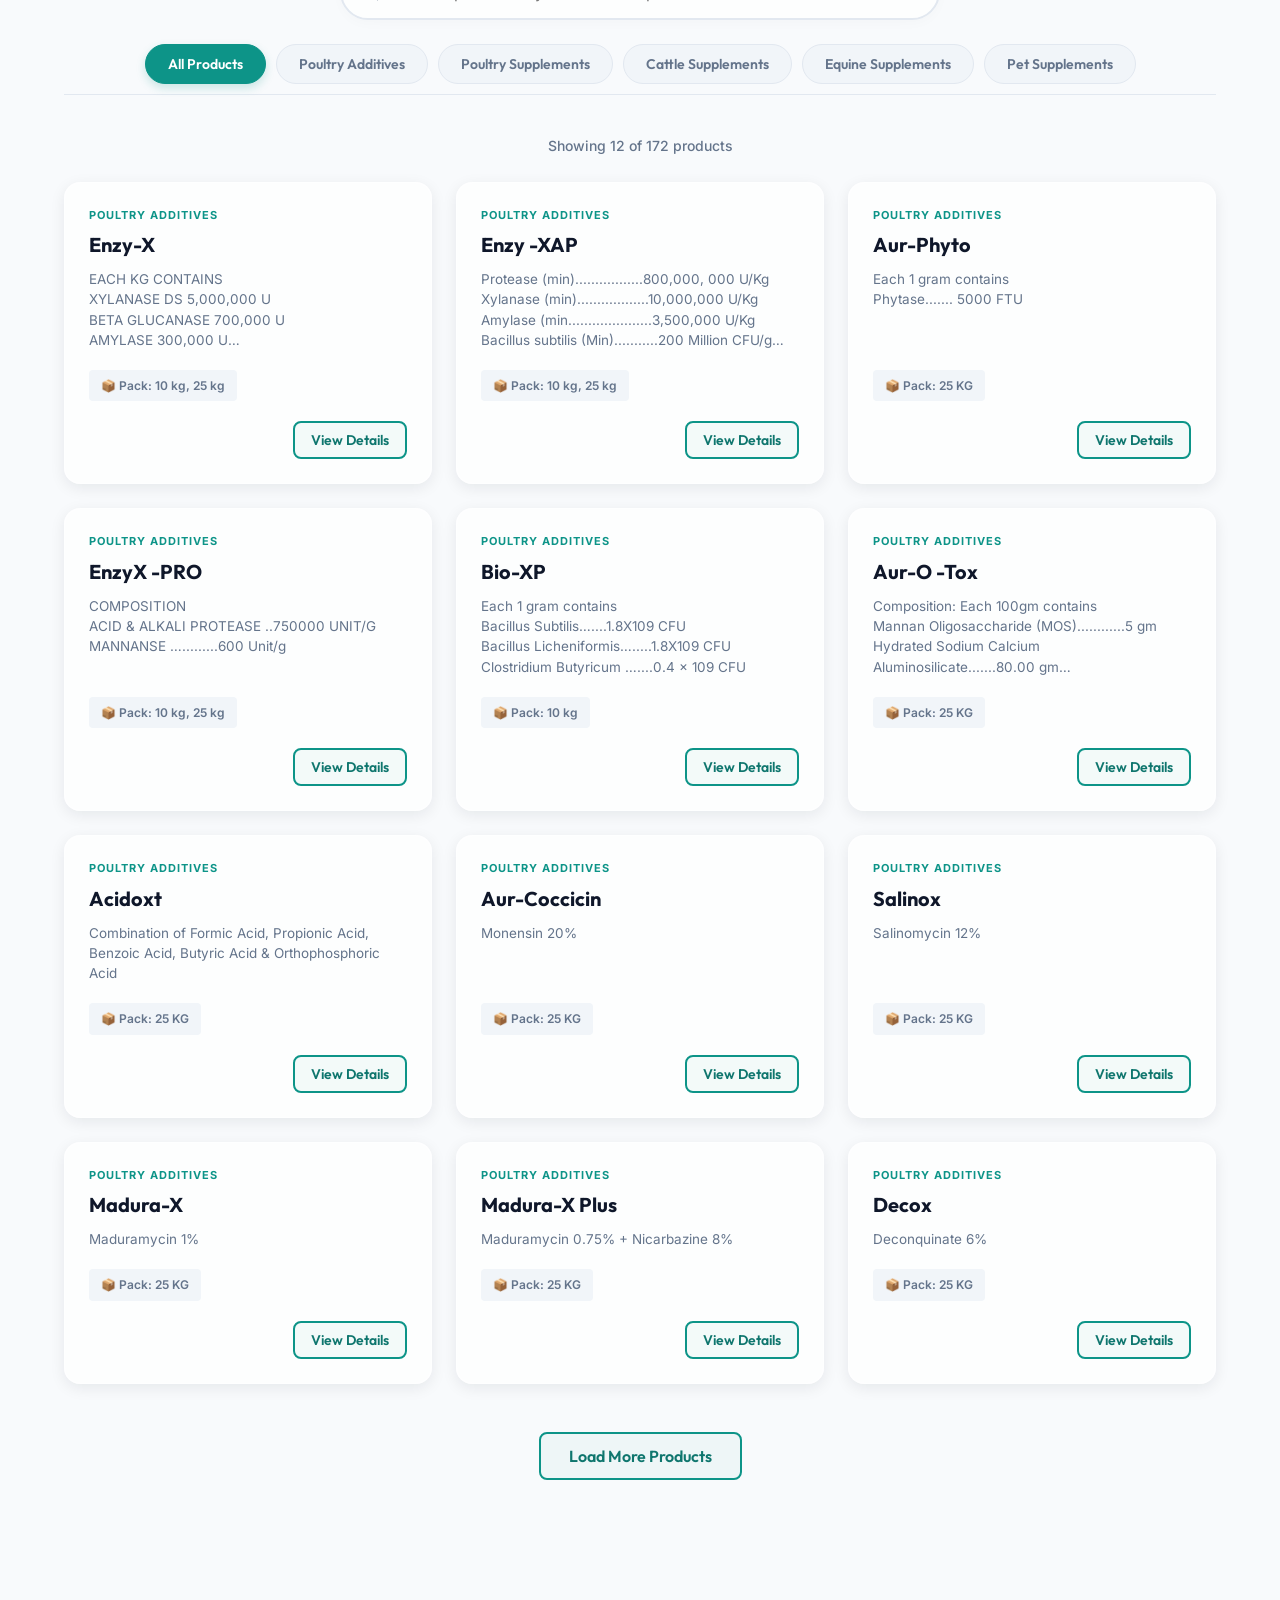
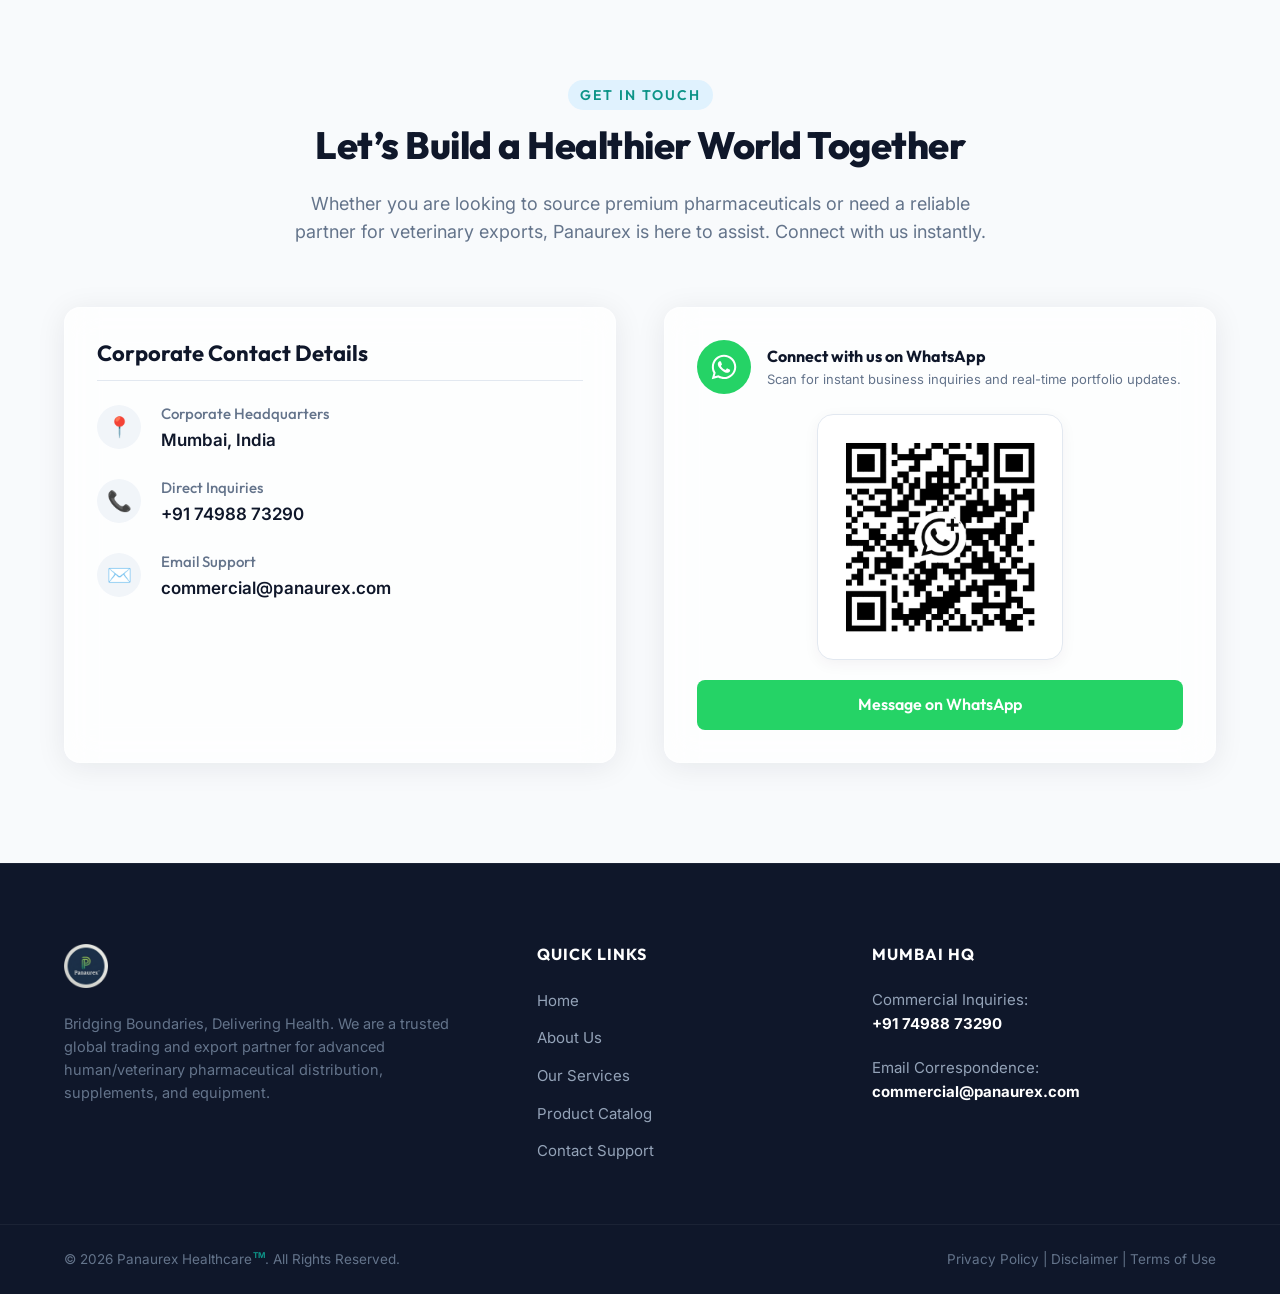
==== commit eeeb6b8a: "Fix: Set root html background and add shrink-to-fit=no meta to completely resolve mobile zoom white " ====
--- a/index.html
+++ b/index.html
@@ -2,7 +2,7 @@
 <html lang="en">
 <head>
     <meta charset="UTF-8">
-    <meta name="viewport" content="width=device-width, initial-scale=1.0">
+    <meta name="viewport" content="width=device-width, initial-scale=1.0, shrink-to-fit=no">
     <meta name="description" content="Panaurex™ is a premier Mumbai-based trading and export house specializing in high-purity APIs, human medicines, and premium veterinary feed supplements globally.">
     <meta name="keywords" content="Panaurex, pharmaceutical trading, veterinary export, feed supplements, active pharmaceutical ingredients, API, healthcare equipment, veterinary medicine">
     <meta name="author" content="Panaurex">
@@ -17,7 +17,7 @@
     <link href="https://fonts.googleapis.com/css2?family=Inter:wght@300;400;500;600;700&family=Outfit:wght@400;500;600;700;800&display=swap" rel="stylesheet">
     
     <!-- Main Stylesheet -->
-    <link rel="stylesheet" href="style.css?v=1.0.3">
+    <link rel="stylesheet" href="style.css?v=1.0.4">
     
     <!-- Inline Mobile Header Fix (Bypasses external CSS cache and GPU composite layer bugs) -->
     <style>
--- a/style.css
+++ b/style.css
@@ -74,6 +74,8 @@
     overflow-x: clip;
     width: 100%;
     max-width: 100%;
+    background-color: var(--color-bg);
+    transition: background-color var(--transition-normal);
 }
 
 body {
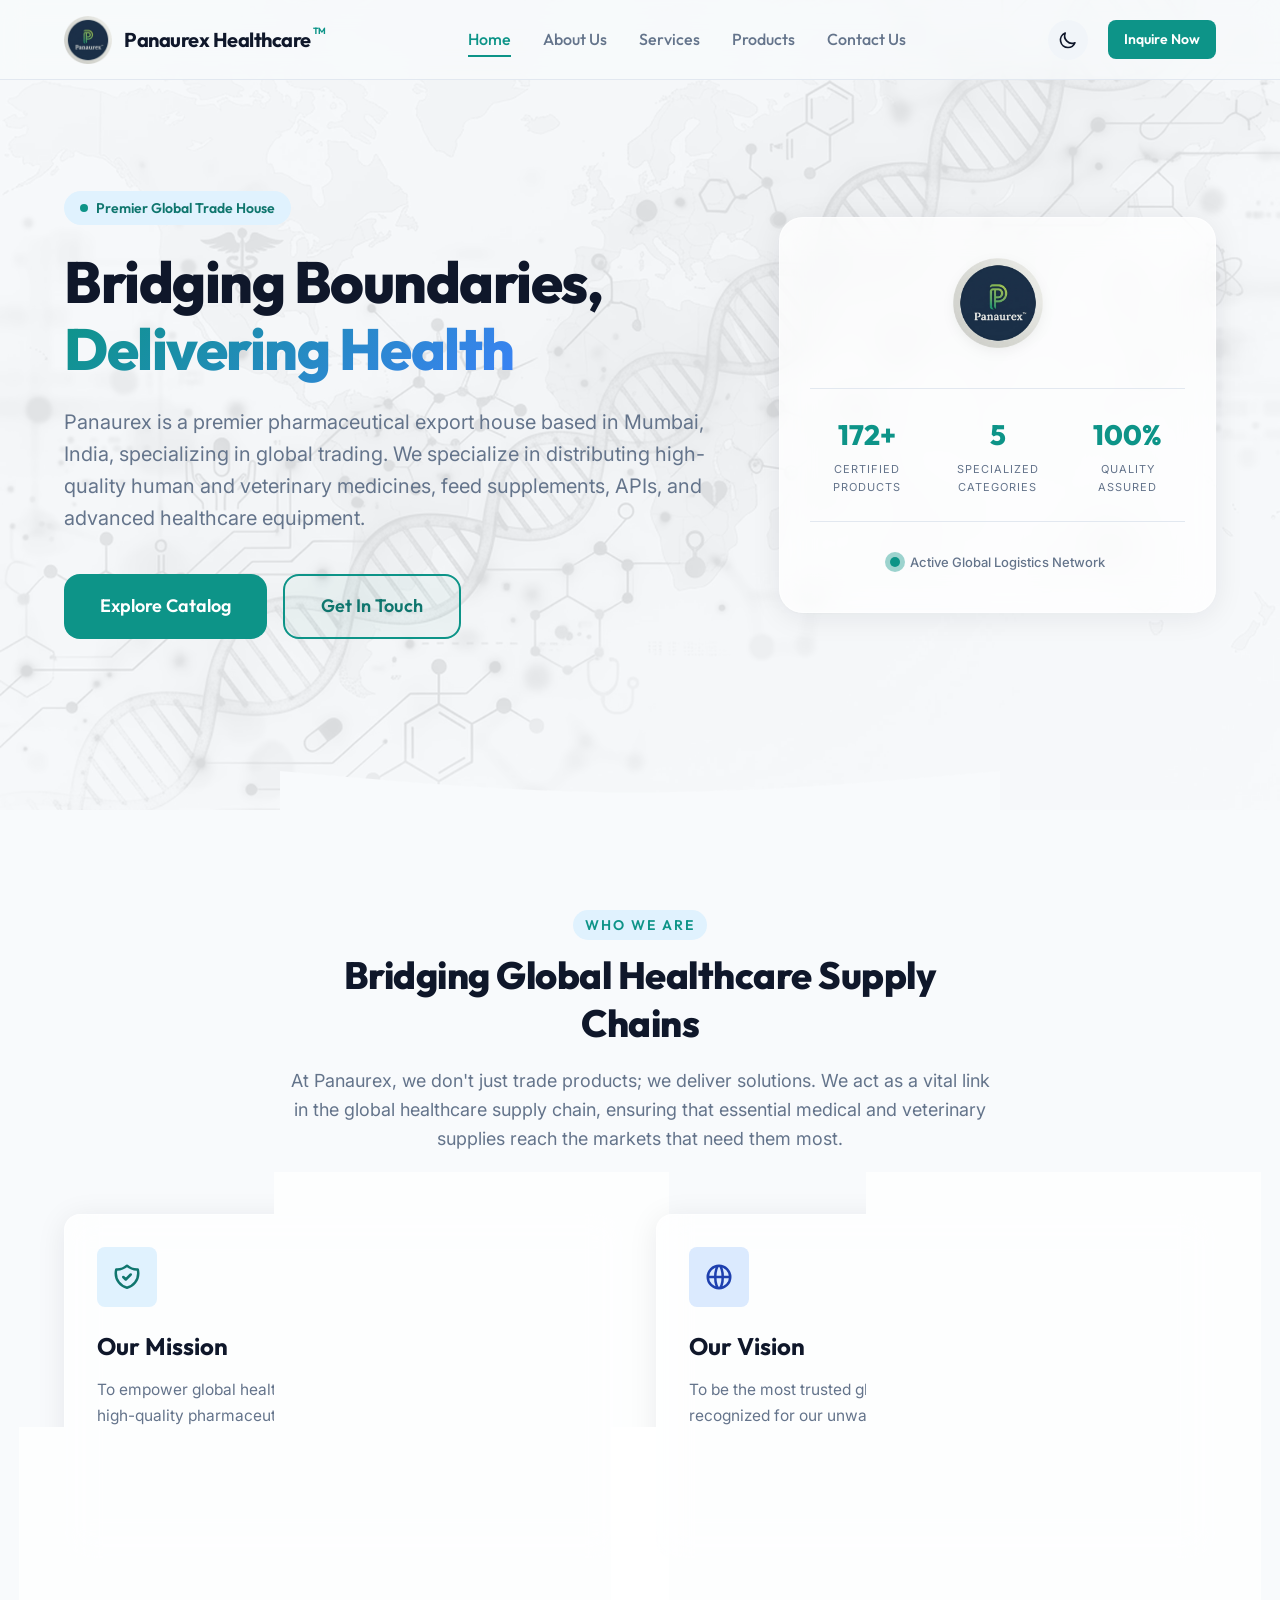
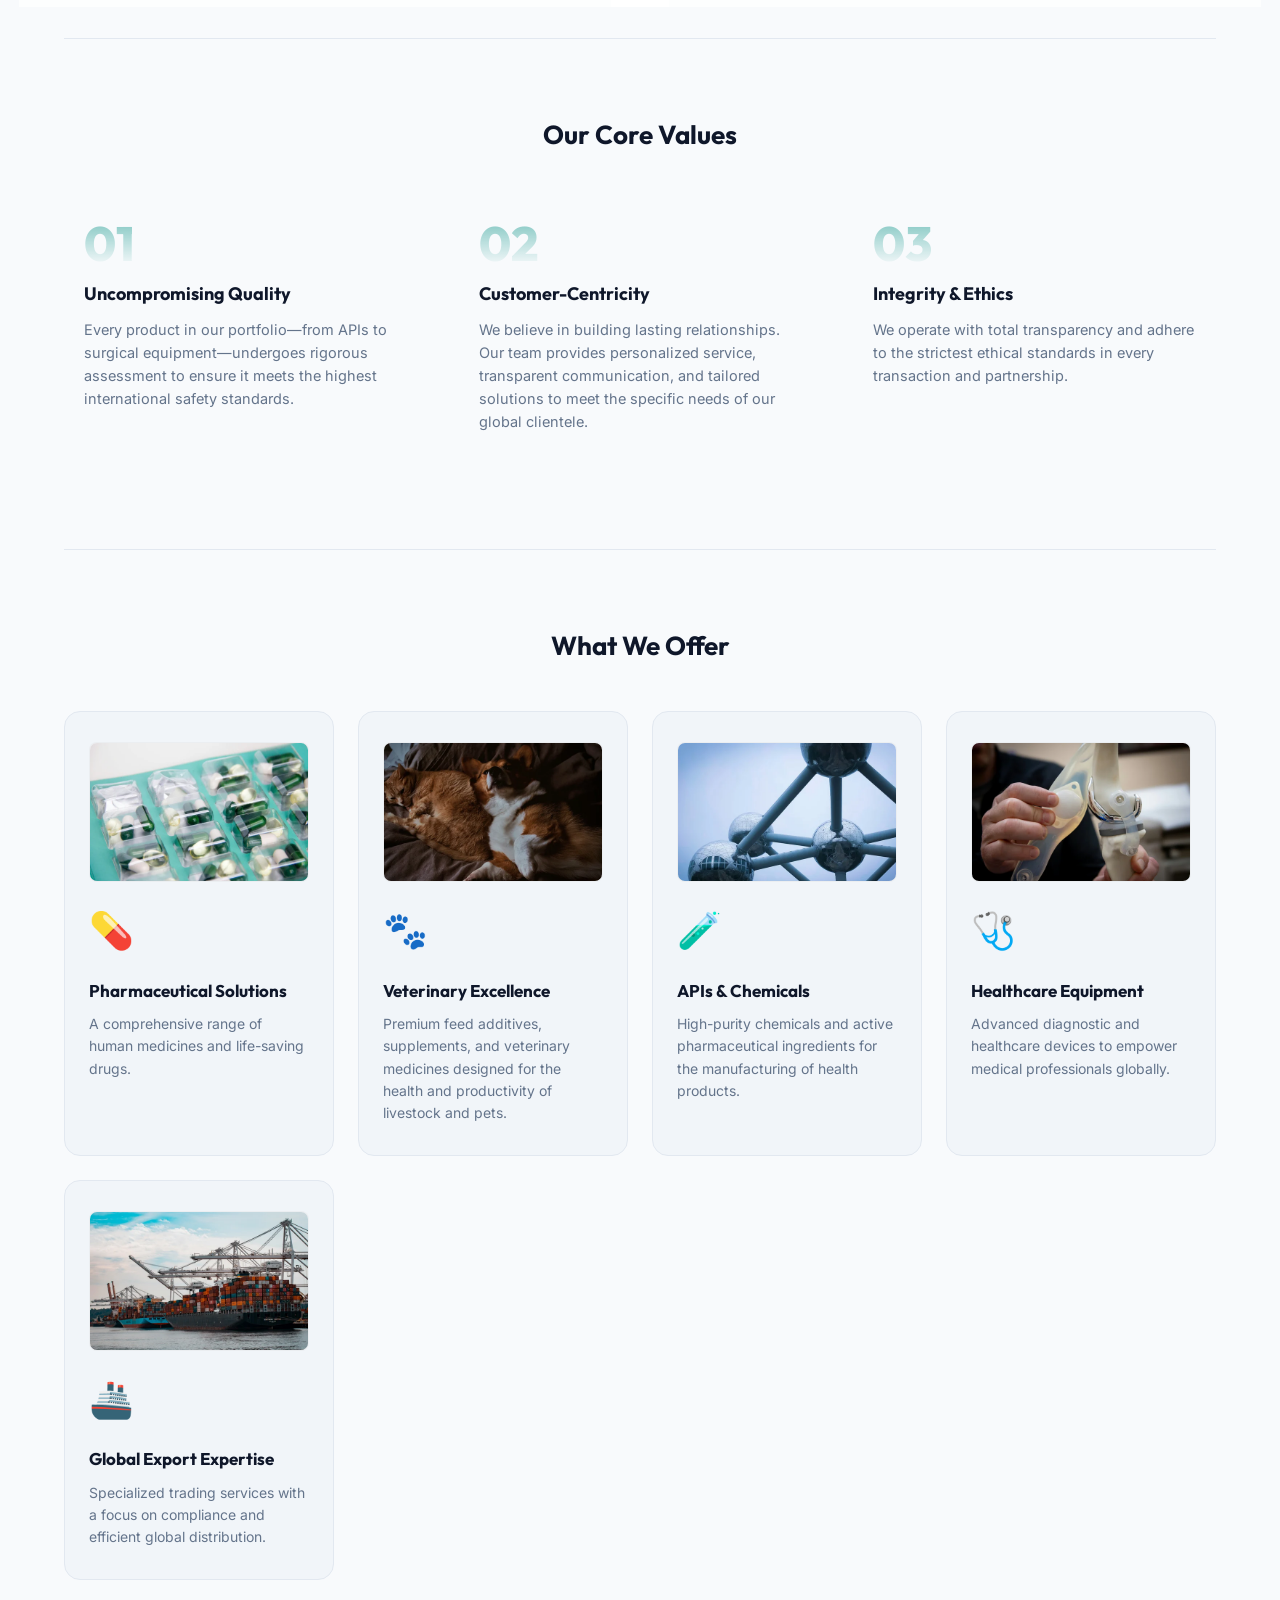
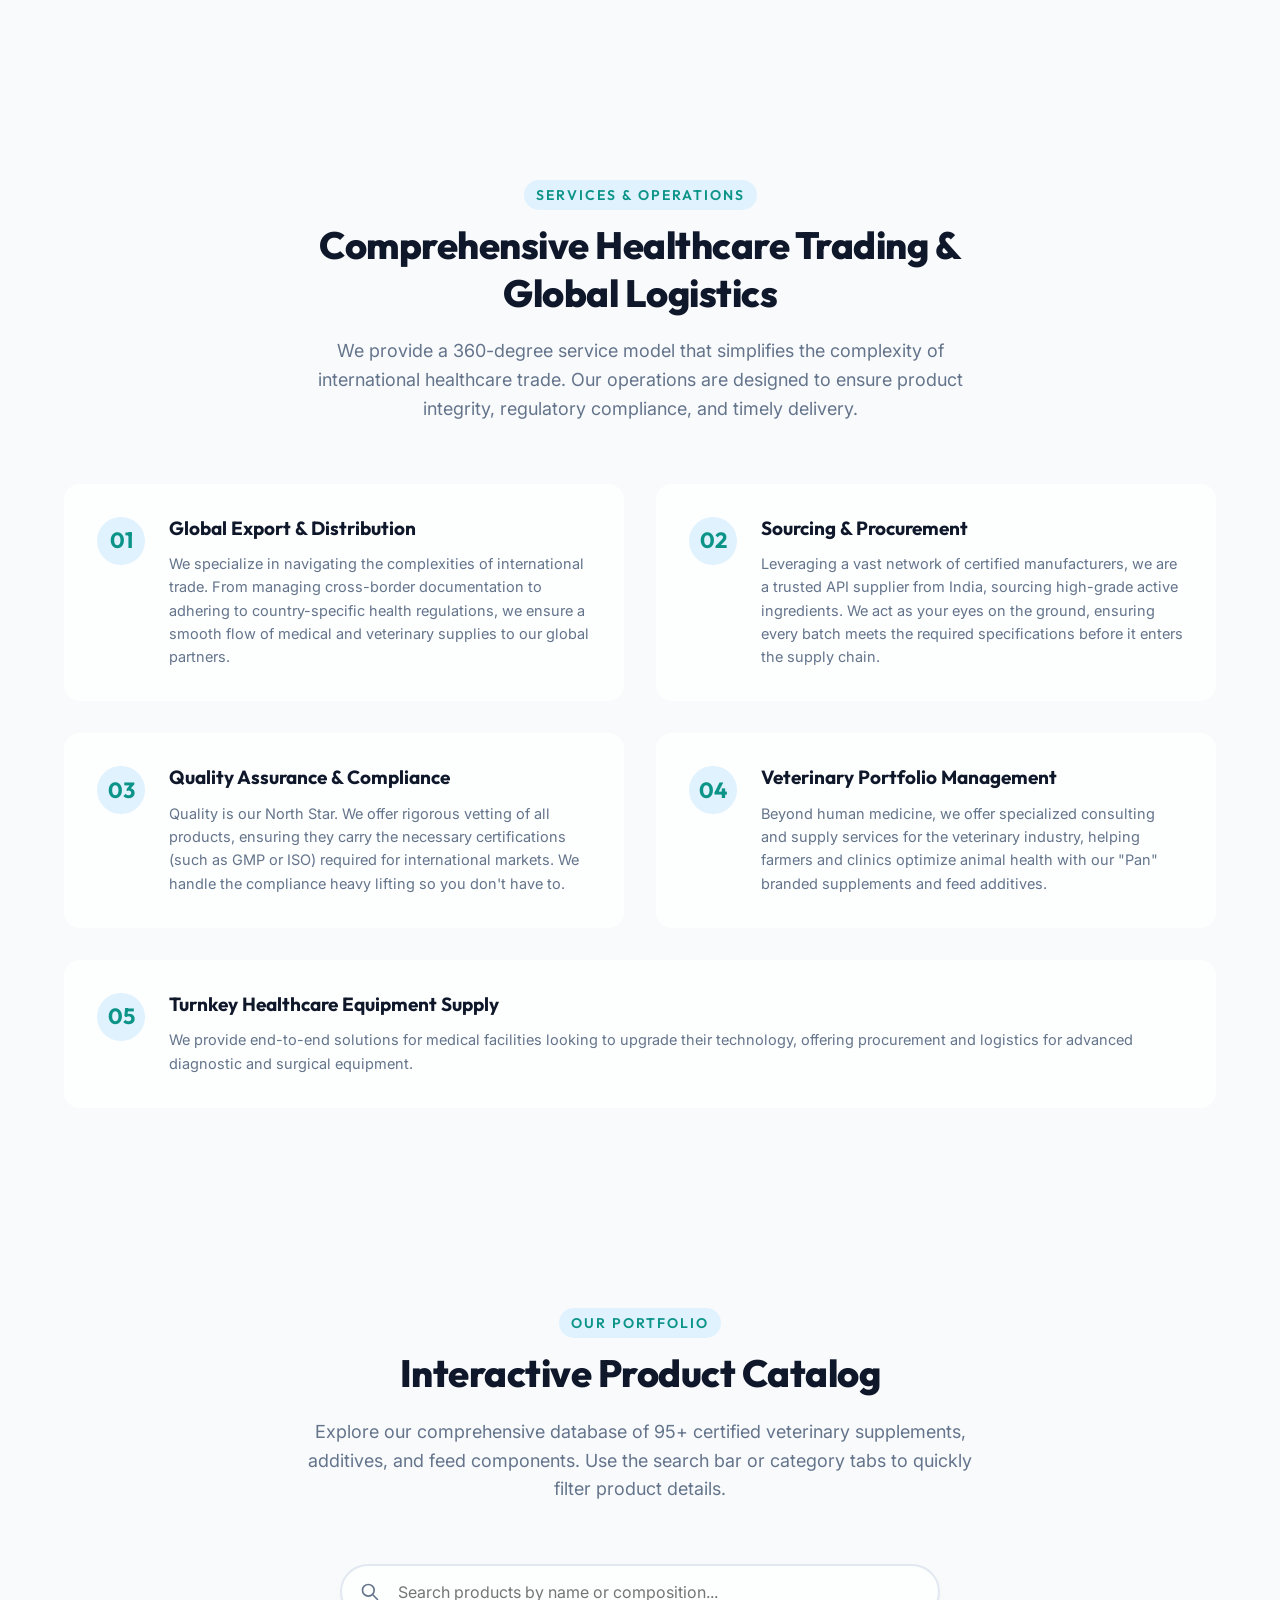
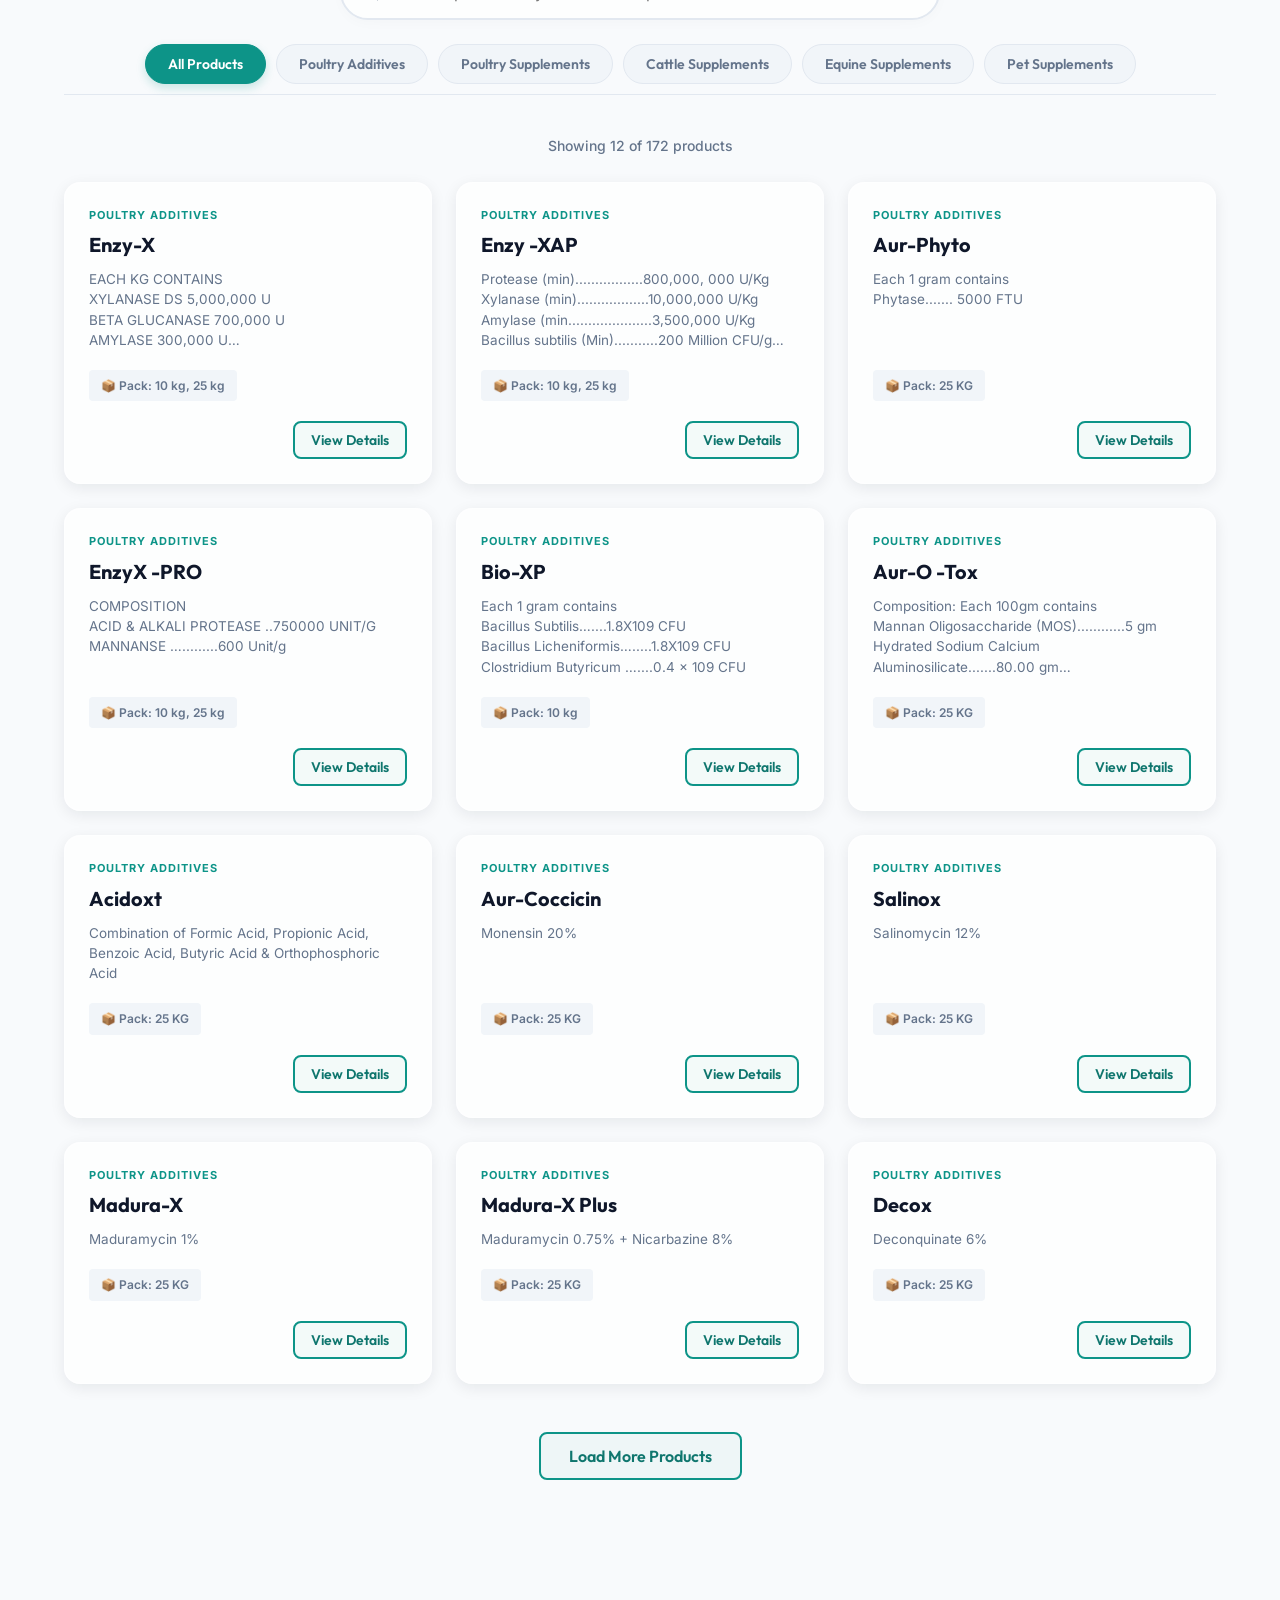
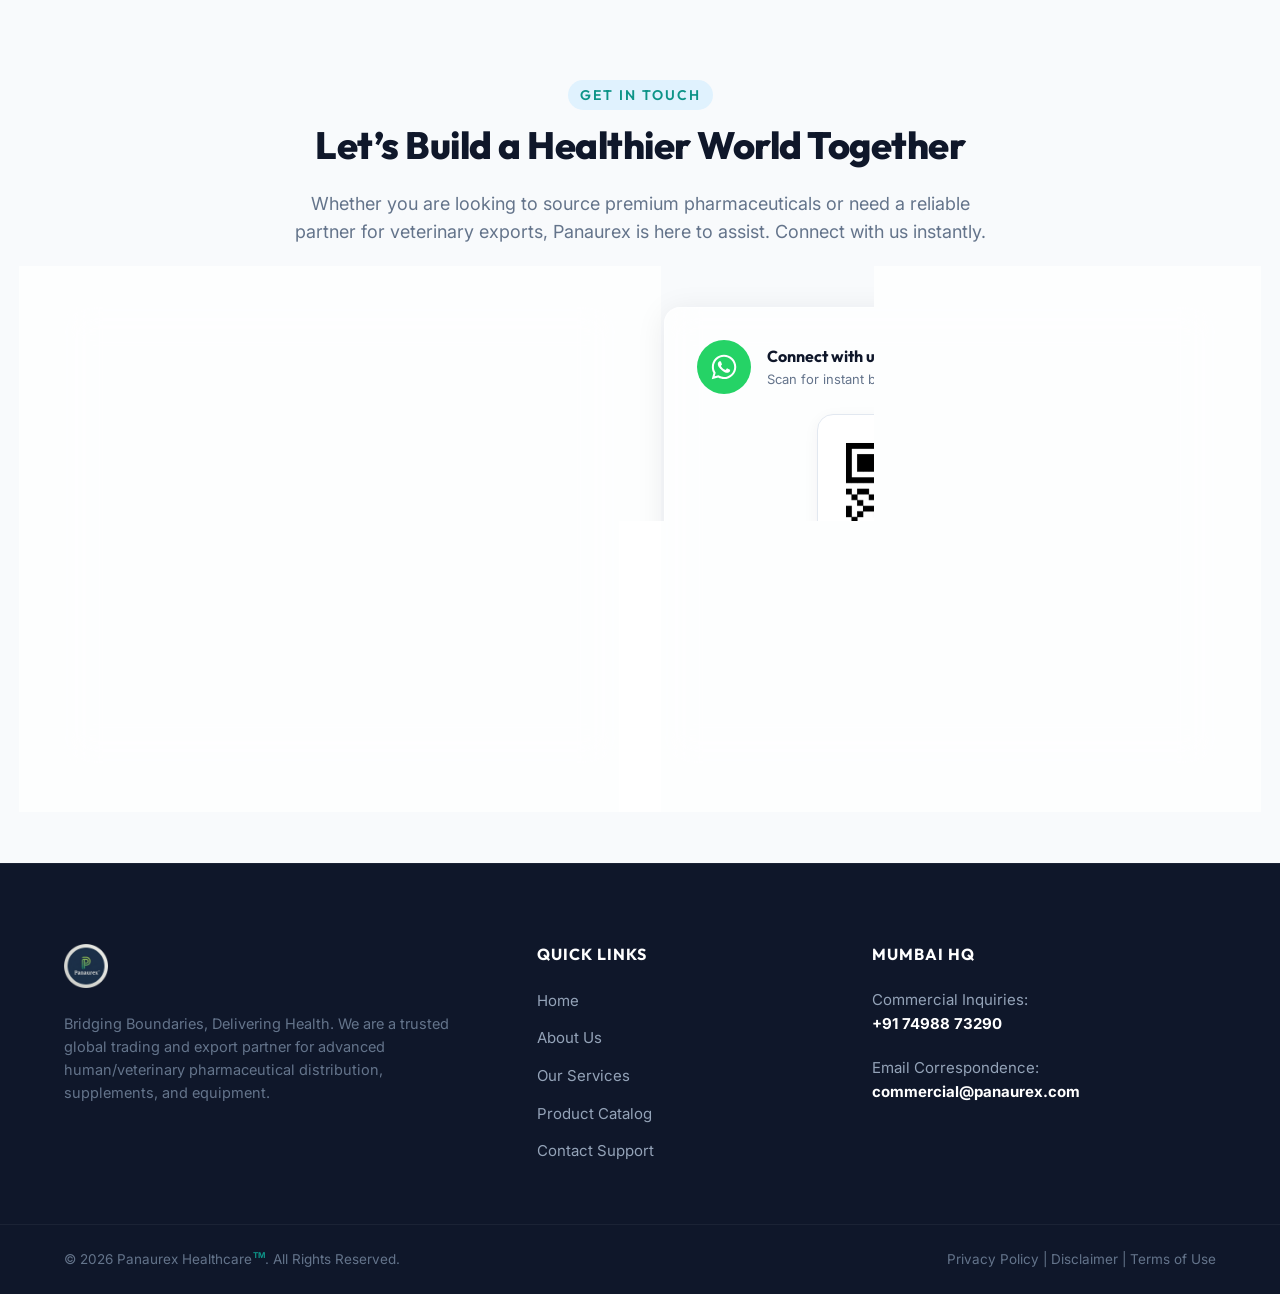
==== commit 29651188: "fix(responsive): keep contact details email ID in single line with white-space nowrap and smaller mo" ====
--- a/index.html
+++ b/index.html
@@ -17,7 +17,7 @@
     <link href="https://fonts.googleapis.com/css2?family=Inter:wght@300;400;500;600;700&family=Outfit:wght@400;500;600;700;800&display=swap" rel="stylesheet">
     
     <!-- Main Stylesheet -->
-    <link rel="stylesheet" href="style.css?v=1.0.4">
+    <link rel="stylesheet" href="style.css?v=1.0.6">
     
     <!-- Inline Mobile Header Fix (Bypasses external CSS cache and GPU composite layer bugs) -->
     <style>
--- a/style.css
+++ b/style.css
@@ -1205,6 +1205,11 @@
     margin-bottom: 0;
 }
 
+.contact-method > div:last-child {
+    min-width: 0;
+    flex: 1;
+}
+
 .contact-icon-box {
     width: 44px;
     height: 44px;
@@ -1229,6 +1234,7 @@
     color: var(--color-secondary);
     font-weight: 600;
     margin-bottom: 0;
+    white-space: nowrap;
 }
 
 /* WhatsApp QR Card */
@@ -1246,6 +1252,11 @@
     text-align: left;
     width: 100%;
     margin-bottom: 20px;
+}
+
+.qr-header > div:last-child {
+    min-width: 0;
+    flex: 1;
 }
 
 .whatsapp-logo {
@@ -1292,7 +1303,8 @@
 
 .qr-code-img {
     width: 220px;
-    height: 220px;
+    max-width: 100%;
+    height: auto;
     display: block;
 }
 
@@ -1802,6 +1814,24 @@
 
 /* Mobile Large / Small Tablet (576px to 767px) */
 @media (max-width: 767px) {
+    .glass-card {
+        padding: 20px !important;
+    }
+
+    .contact-method {
+        gap: 12px;
+    }
+
+    .contact-icon-box {
+        width: 36px;
+        height: 36px;
+        font-size: 16px;
+    }
+
+    .contact-method p, .contact-link {
+        font-size: 15px;
+    }
+
     .privacy-content-card, .terms-content-card, .disclaimer-content-card {
         margin-top: calc(var(--header-height) + 20px) !important;
     }
@@ -1954,6 +1984,21 @@
 
 /* Mobile Small (less than 576px) */
 @media (max-width: 575px) {
+    .glass-card {
+        padding: 16px !important;
+    }
+    
+    .contact-method p, .contact-link {
+        font-size: 14px;
+    }
+    
+    .qr-header {
+        flex-direction: column;
+        align-items: center;
+        text-align: center;
+        gap: 12px;
+    }
+
     .section-title {
         font-size: 28px;
     }
